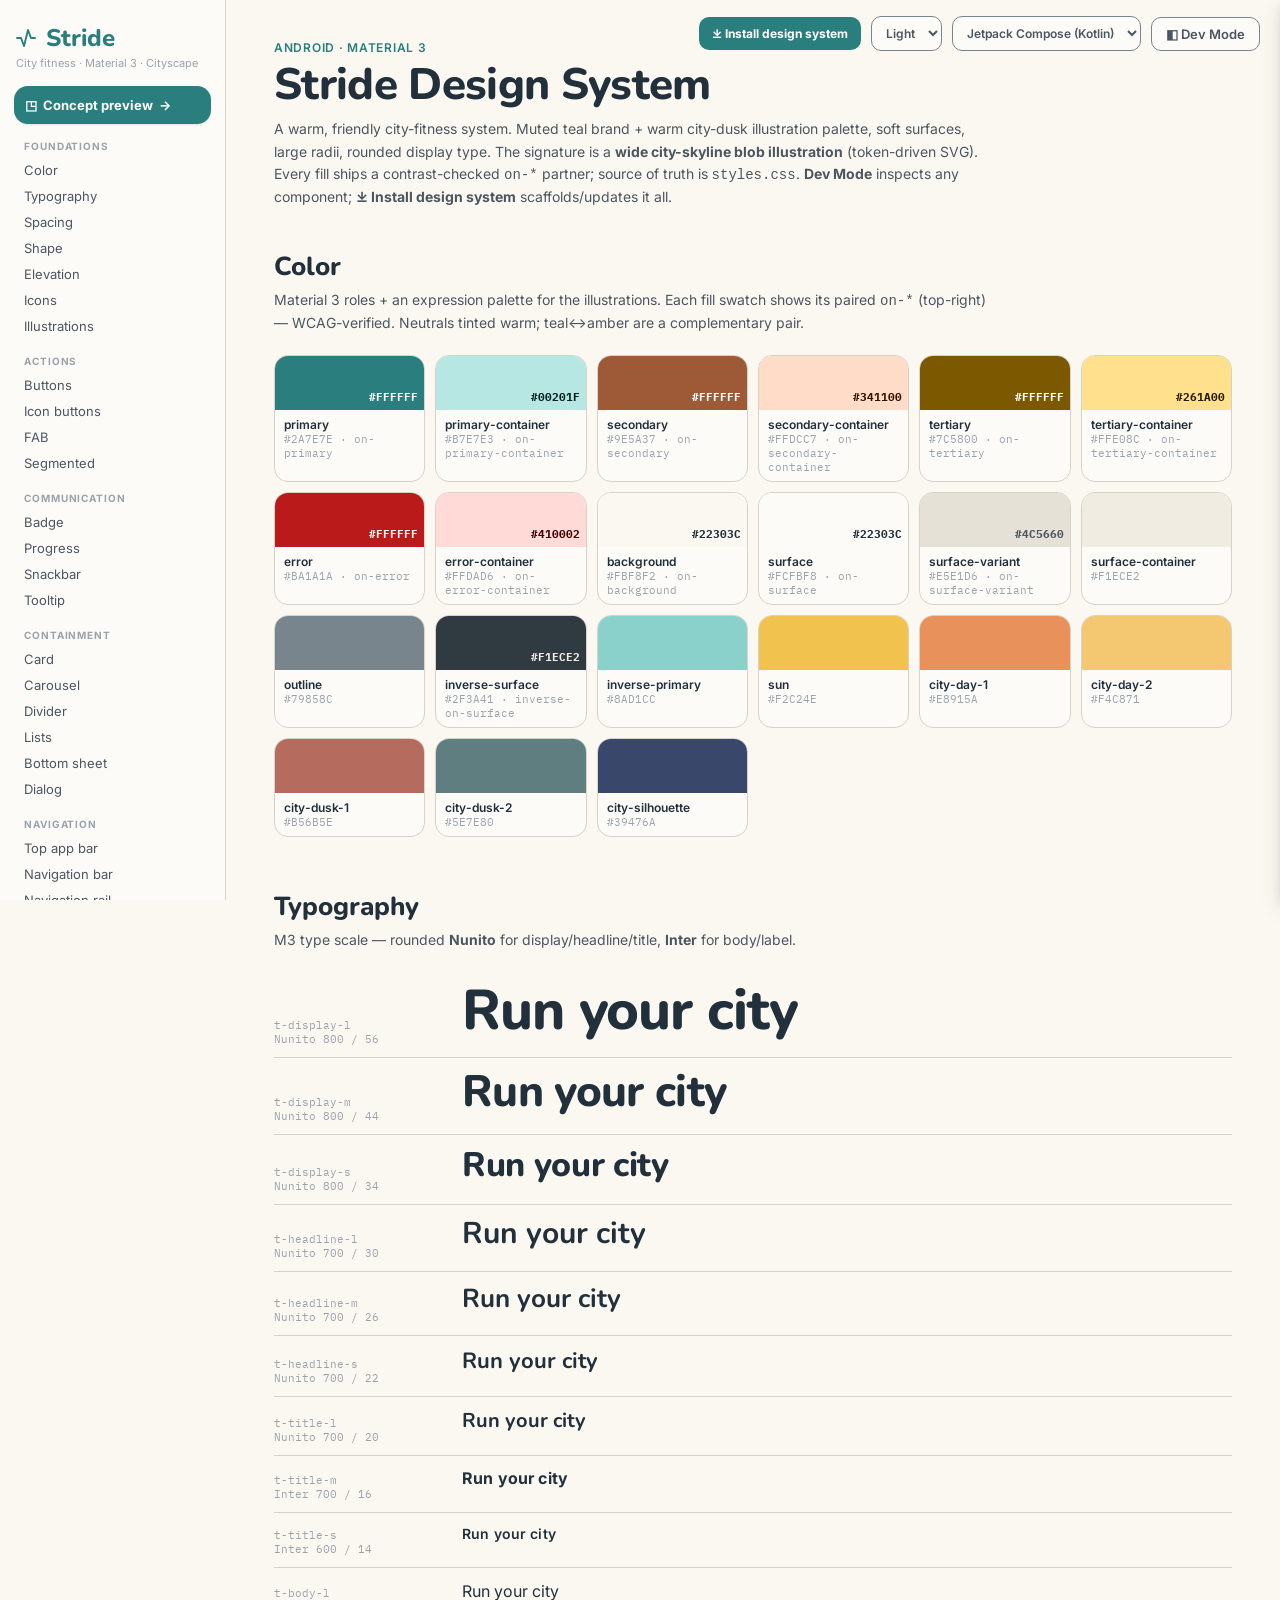
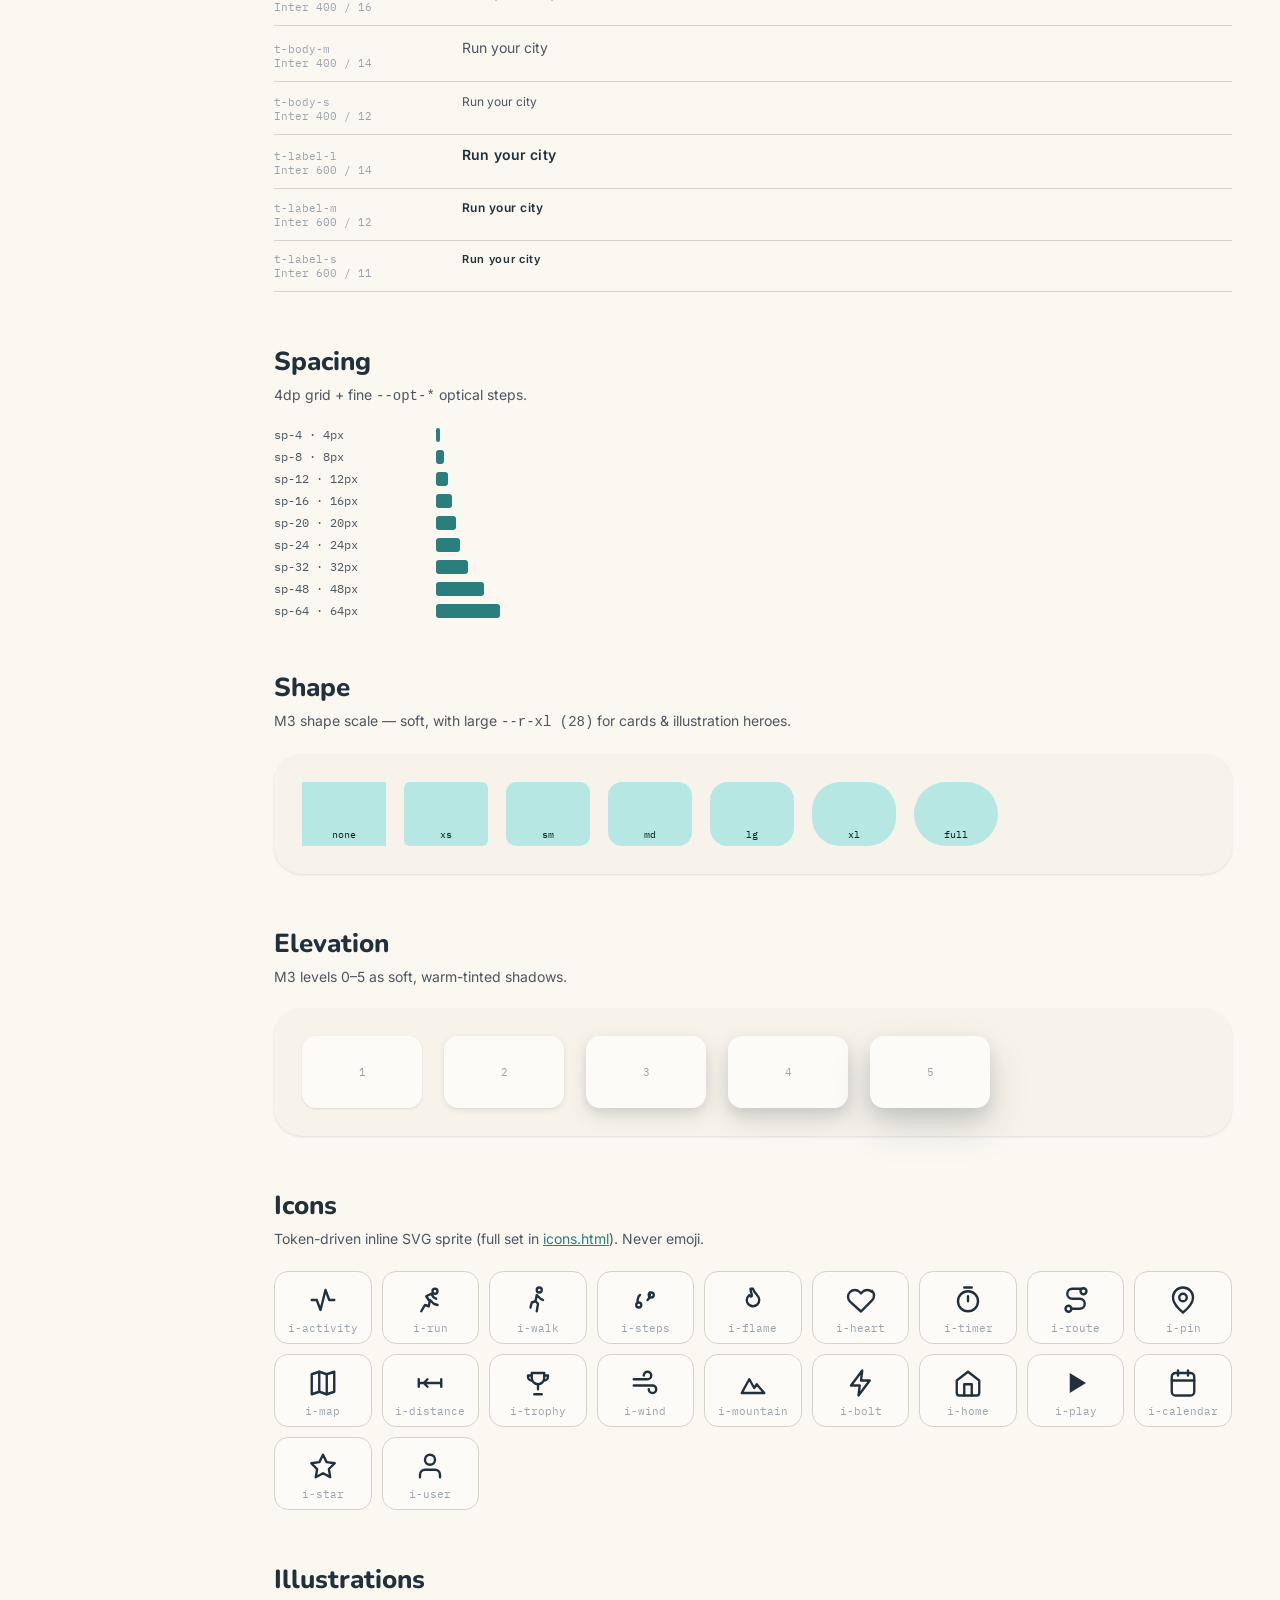
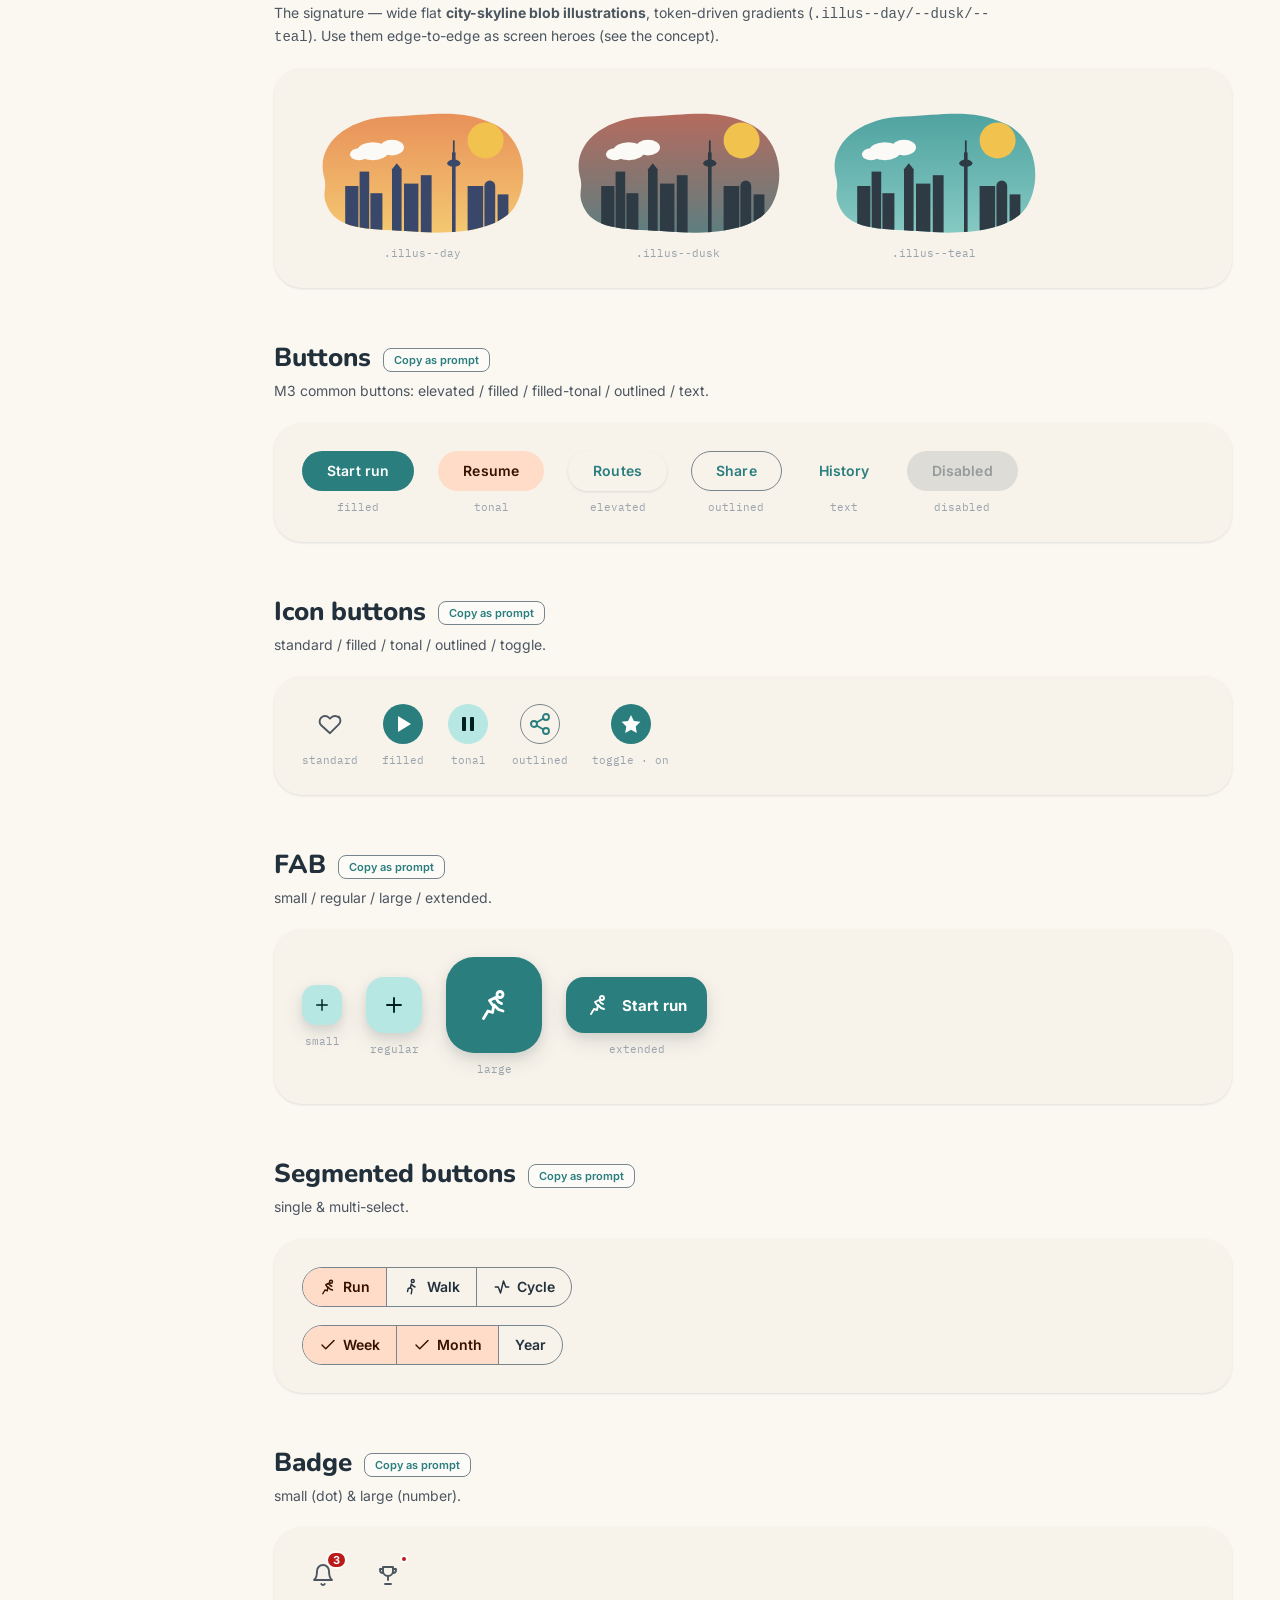
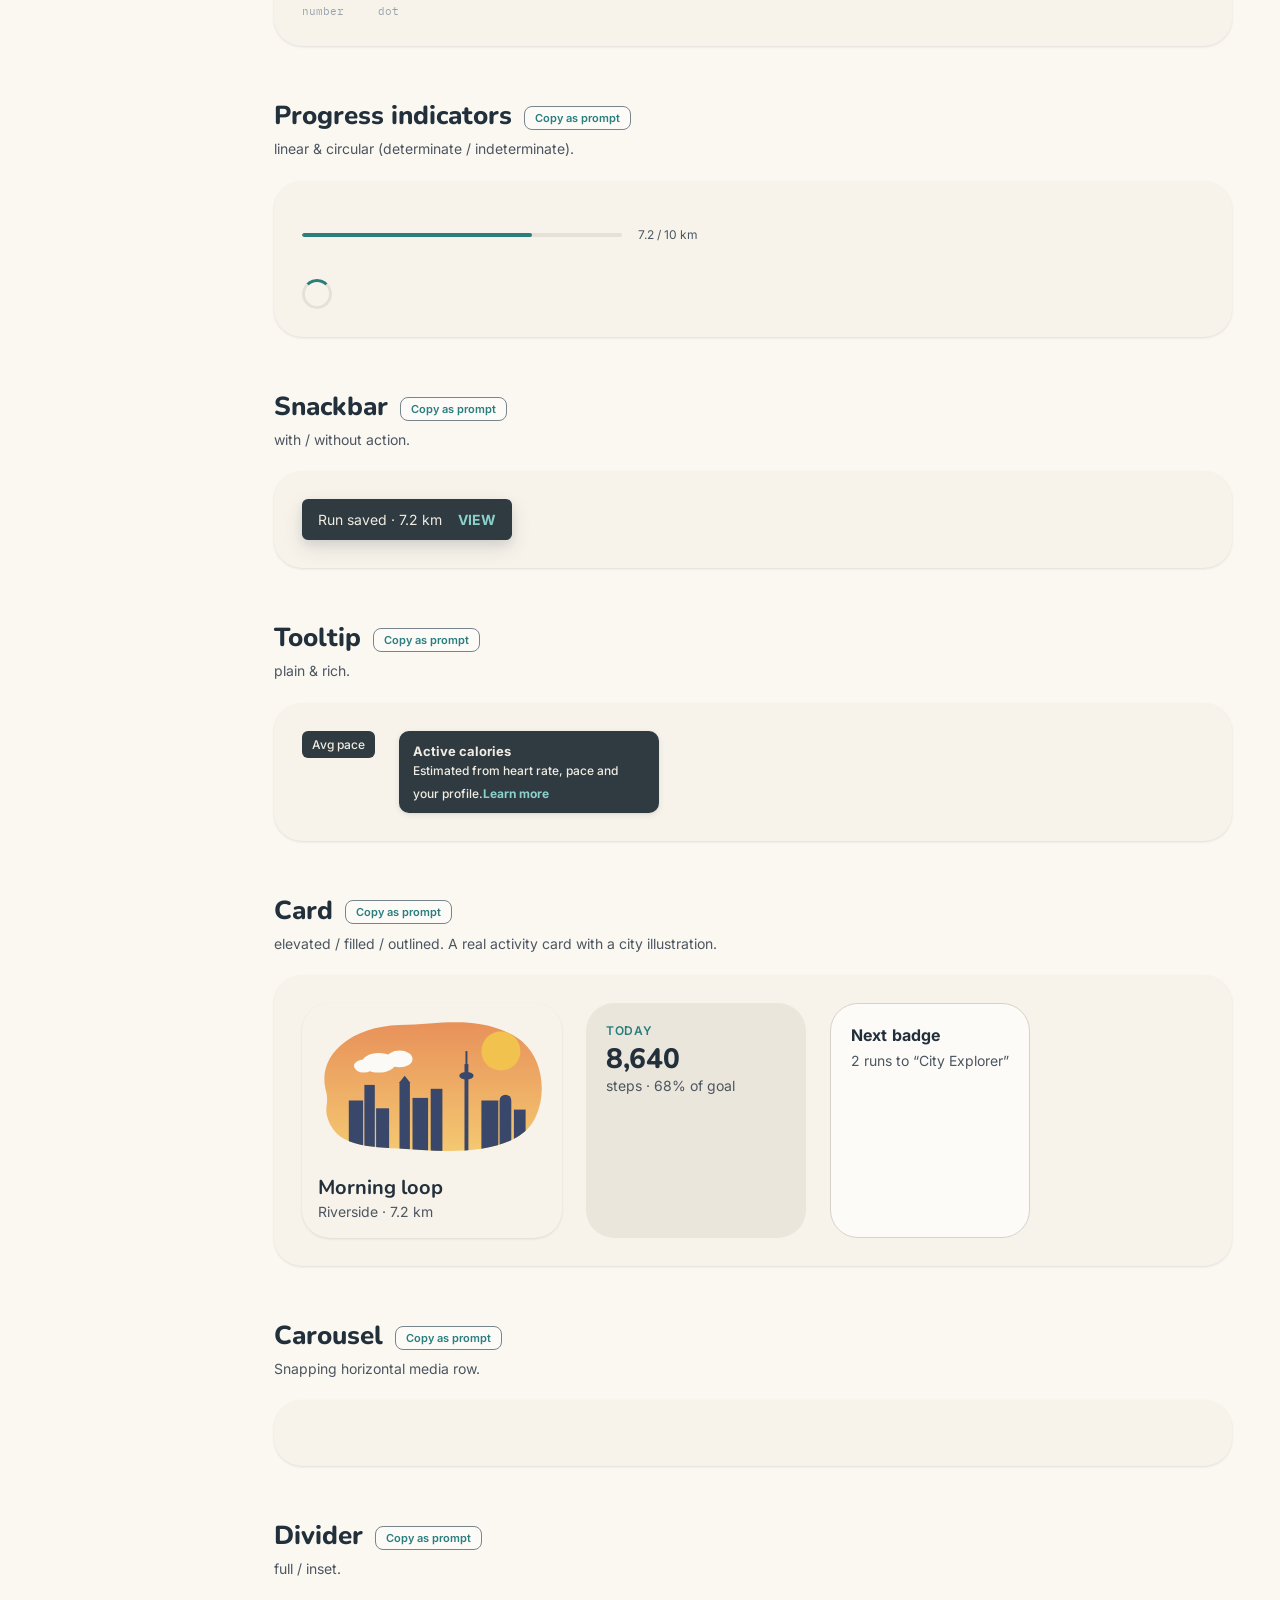
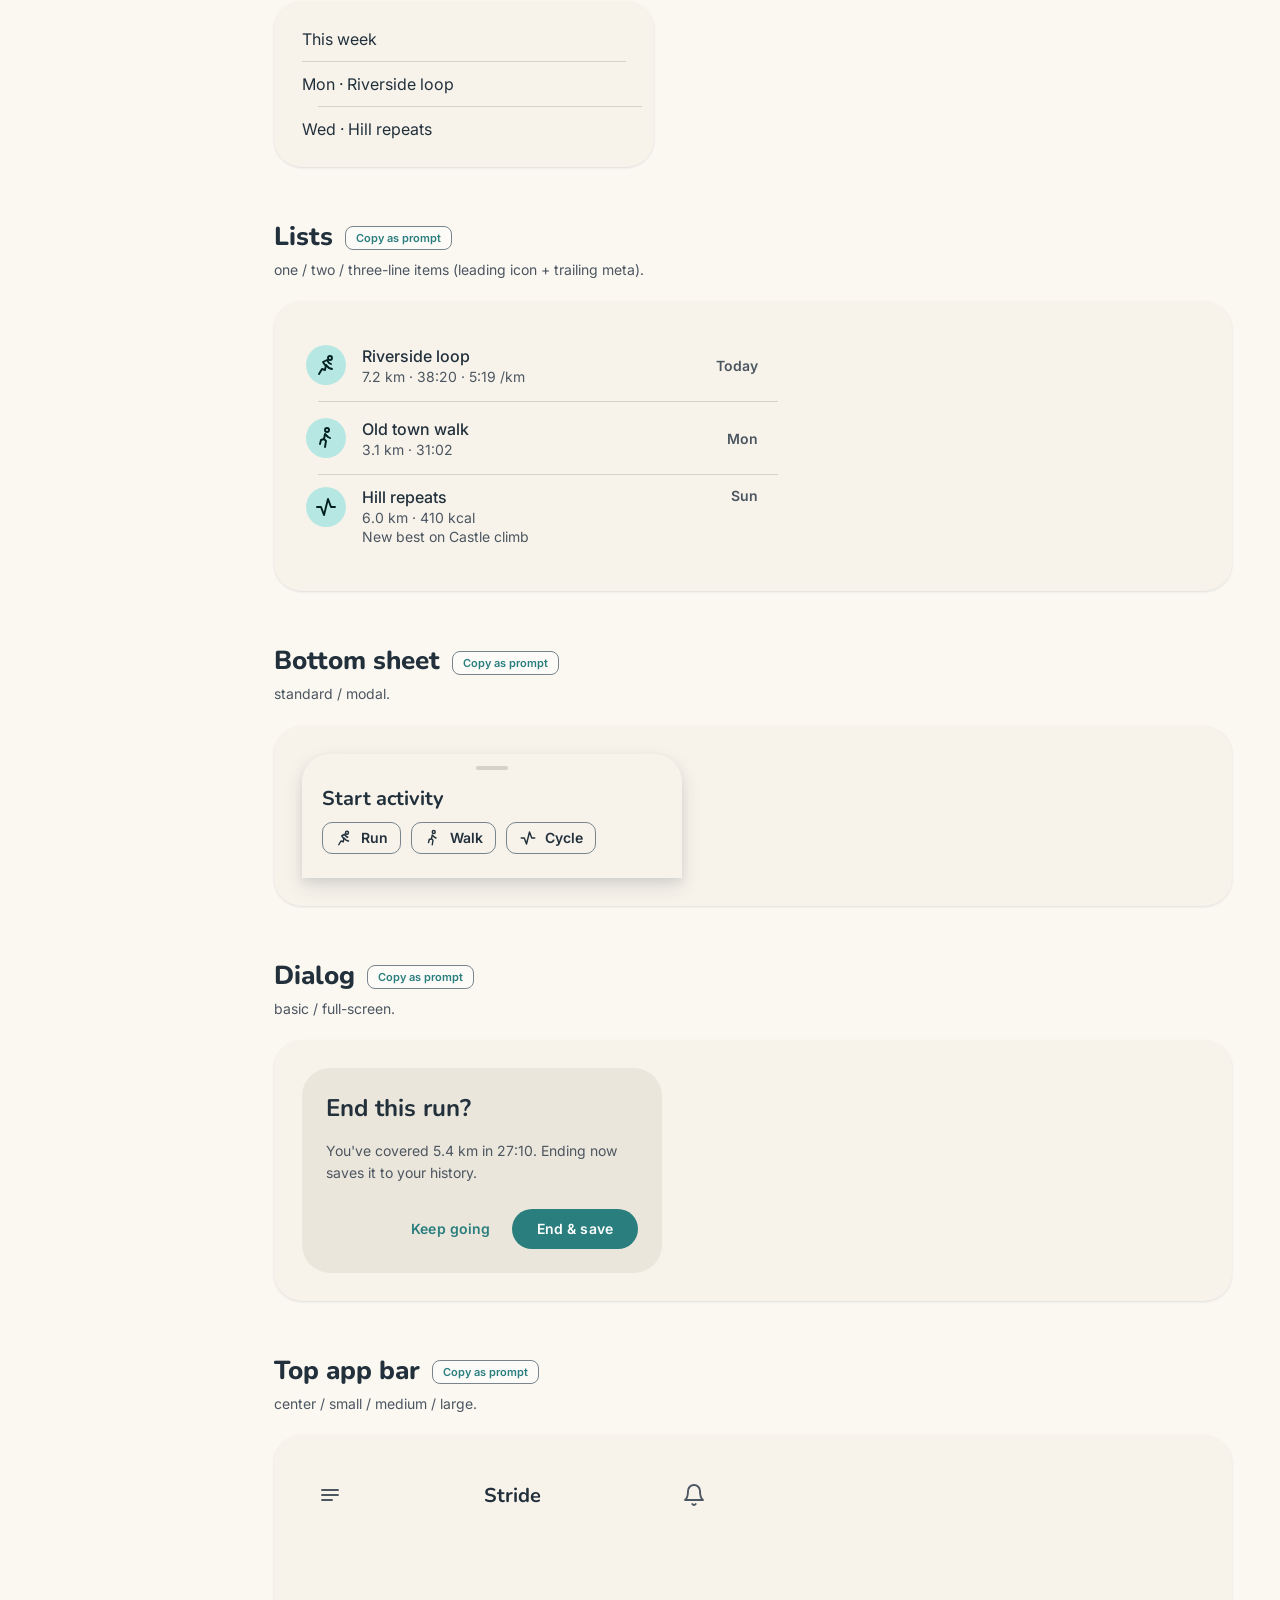
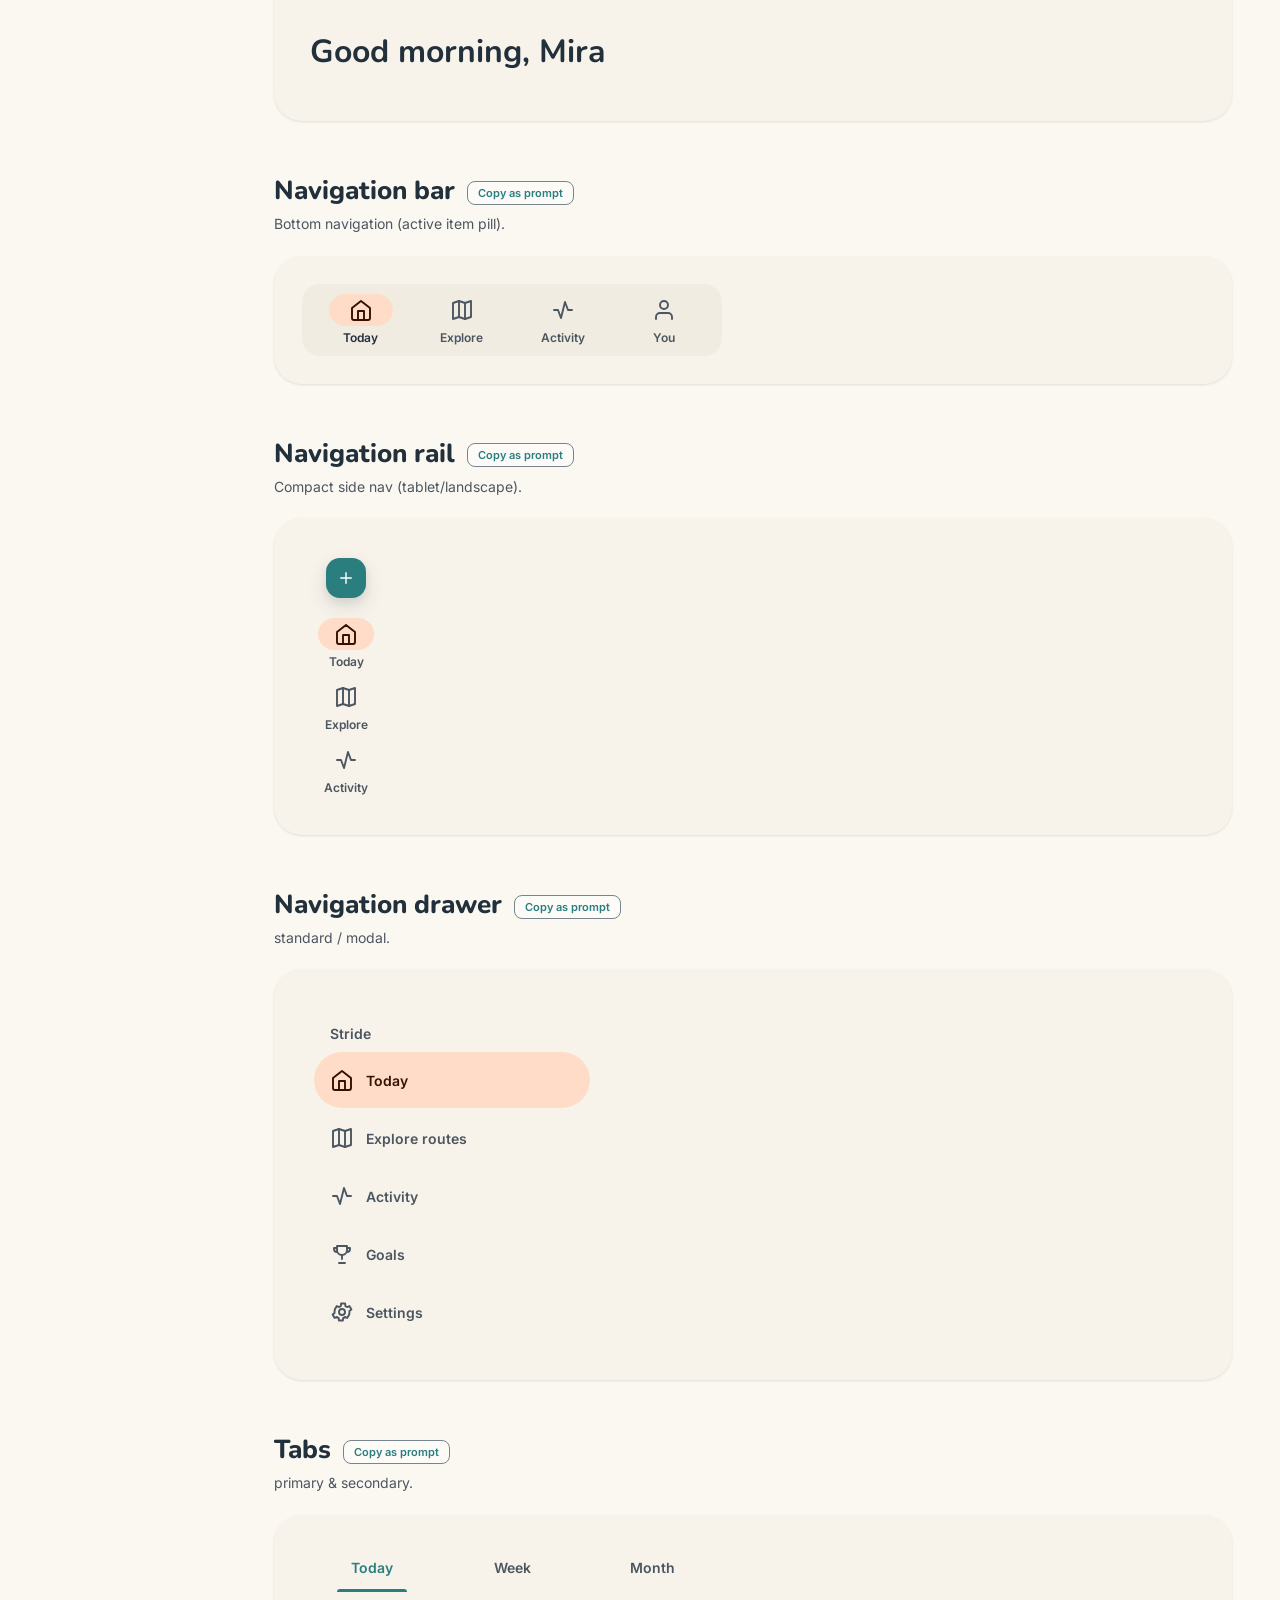
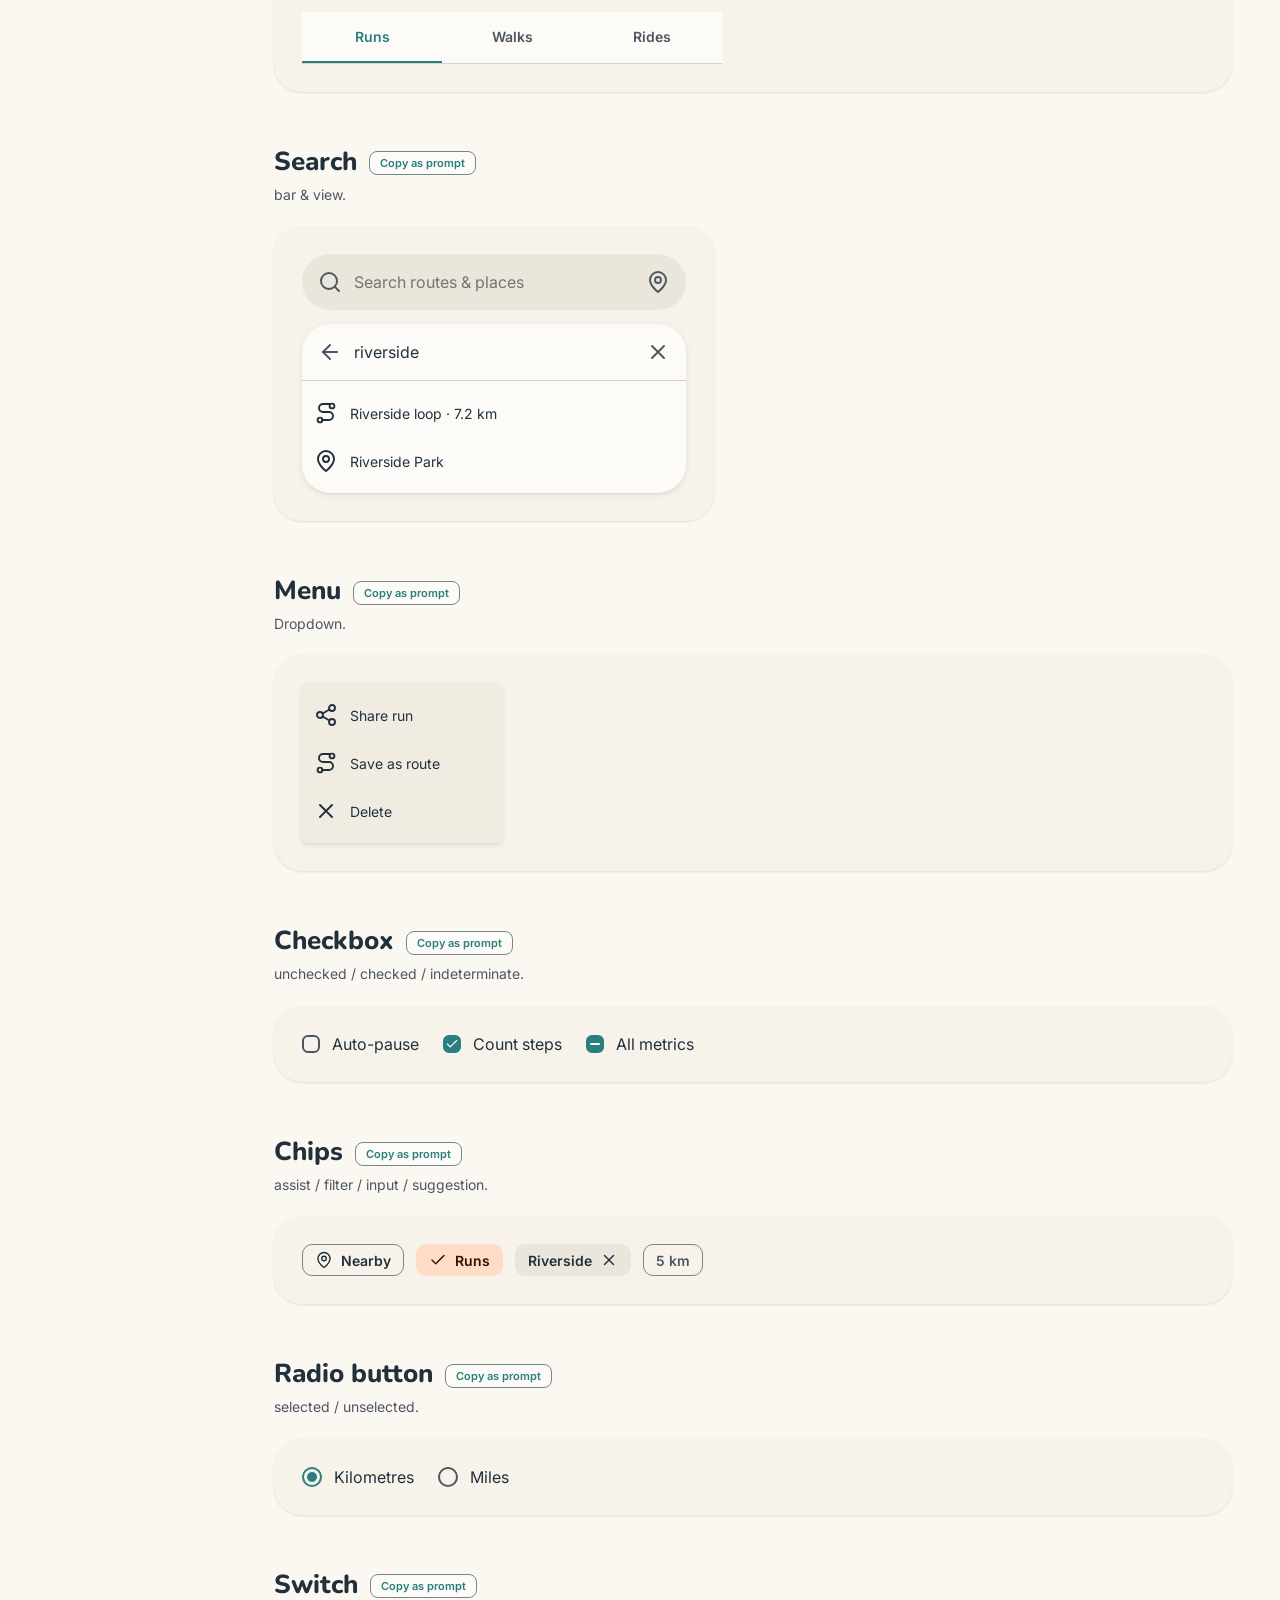
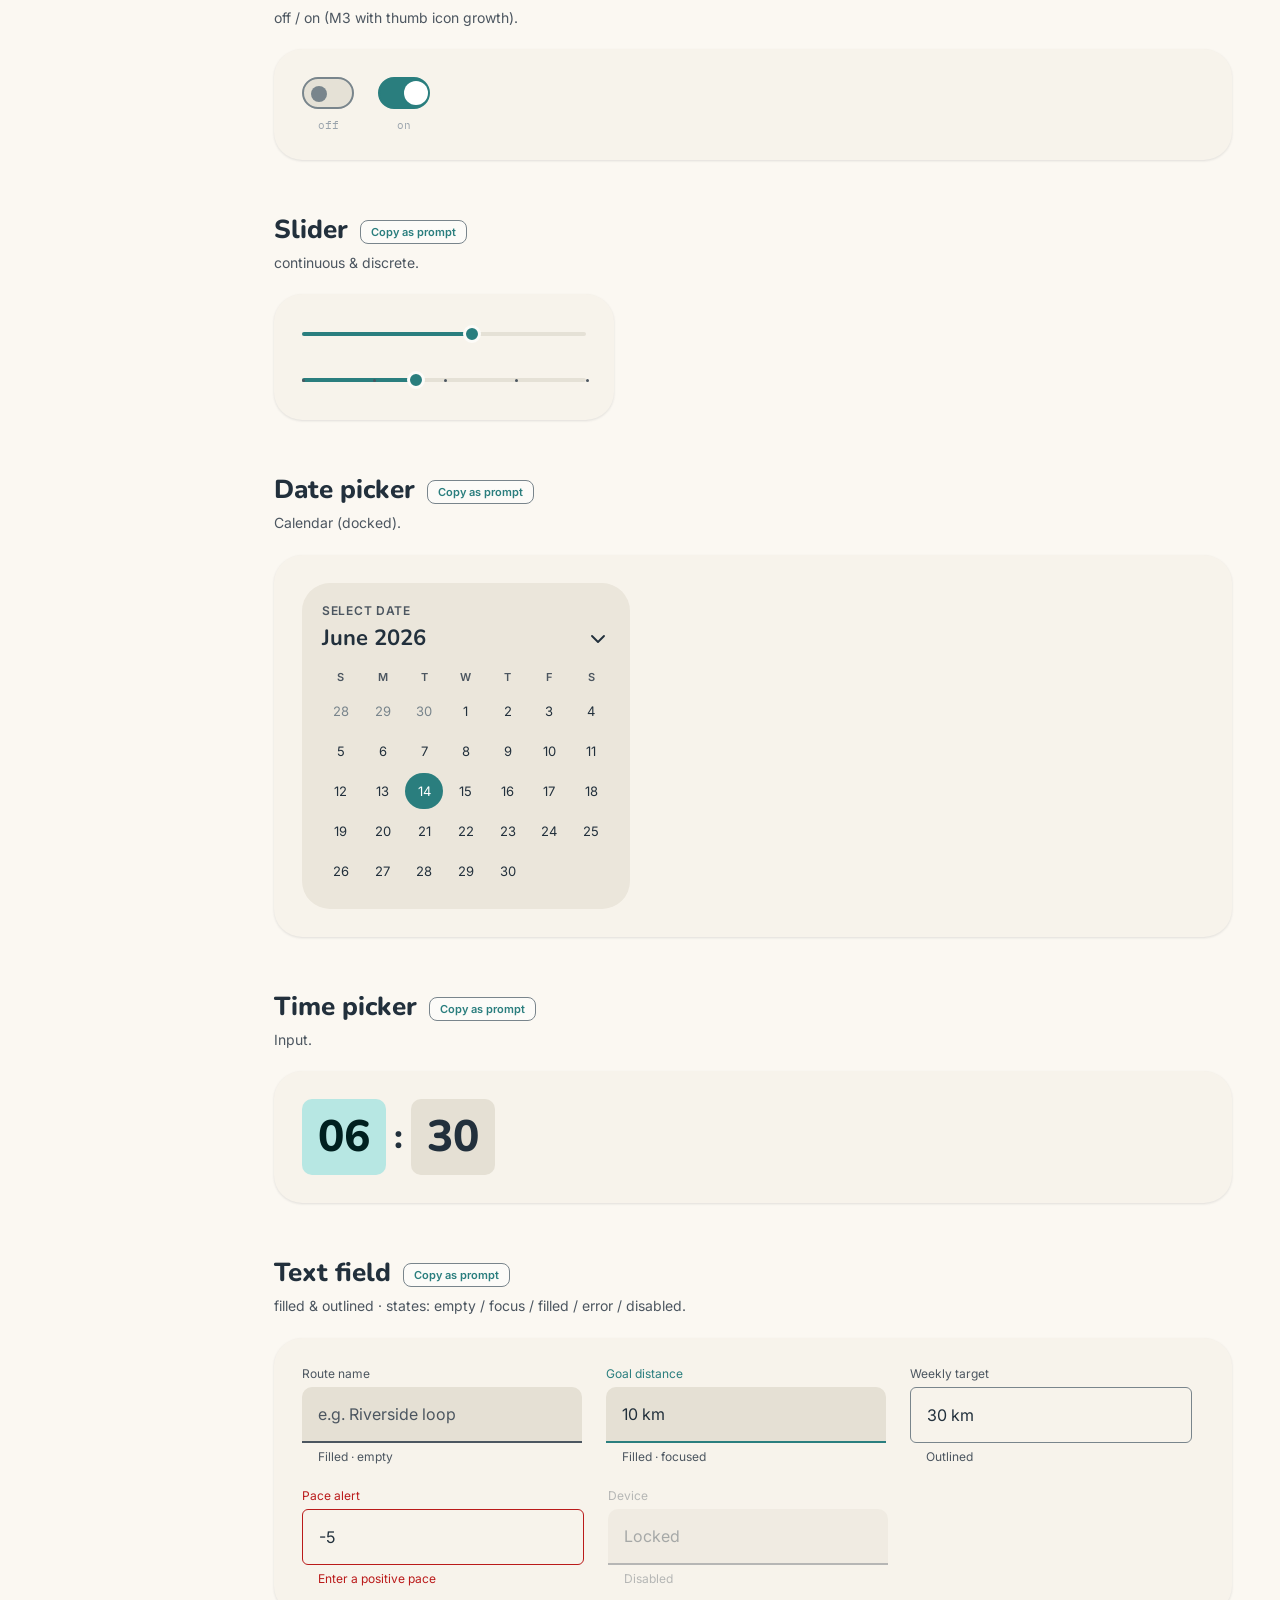
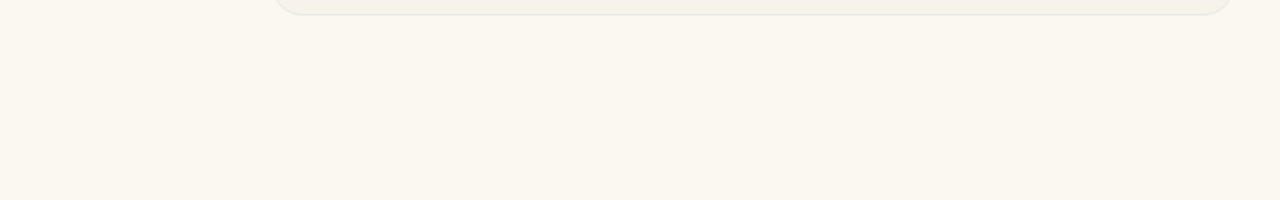
==== examples/01-stride-cityscape/design-system/index.html @ fa1cd0fe "Mobile Design System — a Claude Code skill for greenfield mobile design systems Turn a one-line brie" ====
<!doctype html>
<html lang="en">
<head>
<meta charset="utf-8">
<meta name="viewport" content="width=device-width, initial-scale=1">
<title>Stride · Design System</title>
<link href="https://fonts.googleapis.com/css2?family=Inter:wght@400;500;600;700&family=Nunito:wght@600;700;800&family=IBM+Plex+Mono:wght@500;600&display=swap" rel="stylesheet">
<link rel="stylesheet" href="styles.css">
<style>
body{font-family:var(--font-body);color:var(--on-surface);background:var(--background);display:flex}
nav.side{position:sticky;top:0;align-self:flex-start;height:100vh;width:226px;flex:0 0 226px;background:var(--surface);border-right:1px solid var(--outline-variant);padding:22px 14px;overflow:auto}
nav.side .brand{font:800 24px var(--font-brand);color:var(--primary);margin-bottom:2px;display:flex;align-items:center;gap:8px}
nav.side .tag{font:400 11px var(--font-body);color:var(--subtle);margin:0 0 16px 2px}
nav.side a{display:block;padding:5px 10px;border-radius:8px;font-size:13px;color:var(--on-surface-variant);text-decoration:none}
nav.side a:hover{background:var(--surface-container);color:var(--primary)}
nav.side a.concept-link{margin:0 0 8px;padding:11px;font-weight:700;color:var(--on-primary);background:var(--primary);border-radius:14px;box-shadow:var(--elev-1)}
nav.side .grp{font:700 10px var(--font-body);letter-spacing:.9px;text-transform:uppercase;color:var(--subtle);margin:16px 0 5px 10px}
main{flex:1;padding:40px 48px 140px;max-width:1080px}
section{margin-bottom:52px;scroll-margin-top:20px}
h2.sec{font:800 26px var(--font-brand);color:var(--on-surface);margin-bottom:5px}
.sec-desc{color:var(--on-surface-variant);font-size:14px;margin-bottom:20px;max-width:720px;line-height:1.6}
.stage{background:var(--surface-container-low);border-radius:var(--r-xl);padding:28px;display:flex;flex-wrap:wrap;gap:24px;align-items:center;box-shadow:var(--elev-1)}
.stage.col{flex-direction:column;align-items:stretch}
.cell{display:flex;flex-direction:column;align-items:center;gap:9px}
.spec{font:11px var(--font-mono);color:var(--subtle)}
.colors{display:grid;grid-template-columns:repeat(auto-fill,minmax(150px,1fr));gap:10px}
.sw{border-radius:var(--r-md);overflow:hidden;background:var(--surface);border:1px solid var(--outline-variant)}
.sw .c{height:54px;display:flex;align-items:flex-end;justify-content:flex-end;padding:6px}.sw .c .on{font:700 11px var(--font-mono)}
.sw .m{padding:7px 9px}.sw .n{font-size:12px;font-weight:600}.sw .v{font:11px var(--font-mono);color:var(--subtle)}
.typerow{display:flex;align-items:baseline;gap:18px;padding:11px 0;border-bottom:1px solid var(--outline-variant)}
.typerow .tk{width:170px;flex:0 0 170px;font:11px var(--font-mono);color:var(--subtle)}
.sprow{display:flex;align-items:center;gap:12px;margin-bottom:7px}.sprow .bar{background:var(--primary);height:14px;border-radius:3px}.sprow .lbl{width:150px;font:12px var(--font-mono);color:var(--on-surface-variant)}
.shaperow{display:flex;gap:18px;flex-wrap:wrap}.shapebox{width:84px;height:64px;background:var(--primary-container);display:flex;align-items:flex-end;justify-content:center;padding:5px;font:10px var(--font-mono);color:var(--on-primary-container)}
.elevrow{display:flex;gap:22px;flex-wrap:wrap}.elevbox{width:120px;height:72px;border-radius:var(--r-md);background:var(--surface);display:flex;align-items:center;justify-content:center;font:11px var(--font-mono);color:var(--subtle)}
.iconGrid{display:grid;grid-template-columns:repeat(auto-fill,minmax(94px,1fr));gap:10px}
.iconGrid .it{background:var(--surface);border-radius:var(--r-md);padding:13px 6px 8px;display:flex;flex-direction:column;align-items:center;gap:6px;color:var(--on-surface);border:1px solid var(--outline-variant)}
.iconGrid .it .nm{font:11px var(--font-mono);color:var(--subtle)}
.illusRow{display:flex;gap:16px;flex-wrap:wrap}.illusRow .ic{flex:0 0 240px}.illusRow .ic .nm{font:11px var(--font-mono);color:var(--subtle);text-align:center;margin-top:6px}

#topctl{position:fixed;top:16px;right:20px;z-index:50;display:flex;gap:10px;align-items:center}
#themeSel,#langSel{font:600 12px var(--font-body);border:1px solid var(--outline);border-radius:10px;padding:8px 10px;background:var(--surface);color:var(--on-surface-variant)}
.ds-btn{font:700 12px var(--font-body);background:var(--primary);border:none;color:var(--on-primary);border-radius:10px;padding:9px 13px;cursor:pointer}
#devToggle{font:600 13px var(--font-body);background:var(--surface);border:1px solid var(--outline);border-radius:10px;padding:8px 14px;cursor:pointer;color:var(--on-surface-variant)}
#devToggle.on{background:var(--primary);border-color:var(--primary);color:var(--on-primary)}
.sec-prompt{font:600 11px var(--font-body);border:1px solid var(--outline);background:var(--surface);color:var(--primary);border-radius:8px;padding:4px 10px;margin-left:12px;cursor:pointer;vertical-align:middle}
body.dev [data-insp]:hover{outline:2px dashed var(--secondary);outline-offset:3px;cursor:pointer}
.insp-sel{outline:2px solid var(--primary)!important;outline-offset:3px}
#inspector{position:fixed;top:0;right:0;width:344px;height:100vh;background:var(--surface-container-low);border-left:1px solid var(--outline-variant);box-shadow:var(--elev-3);transform:translateX(100%);transition:transform .28s var(--ease-standard);z-index:49;overflow:auto;padding:58px 20px 40px}
body.inspecting #inspector{transform:translateX(0)}body.inspecting main{margin-right:344px}
#inspector .iclose{position:absolute;top:16px;right:16px;border:none;background:none;font-size:18px;color:var(--on-surface-variant);cursor:pointer}
#inspector .nm{font:800 21px var(--font-brand);color:var(--on-surface)}#inspector .file{font:12px var(--font-mono);color:var(--subtle);margin-top:2px}
#inspector .desc{font-size:13px;color:var(--on-surface-variant);line-height:1.6;margin-top:10px}
#inspector h4{font:700 11px var(--font-body);letter-spacing:.6px;text-transform:uppercase;color:var(--subtle);margin:20px 0 8px}
.prop{padding:8px 0;border-bottom:1px solid var(--outline-variant)}.prop .pn{font:600 13px var(--font-mono)}.prop .pt{font:11px var(--font-mono);color:var(--secondary)}.prop .pdef{font:11px var(--font-mono);color:var(--subtle)}
.tok{display:flex;align-items:center;gap:10px;padding:7px 8px;border-radius:8px;cursor:pointer}.tok:hover{background:var(--surface-container)}
.tok .tsw{width:22px;height:22px;border-radius:6px;border:1px solid var(--outline-variant);flex:0 0 22px}.tok .tn{font:600 12px var(--font-mono)}.tok .tr{font-size:11px;color:var(--on-surface-variant)}.tok .tv{margin-left:auto;font:11px var(--font-mono);color:var(--subtle)}
.metric{display:flex;justify-content:space-between;font:12px var(--font-mono);padding:5px 0;border-bottom:1px dashed var(--outline-variant)}.metric .mk{color:var(--on-surface-variant)}
.copyprompt{width:100%;margin-top:16px;font:700 13px var(--font-body);background:var(--primary);color:var(--on-primary);border:none;border-radius:12px;padding:11px;cursor:pointer}
.copied{position:fixed;bottom:24px;left:50%;transform:translateX(-50%);background:var(--inverse-surface);color:var(--inverse-on-surface);font-size:12px;padding:8px 16px;border-radius:8px;opacity:0;transition:.2s;z-index:60;pointer-events:none}.copied.show{opacity:.96}
</style>
</head>
<body>

<!-- ICON SPRITE (copied from icons.html — self-contained under file://) -->
<svg width="0" height="0" style="position:absolute" aria-hidden="true">
  <symbol id="i-menu" viewBox="0 0 24 24"><path d="M4 7h16M4 12h16M4 17h10"/></symbol>
  <symbol id="i-search" viewBox="0 0 24 24"><circle cx="11" cy="11" r="8"/><path d="M21 21l-4.35-4.35"/></symbol>
  <symbol id="i-home" viewBox="0 0 24 24"><path d="M3 10l9-7 9 7v10a2 2 0 0 1-2 2H5a2 2 0 0 1-2-2z"/><path d="M9 22V13h6v9"/></symbol>
  <symbol id="i-back" viewBox="0 0 24 24"><path d="M19 12H5"/><path d="M12 19l-7-7 7-7"/></symbol>
  <symbol id="i-chevron-right" viewBox="0 0 24 24"><path d="M9 18l6-6-6-6"/></symbol>
  <symbol id="i-chevron-down" viewBox="0 0 24 24"><path d="M6 9l6 6 6-6"/></symbol>
  <symbol id="i-close" viewBox="0 0 24 24"><path d="M18 6L6 18M6 6l12 12"/></symbol>
  <symbol id="i-check" viewBox="0 0 24 24"><path d="M20 6L9 17l-5-5"/></symbol>
  <symbol id="i-plus" viewBox="0 0 24 24"><path d="M12 5v14M5 12h14"/></symbol>
  <symbol id="i-bell" viewBox="0 0 24 24"><path d="M18 8a6 6 0 0 0-12 0c0 7-3 9-3 9h18s-3-2-3-9"/><path d="M13.7 21a2 2 0 0 1-3.4 0"/></symbol>
  <symbol id="i-user" viewBox="0 0 24 24"><path d="M20 21v-2a4 4 0 0 0-4-4H8a4 4 0 0 0-4 4v2"/><circle cx="12" cy="7" r="4"/></symbol>
  <symbol id="i-settings" viewBox="0 0 24 24"><circle cx="12" cy="12" r="3"/><path d="M19.4 13a7.5 7.5 0 0 0 0-2l2-1.5-2-3.4-2.3 1a7.5 7.5 0 0 0-1.7-1l-.3-2.6h-4l-.3 2.6a7.5 7.5 0 0 0-1.7 1l-2.3-1-2 3.4L4.6 11a7.5 7.5 0 0 0 0 2l-2 1.5 2 3.4 2.3-1a7.5 7.5 0 0 0 1.7 1l.3 2.6h4l.3-2.6a7.5 7.5 0 0 0 1.7-1l2.3 1 2-3.4z"/></symbol>
  <symbol id="i-more-v" viewBox="0 0 24 24"><circle cx="12" cy="5" r="1.6" fill="currentColor" stroke="none"/><circle cx="12" cy="12" r="1.6" fill="currentColor" stroke="none"/><circle cx="12" cy="19" r="1.6" fill="currentColor" stroke="none"/></symbol>
  <symbol id="i-play" viewBox="0 0 24 24"><path d="M7 4l13 8-13 8z" fill="currentColor" stroke="none"/></symbol>
  <symbol id="i-pause" viewBox="0 0 24 24"><rect x="6" y="5" width="4" height="14" rx="1" fill="currentColor" stroke="none"/><rect x="14" y="5" width="4" height="14" rx="1" fill="currentColor" stroke="none"/></symbol>
  <symbol id="i-calendar" viewBox="0 0 24 24"><rect x="3" y="4" width="18" height="18" rx="3"/><path d="M16 2v4M8 2v4M3 10h18"/></symbol>
  <symbol id="i-star" viewBox="0 0 24 24"><path d="M12 3l2.9 5.9 6.5.9-4.7 4.6 1.1 6.5L12 17.8 6.2 21l1.1-6.5L2.6 9.8l6.5-.9z"/></symbol>
  <symbol id="i-share" viewBox="0 0 24 24"><circle cx="18" cy="5" r="3"/><circle cx="6" cy="12" r="3"/><circle cx="18" cy="19" r="3"/><path d="M8.6 13.5l6.8 4M15.4 6.5l-6.8 4"/></symbol>
  <symbol id="i-activity" viewBox="0 0 24 24"><path d="M3 12h4l3 8 4-16 3 8h4"/></symbol>
  <symbol id="i-run" viewBox="0 0 24 24"><circle cx="16" cy="5" r="2"/><path d="M5 21l3-5 3 1 1-5 3 3 3 1M11 12l-2-3 4-2 2 3 2 1"/></symbol>
  <symbol id="i-walk" viewBox="0 0 24 24"><circle cx="13" cy="4" r="2"/><path d="M11 21l1-6-2-2 1-5 3 3 2 1M10 13l-3 1-1 4"/></symbol>
  <symbol id="i-steps" viewBox="0 0 24 24"><path d="M7 18a2 2 0 1 0 0-4 2 2 0 0 0 0 4zM6 14c0-3 .5-5 2-6M17 10a2 2 0 1 0 0-4 2 2 0 0 0 0 4zM16 6c0 3-.5 5-2 6"/></symbol>
  <symbol id="i-flame" viewBox="0 0 24 24"><path d="M12 3c1 4 5 5 5 9a5 5 0 0 1-10 0c0-2 1-3 2-4 .5 1 1.5 1.5 2 1 .5-2-1-3-1-6z"/></symbol>
  <symbol id="i-heart" viewBox="0 0 24 24"><path d="M20.8 5.6a5.4 5.4 0 0 0-7.7 0L12 6.7l-1.1-1.1a5.4 5.4 0 1 0-7.7 7.7L12 21.2l8.8-8.9a5.4 5.4 0 0 0 0-7.7z"/></symbol>
  <symbol id="i-timer" viewBox="0 0 24 24"><circle cx="12" cy="13" r="8"/><path d="M12 13V9M9 2h6"/></symbol>
  <symbol id="i-route" viewBox="0 0 24 24"><circle cx="6" cy="19" r="2.4"/><circle cx="18" cy="5" r="2.4"/><path d="M8 19h7a4 4 0 0 0 0-8H9a4 4 0 0 1 0-8h7"/></symbol>
  <symbol id="i-pin" viewBox="0 0 24 24"><path d="M20 10c0 6-8 12-8 12s-8-6-8-12a8 8 0 0 1 16 0z"/><circle cx="12" cy="10" r="3"/></symbol>
  <symbol id="i-map" viewBox="0 0 24 24"><path d="M9 3 3 5v16l6-2 6 2 6-2V3l-6 2-6-2z"/><path d="M9 3v16M15 5v16"/></symbol>
  <symbol id="i-distance" viewBox="0 0 24 24"><path d="M3 12h18M3 9v6M21 9v6M7 12l3-3M7 12l3 3"/></symbol>
  <symbol id="i-trophy" viewBox="0 0 24 24"><path d="M7 4h10v4a5 5 0 0 1-10 0z"/><path d="M7 6H4v1a3 3 0 0 0 3 3M17 6h3v1a3 3 0 0 1-3 3M9 21h6M12 13v4"/></symbol>
  <symbol id="i-wind" viewBox="0 0 24 24"><path d="M3 9h11a3 3 0 1 0-3-3M3 14h15a3 3 0 1 1-3 3"/></symbol>
  <symbol id="i-mountain" viewBox="0 0 24 24"><path d="M3 20l6-11 4 7 2-3 6 7z"/></symbol>
  <symbol id="i-bolt" viewBox="0 0 24 24"><path d="M13 2L4 14h7l-1 8 9-12h-7z"/></symbol>
</svg>

<div id="topctl">
  <button class="ds-btn" onclick="copyFullSystem()" title="Copy a prompt to install or update the whole design system">⤓ Install design system</button>
  <select id="themeSel" title="Preview theme" onchange="document.documentElement.setAttribute('data-theme',this.value)"><option value="">Light</option><option value="dark">Dark</option></select>
  <select id="langSel" title="Copy-as-prompt target"></select>
  <button id="devToggle" onclick="toggleDev()">◧ Dev Mode</button>
</div>
<aside id="inspector"><button class="iclose" onclick="closeInspector()">✕</button><div id="inspectorBody"></div></aside>
<div class="copied" id="copied">Copied</div>

<nav class="side">
  <div class="brand"><svg class="ico" style="color:var(--primary)"><use href="#i-activity"/></svg>Stride</div>
  <div class="tag">City fitness · Material 3 · Cityscape</div>
  <a class="concept-link" href="concept.html">◳ &nbsp;Concept preview &nbsp;→</a>
  <div class="grp">Foundations</div>
  <a href="#colors">Color</a><a href="#type">Typography</a><a href="#spacing">Spacing</a><a href="#shape">Shape</a><a href="#elevation">Elevation</a><a href="#icons">Icons</a><a href="#illustrations">Illustrations</a>
  <div class="grp">Actions</div>
  <a href="#buttons">Buttons</a><a href="#iconbtn">Icon buttons</a><a href="#fab">FAB</a><a href="#segmented">Segmented</a>
  <div class="grp">Communication</div>
  <a href="#badge">Badge</a><a href="#progress">Progress</a><a href="#snackbar">Snackbar</a><a href="#tooltip">Tooltip</a>
  <div class="grp">Containment</div>
  <a href="#card">Card</a><a href="#carousel">Carousel</a><a href="#divider">Divider</a><a href="#list">Lists</a><a href="#sheet">Bottom sheet</a><a href="#dialog">Dialog</a>
  <div class="grp">Navigation</div>
  <a href="#appbar">Top app bar</a><a href="#navbar">Navigation bar</a><a href="#navrail">Navigation rail</a><a href="#drawer">Nav drawer</a><a href="#tabs">Tabs</a><a href="#search">Search</a><a href="#menu">Menu</a>
  <div class="grp">Selection</div>
  <a href="#checkbox">Checkbox</a><a href="#chips">Chips</a><a href="#radio">Radio</a><a href="#switch">Switch</a><a href="#slider">Slider</a><a href="#datepicker">Date picker</a><a href="#timepicker">Time picker</a>
  <div class="grp">Text inputs</div>
  <a href="#field">Text field</a>
</nav>

<main>
  <header style="margin-bottom:40px">
    <div class="t-label" style="color:var(--primary)">Android · Material 3</div>
    <div class="t-display" style="margin-top:6px">Stride Design System</div>
    <p class="sec-desc" style="margin-top:10px">A warm, friendly city-fitness system. Muted teal brand + warm city-dusk illustration palette, soft surfaces, large radii, rounded display type. The signature is a <b>wide city-skyline blob illustration</b> (token-driven SVG). Every fill ships a contrast-checked <code>on-*</code> partner; source of truth is <code>styles.css</code>. <b>Dev Mode</b> inspects any component; <b>⤓ Install design system</b> scaffolds/updates it all.</p>
  </header>

  <!-- ============ FOUNDATIONS ============ -->
  <section id="colors"><h2 class="sec">Color</h2><p class="sec-desc">Material 3 roles + an expression palette for the illustrations. Each fill swatch shows its paired <code>on-*</code> (top-right) — WCAG-verified. Neutrals tinted warm; teal↔amber are a complementary pair.</p><div class="colors" id="colorGrid"></div></section>

  <section id="type"><h2 class="sec">Typography</h2><p class="sec-desc">M3 type scale — rounded <b>Nunito</b> for display/headline/title, <b>Inter</b> for body/label.</p><div id="typeList"></div></section>

  <section id="spacing"><h2 class="sec">Spacing</h2><p class="sec-desc">4dp grid + fine <code>--opt-*</code> optical steps.</p><div id="spacingList"></div></section>

  <section id="shape"><h2 class="sec">Shape</h2><p class="sec-desc">M3 shape scale — soft, with large <code>--r-xl (28)</code> for cards &amp; illustration heroes.</p>
    <div class="stage"><div class="shaperow" id="shapeRow"></div></div></section>

  <section id="elevation"><h2 class="sec">Elevation</h2><p class="sec-desc">M3 levels 0–5 as soft, warm-tinted shadows.</p>
    <div class="stage"><div class="elevrow">
      <div class="elevbox" style="box-shadow:var(--elev-1)">1</div><div class="elevbox" style="box-shadow:var(--elev-2)">2</div><div class="elevbox" style="box-shadow:var(--elev-3)">3</div><div class="elevbox" style="box-shadow:var(--elev-4)">4</div><div class="elevbox" style="box-shadow:var(--elev-5)">5</div>
    </div></div></section>

  <section id="icons"><h2 class="sec">Icons</h2><p class="sec-desc">Token-driven inline SVG sprite (full set in <a class="link" style="color:var(--primary)" href="icons.html">icons.html</a>). Never emoji.</p><div class="iconGrid" id="iconGrid"></div></section>

  <section id="illustrations"><h2 class="sec">Illustrations</h2><p class="sec-desc">The signature — wide flat <b>city-skyline blob illustrations</b>, token-driven gradients (<code>.illus--day/--dusk/--teal</code>). Use them edge-to-edge as screen heroes (see the concept).</p>
    <div class="stage"><div class="illusRow" id="illusRow"></div></div></section>

  <!-- ============ ACTIONS ============ -->
  <section id="buttons"><h2 class="sec">Buttons</h2><p class="sec-desc">M3 common buttons: elevated / filled / filled-tonal / outlined / text.</p>
    <div class="stage">
      <div class="cell"><button class="btn btn-filled" data-insp="buttons">Start run</button><div class="spec">filled</div></div>
      <div class="cell"><button class="btn btn-tonal" data-insp="buttons">Resume</button><div class="spec">tonal</div></div>
      <div class="cell"><button class="btn btn-elevated" data-insp="buttons">Routes</button><div class="spec">elevated</div></div>
      <div class="cell"><button class="btn btn-outlined" data-insp="buttons">Share</button><div class="spec">outlined</div></div>
      <div class="cell"><button class="btn btn-text" data-insp="buttons">History</button><div class="spec">text</div></div>
      <div class="cell"><button class="btn btn-filled disabled" data-insp="buttons">Disabled</button><div class="spec">disabled</div></div>
    </div></section>

  <section id="iconbtn"><h2 class="sec">Icon buttons</h2><p class="sec-desc">standard / filled / tonal / outlined / toggle.</p>
    <div class="stage">
      <div class="cell"><button class="iconbtn" data-insp="iconbtn"><svg class="ico"><use href="#i-heart"/></svg></button><div class="spec">standard</div></div>
      <div class="cell"><button class="iconbtn filled" data-insp="iconbtn"><svg class="ico"><use href="#i-play"/></svg></button><div class="spec">filled</div></div>
      <div class="cell"><button class="iconbtn tonal" data-insp="iconbtn"><svg class="ico"><use href="#i-pause"/></svg></button><div class="spec">tonal</div></div>
      <div class="cell"><button class="iconbtn outlined" data-insp="iconbtn"><svg class="ico"><use href="#i-share"/></svg></button><div class="spec">outlined</div></div>
      <div class="cell"><button class="iconbtn sel" data-insp="iconbtn"><svg class="ico ico--filled"><use href="#i-star"/></svg></button><div class="spec">toggle · on</div></div>
    </div></section>

  <section id="fab"><h2 class="sec">FAB</h2><p class="sec-desc">small / regular / large / extended.</p>
    <div class="stage">
      <div class="cell"><button class="fab fab--sm" data-insp="fab"><svg class="ico ico--sm"><use href="#i-plus"/></svg></button><div class="spec">small</div></div>
      <div class="cell"><button class="fab" data-insp="fab"><svg class="ico"><use href="#i-plus"/></svg></button><div class="spec">regular</div></div>
      <div class="cell"><button class="fab fab--lg primary" data-insp="fab"><svg class="ico"><use href="#i-run"/></svg></button><div class="spec">large</div></div>
      <div class="cell"><button class="fab extended primary" data-insp="fab"><svg class="ico"><use href="#i-run"/></svg>Start run</button><div class="spec">extended</div></div>
    </div></section>

  <section id="segmented"><h2 class="sec">Segmented buttons</h2><p class="sec-desc">single &amp; multi-select.</p>
    <div class="stage col" style="gap:18px;align-items:flex-start">
      <div class="segmented" data-insp="segmented"><span class="seg sel"><svg class="ico"><use href="#i-run"/></svg>Run</span><span class="seg"><svg class="ico"><use href="#i-walk"/></svg>Walk</span><span class="seg"><svg class="ico"><use href="#i-activity"/></svg>Cycle</span></div>
      <div class="segmented"><span class="seg sel"><svg class="ico"><use href="#i-check"/></svg>Week</span><span class="seg sel"><svg class="ico"><use href="#i-check"/></svg>Month</span><span class="seg">Year</span></div>
    </div></section>

  <!-- ============ COMMUNICATION ============ -->
  <section id="badge"><h2 class="sec">Badge</h2><p class="sec-desc">small (dot) &amp; large (number).</p>
    <div class="stage">
      <div class="cell"><span class="badge-wrap" data-insp="badge"><button class="iconbtn"><svg class="ico"><use href="#i-bell"/></svg></button><span class="badge">3</span></span><div class="spec">number</div></div>
      <div class="cell"><span class="badge-wrap" data-insp="badge"><button class="iconbtn"><svg class="ico"><use href="#i-trophy"/></svg></button><span class="badge dot"></span></span><div class="spec">dot</div></div>
    </div></section>

  <section id="progress"><h2 class="sec">Progress indicators</h2><p class="sec-desc">linear &amp; circular (determinate / indeterminate).</p>
    <div class="stage col" style="gap:18px">
      <div class="row" style="gap:16px"><div class="progress" data-insp="progress" style="max-width:320px"><div class="bar" style="width:72%"></div></div><span class="t-body-s">7.2 / 10 km</span></div>
      <div class="spinner" data-insp="progress"></div>
    </div></section>

  <section id="snackbar"><h2 class="sec">Snackbar</h2><p class="sec-desc">with / without action.</p>
    <div class="stage"><div class="snackbar" data-insp="snackbar"><span>Run saved · 7.2 km</span><span class="sa">VIEW</span></div></div></section>

  <section id="tooltip"><h2 class="sec">Tooltip</h2><p class="sec-desc">plain &amp; rich.</p>
    <div class="stage" style="align-items:flex-start;gap:24px">
      <span class="tooltip" data-insp="tooltip">Avg pace</span>
      <div class="tooltip rich" data-insp="tooltip"><div class="rt">Active calories</div>Estimated from heart rate, pace and your profile.<span class="ra">Learn more</span></div>
    </div></section>

  <!-- ============ CONTAINMENT ============ -->
  <section id="card"><h2 class="sec">Card</h2><p class="sec-desc">elevated / filled / outlined. A real activity card with a city illustration.</p>
    <div class="stage" style="align-items:stretch">
      <div class="card card-elevated" data-insp="card" style="width:260px;padding:0;overflow:hidden"><div id="cardIllus"></div><div style="padding:16px"><div class="t-title-l">Morning loop</div><div class="t-body-m">Riverside · 7.2 km</div></div></div>
      <div class="card card-filled" data-insp="card" style="width:220px"><div class="t-label" style="color:var(--primary)">Today</div><div class="t-num" style="margin:6px 0 2px">8,640</div><div class="t-body-m">steps · 68% of goal</div></div>
      <div class="card card-outlined" data-insp="card" style="width:200px"><div class="t-title-m">Next badge</div><div class="t-body-m" style="margin-top:4px">2 runs to “City Explorer”</div></div>
    </div></section>

  <section id="carousel"><h2 class="sec">Carousel</h2><p class="sec-desc">Snapping horizontal media row.</p>
    <div class="stage col"><div class="carousel" data-insp="carousel" id="carousel"></div></div></section>

  <section id="divider"><h2 class="sec">Divider</h2><p class="sec-desc">full / inset.</p>
    <div class="stage col" style="gap:12px;max-width:380px"><div>This week</div><hr class="divider" data-insp="divider"><div>Mon · Riverside loop</div><hr class="divider inset"><div>Wed · Hill repeats</div></div></section>

  <section id="list"><h2 class="sec">Lists</h2><p class="sec-desc">one / two / three-line items (leading icon + trailing meta).</p>
    <div class="stage col"><div class="list" data-insp="list" style="max-width:460px">
      <div class="list-item two"><span class="iconbtn tonal"><svg class="ico"><use href="#i-run"/></svg></span><div class="grow"><div class="pri">Riverside loop</div><div class="sec">7.2 km · 38:20 · 5:19 /km</div></div><div class="meta">Today</div></div>
      <hr class="divider inset">
      <div class="list-item two"><span class="iconbtn tonal"><svg class="ico"><use href="#i-walk"/></svg></span><div class="grow"><div class="pri">Old town walk</div><div class="sec">3.1 km · 31:02</div></div><div class="meta">Mon</div></div>
      <hr class="divider inset">
      <div class="list-item three"><span class="iconbtn tonal"><svg class="ico"><use href="#i-activity"/></svg></span><div class="grow"><div class="pri">Hill repeats</div><div class="sec">6.0 km · 410 kcal</div><div class="sec">New best on Castle climb</div></div><div class="meta">Sun</div></div>
    </div></div></section>

  <section id="sheet"><h2 class="sec">Bottom sheet</h2><p class="sec-desc">standard / modal.</p>
    <div class="stage col"><div class="sheet" data-insp="sheet" style="max-width:380px"><div class="grab"></div><div class="t-title-l" style="margin-bottom:10px">Start activity</div><div class="row" style="gap:10px;flex-wrap:wrap"><span class="chip assist"><svg class="ico"><use href="#i-run"/></svg>Run</span><span class="chip assist"><svg class="ico"><use href="#i-walk"/></svg>Walk</span><span class="chip assist"><svg class="ico"><use href="#i-activity"/></svg>Cycle</span></div></div></div></section>

  <section id="dialog"><h2 class="sec">Dialog</h2><p class="sec-desc">basic / full-screen.</p>
    <div class="stage"><div class="dialog" data-insp="dialog"><div class="dt">End this run?</div><div class="db">You've covered 5.4 km in 27:10. Ending now saves it to your history.</div><div class="da"><button class="btn btn-text">Keep going</button><button class="btn btn-filled">End &amp; save</button></div></div></div></section>

  <!-- ============ NAVIGATION ============ -->
  <section id="appbar"><h2 class="sec">Top app bar</h2><p class="sec-desc">center / small / medium / large.</p>
    <div class="stage col" style="gap:14px">
      <div class="appbar center" data-insp="appbar" style="max-width:420px;border-radius:var(--r-lg);background:var(--surface-container-low)"><button class="iconbtn"><svg class="ico"><use href="#i-menu"/></svg></button><div class="ttl">Stride</div><button class="iconbtn"><svg class="ico"><use href="#i-bell"/></svg></button></div>
      <div class="appbar large" data-insp="appbar" style="max-width:420px;border-radius:var(--r-lg);background:var(--surface-container-low)"><div class="ttl">Good morning, Mira</div></div>
    </div></section>

  <section id="navbar"><h2 class="sec">Navigation bar</h2><p class="sec-desc">Bottom navigation (active item pill).</p>
    <div class="stage col"><div class="navbar" data-insp="navbar" style="max-width:420px;border-radius:var(--r-lg)">
      <div class="ni sel"><span class="pill"><svg class="ico"><use href="#i-home"/></svg></span>Today</div>
      <div class="ni"><span class="pill"><svg class="ico"><use href="#i-map"/></svg></span>Explore</div>
      <div class="ni"><span class="pill"><svg class="ico"><use href="#i-activity"/></svg></span>Activity</div>
      <div class="ni"><span class="pill"><svg class="ico"><use href="#i-user"/></svg></span>You</div>
    </div></div></section>

  <section id="navrail"><h2 class="sec">Navigation rail</h2><p class="sec-desc">Compact side nav (tablet/landscape).</p>
    <div class="stage"><div class="navrail" data-insp="navrail" style="border-radius:var(--r-lg);background:var(--surface-container-low)">
      <button class="fab fab--sm primary" style="margin-bottom:8px"><svg class="ico ico--sm"><use href="#i-plus"/></svg></button>
      <div class="ri sel"><span class="pill"><svg class="ico"><use href="#i-home"/></svg></span>Today</div>
      <div class="ri"><span class="pill"><svg class="ico"><use href="#i-map"/></svg></span>Explore</div>
      <div class="ri"><span class="pill"><svg class="ico"><use href="#i-activity"/></svg></span>Activity</div>
    </div></div></section>

  <section id="drawer"><h2 class="sec">Navigation drawer</h2><p class="sec-desc">standard / modal.</p>
    <div class="stage"><div class="drawer" data-insp="drawer">
      <div class="dh">Stride</div>
      <div class="di sel"><svg class="ico"><use href="#i-home"/></svg>Today</div>
      <div class="di"><svg class="ico"><use href="#i-map"/></svg>Explore routes</div>
      <div class="di"><svg class="ico"><use href="#i-activity"/></svg>Activity</div>
      <div class="di"><svg class="ico"><use href="#i-trophy"/></svg>Goals</div>
      <div class="di"><svg class="ico"><use href="#i-settings"/></svg>Settings</div>
    </div></div></section>

  <section id="tabs"><h2 class="sec">Tabs</h2><p class="sec-desc">primary &amp; secondary.</p>
    <div class="stage col" style="gap:18px">
      <div class="tabs primary" data-insp="tabs" style="max-width:420px;border-radius:var(--r-md);background:var(--surface-container-low)"><div class="tab sel">Today</div><div class="tab">Week</div><div class="tab">Month</div></div>
      <div class="tabs secondary" style="max-width:420px"><div class="tab sel">Runs</div><div class="tab">Walks</div><div class="tab">Rides</div></div>
    </div></section>

  <section id="search"><h2 class="sec">Search</h2><p class="sec-desc">bar &amp; view.</p>
    <div class="stage col" style="gap:14px;max-width:440px">
      <div class="searchbar" data-insp="search"><svg class="ico"><use href="#i-search"/></svg><input placeholder="Search routes &amp; places"><svg class="ico"><use href="#i-pin"/></svg></div>
      <div class="searchview"><div class="searchbar" style="background:transparent"><svg class="ico"><use href="#i-back"/></svg><input value="riverside"><svg class="ico"><use href="#i-close"/></svg></div><hr class="divider"><div class="menu" style="box-shadow:none;background:transparent"><div class="mi"><svg class="ico"><use href="#i-route"/></svg>Riverside loop · 7.2 km</div><div class="mi"><svg class="ico"><use href="#i-pin"/></svg>Riverside Park</div></div></div>
    </div></section>

  <section id="menu"><h2 class="sec">Menu</h2><p class="sec-desc">Dropdown.</p>
    <div class="stage"><div class="menu" data-insp="menu"><div class="mi"><svg class="ico"><use href="#i-share"/></svg>Share run</div><div class="mi"><svg class="ico"><use href="#i-route"/></svg>Save as route</div><div class="mi"><svg class="ico"><use href="#i-close"/></svg>Delete</div></div></div></section>

  <!-- ============ SELECTION ============ -->
  <section id="checkbox"><h2 class="sec">Checkbox</h2><p class="sec-desc">unchecked / checked / indeterminate.</p>
    <div class="stage">
      <label class="check" data-insp="checkbox"><span class="box"><svg class="ico ico--sm"><use href="#i-check"/></svg></span>Auto-pause</label>
      <label class="check checked" data-insp="checkbox"><span class="box"><svg class="ico ico--sm"><use href="#i-check"/></svg></span>Count steps</label>
      <label class="check indeterminate" data-insp="checkbox"><span class="box"></span>All metrics</label>
    </div></section>

  <section id="chips"><h2 class="sec">Chips</h2><p class="sec-desc">assist / filter / input / suggestion.</p>
    <div class="stage" style="gap:12px">
      <span class="chip assist" data-insp="chips"><svg class="ico"><use href="#i-pin"/></svg>Nearby</span>
      <span class="chip filter sel" data-insp="chips"><svg class="ico ico--sm"><use href="#i-check"/></svg>Runs</span>
      <span class="chip input" data-insp="chips">Riverside <svg class="ico ico--sm"><use href="#i-close"/></svg></span>
      <span class="chip suggestion" data-insp="chips">5 km</span>
    </div></section>

  <section id="radio"><h2 class="sec">Radio button</h2><p class="sec-desc">selected / unselected.</p>
    <div class="stage">
      <label class="radio sel" data-insp="radio"><span class="dot"></span>Kilometres</label>
      <label class="radio" data-insp="radio"><span class="dot"></span>Miles</label>
    </div></section>

  <section id="switch"><h2 class="sec">Switch</h2><p class="sec-desc">off / on (M3 with thumb icon growth).</p>
    <div class="stage">
      <div class="cell"><span class="switch" data-insp="switch"></span><div class="spec">off</div></div>
      <div class="cell"><span class="switch on" data-insp="switch"></span><div class="spec">on</div></div>
    </div></section>

  <section id="slider"><h2 class="sec">Slider</h2><p class="sec-desc">continuous &amp; discrete.</p>
    <div class="stage col" style="gap:22px;max-width:340px">
      <div class="slider" data-insp="slider"><div class="track"></div><div class="fill" style="width:60%"></div><div class="thumb" style="left:calc(60% - 9px)"></div></div>
      <div class="slider discrete"><div class="track"></div><div class="fill" style="width:40%"></div><span class="tick" style="left:0"></span><span class="tick" style="left:25%"></span><span class="tick" style="left:50%"></span><span class="tick" style="left:75%"></span><span class="tick" style="left:100%"></span><div class="thumb" style="left:calc(40% - 9px)"></div></div>
    </div></section>

  <section id="datepicker"><h2 class="sec">Date picker</h2><p class="sec-desc">Calendar (docked).</p>
    <div class="stage"><div class="picker" data-insp="datepicker"><div class="t-label" style="color:var(--on-surface-variant)">Select date</div><div class="row" style="justify-content:space-between;margin-top:6px"><div class="t-headline-s">June 2026</div><svg class="ico"><use href="#i-chevron-down"/></svg></div><div class="pcal" id="cal"></div></div></div></section>

  <section id="timepicker"><h2 class="sec">Time picker</h2><p class="sec-desc">Input.</p>
    <div class="stage"><div class="timepicker" data-insp="timepicker"><span class="seg2 sel">06</span><span class="t-display-s">:</span><span class="seg2">30</span></div></div></section>

  <!-- ============ TEXT INPUTS ============ -->
  <section id="field"><h2 class="sec">Text field</h2><p class="sec-desc">filled &amp; outlined · states: empty / focus / filled / error / disabled.</p>
    <div class="stage">
      <div class="field filled" data-insp="field"><span class="lab">Route name</span><div class="ctl"><input placeholder="e.g. Riverside loop"></div><span class="hint">Filled · empty</span></div>
      <div class="field filled focus" data-insp="field"><span class="lab">Goal distance</span><div class="ctl"><input value="10 km"></div><span class="hint">Filled · focused</span></div>
      <div class="field outlined" data-insp="field"><span class="lab">Weekly target</span><div class="ctl"><input value="30 km"></div><span class="hint">Outlined</span></div>
      <div class="field outlined error" data-insp="field"><span class="lab">Pace alert</span><div class="ctl"><input value="-5"></div><span class="hint">Enter a positive pace</span></div>
      <div class="field filled disabled" data-insp="field"><span class="lab">Device</span><div class="ctl"><input value="Locked" disabled></div><span class="hint">Disabled</span></div>
    </div></section>
</main>

<script>
/* ===== Foundations data (Stride / M3 tokens) ===== */
const COLORS=[
 ['primary','#2A7E7E','on-primary','#FFFFFF'],['primary-container','#B7E7E3','on-primary-container','#00201F'],
 ['secondary','#9E5A37','on-secondary','#FFFFFF'],['secondary-container','#FFDCC7','on-secondary-container','#341100'],
 ['tertiary','#7C5800','on-tertiary','#FFFFFF'],['tertiary-container','#FFE08C','on-tertiary-container','#261A00'],
 ['error','#BA1A1A','on-error','#FFFFFF'],['error-container','#FFDAD6','on-error-container','#410002'],
 ['background','#FBF8F2','on-background','#22303C'],['surface','#FCFBF8','on-surface','#22303C'],
 ['surface-variant','#E5E1D6','on-surface-variant','#4C5660'],['surface-container','#F1ECE2','',''],
 ['outline','#79858C','',''],['inverse-surface','#2F3A41','inverse-on-surface','#F1ECE2'],['inverse-primary','#8AD1CC','',''],
 ['sun','#F2C24E','',''],['city-day-1','#E8915A','',''],['city-day-2','#F4C871','',''],
 ['city-dusk-1','#B56B5E','',''],['city-dusk-2','#5E7E80','',''],['city-silhouette','#39476A','','']];
const TYPE=[['t-display-l','Nunito 800 / 56'],['t-display-m','Nunito 800 / 44'],['t-display-s','Nunito 800 / 34'],['t-headline-l','Nunito 700 / 30'],['t-headline-m','Nunito 700 / 26'],['t-headline-s','Nunito 700 / 22'],['t-title-l','Nunito 700 / 20'],['t-title-m','Inter 700 / 16'],['t-title-s','Inter 600 / 14'],['t-body-l','Inter 400 / 16'],['t-body-m','Inter 400 / 14'],['t-body-s','Inter 400 / 12'],['t-label-l','Inter 600 / 14'],['t-label-m','Inter 600 / 12'],['t-label-s','Inter 600 / 11']];
const SPACING=[['sp-4',4],['sp-8',8],['sp-12',12],['sp-16',16],['sp-20',20],['sp-24',24],['sp-32',32],['sp-48',48],['sp-64',64]];
const SHAPES=[['none',0],['xs',6],['sm',10],['md',14],['lg',18],['xl',28],['full',999]];
colorGrid.innerHTML=COLORS.map(([n,h,on,onh])=>`<div class="sw"><div class="c" style="background:${h}">${on?`<span class="on" style="color:${onh}">${onh}</span>`:''}</div><div class="m"><div class="n">${n}</div><div class="v">${h}${on?` · ${on}`:''}</div></div></div>`).join('');
typeList.innerHTML=TYPE.map(([n,m])=>`<div class="typerow"><div class="tk">${n}<br>${m}</div><div class="${n}">Run your city</div></div>`).join('');
spacingList.innerHTML=SPACING.map(([n,v])=>`<div class="sprow"><div class="lbl">${n} · ${v}px</div><div class="bar" style="width:${v}px"></div></div>`).join('');
shapeRow.innerHTML=SHAPES.map(([n,v])=>`<div class="shapebox" style="border-radius:${v}px">${n}</div>`).join('');
const ICONS=['activity','run','walk','steps','flame','heart','timer','route','pin','map','distance','trophy','wind','mountain','bolt','home','play','calendar','star','user'];
iconGrid.innerHTML=ICONS.map(n=>`<div class="it"><svg class="ico ico--lg"><use href="#i-${n}"/></svg><div class="nm">i-${n}</div></div>`).join('');
const cal=document.getElementById('cal');const days=['S','M','T','W','T','F','S'];let ch=days.map(d=>`<div class="h">${d}</div>`).join('');for(let i=0;i<3;i++)ch+=`<div class="d dim">${28+i}</div>`;for(let d=1;d<=30;d++)ch+=`<div class="d${d===14?' sel':''}">${d}</div>`;cal.innerHTML=ch;

/* City illustration helper (token-driven, unique ids) */
let _uid=0;
function cityScene(variant){const u=++_uid,g='cg'+u,c='cc'+u;
 const blob='M36 132C24 78 78 36 150 34C214 32 262 20 318 46C372 70 380 140 356 182C332 224 256 232 184 226C120 221 64 226 44 188C30 160 44 158 36 132Z';
 return `<svg class="illus illus--${variant}" viewBox="0 0 400 240" xmlns="http://www.w3.org/2000/svg" role="img" aria-label="City skyline"><defs><linearGradient id="${g}" x1="0" y1="0" x2="0" y2="1"><stop offset="0" stop-color="var(--illus-1)"/><stop offset="1" stop-color="var(--illus-2)"/></linearGradient><clipPath id="${c}"><path d="${blob}"/></clipPath></defs><path d="${blob}" fill="url(#${g})"/><g clip-path="url(#${c})"><circle cx="306" cy="74" r="30" fill="var(--sun)"/><g fill="var(--cloud)"><ellipse cx="118" cy="92" rx="26" ry="15"/><ellipse cx="150" cy="86" rx="20" ry="13"/><ellipse cx="95" cy="97" rx="15" ry="10"/></g><g fill="var(--illus-sil)"><rect x="72" y="150" width="22" height="80"/><rect x="96" y="126" width="16" height="104"/><rect x="114" y="162" width="20" height="68"/><path d="M150 122l8-10 8 10v108h-16z"/><rect x="170" y="146" width="24" height="84"/><rect x="198" y="132" width="18" height="98"/><rect x="250" y="94" width="6" height="136"/><ellipse cx="253" cy="112" rx="11" ry="6"/><rect x="251.5" y="74" width="3" height="22"/><rect x="276" y="150" width="26" height="80"/><path d="M304 150a9 9 0 0 1 18 0v80h-18z"/><rect x="326" y="164" width="18" height="66"/></g></g></svg>`;}
illusRow.innerHTML=[['day','day'],['dusk','dusk'],['teal','teal']].map(([v])=>`<div class="ic">${cityScene(v)}<div class="nm">.illus--${v}</div></div>`).join('');
document.getElementById('cardIllus').innerHTML=cityScene('day');

/* ===== SPECS ===== */
const SPECS={
 buttons:{name:'Buttons',file:'components/Button',desc:'M3 common buttons. variant: elevated/filled/filled-tonal/outlined/text; states: enabled/hover/focus/pressed/disabled.',props:[{n:'label',t:'string'},{n:'variant',t:'elevated|filled|tonal|outlined|text',def:'filled'},{n:'icon',t:'sprite?'},{n:'enabled',t:'bool',def:'true'}],tokens:[{r:'filled bg',n:'--primary',v:'#2A7E7E',c:'#2A7E7E'},{r:'filled label',n:'--on-primary',v:'#FFFFFF',c:'#FFFFFF'},{r:'tonal bg',n:'--secondary-container',v:'#FFDCC7',c:'#FFDCC7'},{r:'disabled',n:'on-surface@12/38%',v:'state layer'}],metrics:[['height','40 · lg 56'],['radius','--r-full'],['contrast','white on primary = 4.7:1']]},
 iconbtn:{name:'Icon button',file:'components/IconButton',desc:'standard/filled/tonal/outlined + toggle.',props:[{n:'icon',t:'sprite'},{n:'variant',t:'standard|filled|tonal|outlined',def:'standard'},{n:'selected',t:'bool',def:'false'}],tokens:[{r:'filled',n:'--primary',v:'#2A7E7E',c:'#2A7E7E'},{r:'tonal',n:'--primary-container',v:'#B7E7E3',c:'#B7E7E3'}],metrics:[['size','40'],['radius','--r-full']]},
 fab:{name:'FAB',file:'components/Fab',desc:'small / regular / large / extended.',props:[{n:'icon',t:'sprite'},{n:'label',t:'string?'},{n:'size',t:'small|regular|large',def:'regular'},{n:'color',t:'tonal|primary',def:'tonal'}],tokens:[{r:'container',n:'--primary-container',v:'#B7E7E3',c:'#B7E7E3'},{r:'primary',n:'--primary',v:'#2A7E7E',c:'#2A7E7E'},{r:'shadow',n:'--elev-3',v:'soft'}],metrics:[['size','40 / 56 / 96'],['radius','md / lg / xl']]},
 segmented:{name:'Segmented buttons',file:'components/SegmentedButton',desc:'single & multi-select, with leading check/icon.',props:[{n:'segments',t:'Seg[]'},{n:'multiple',t:'bool',def:'false'}],tokens:[{r:'selected',n:'--secondary-container',v:'#FFDCC7',c:'#FFDCC7'},{r:'outline',n:'--outline',v:'#79858C',c:'#79858C'}],metrics:[['height','40'],['radius','--r-full']]},
 badge:{name:'Badge',file:'components/Badge',desc:'small (dot) & large (number).',props:[{n:'count',t:'number?'},{n:'dot',t:'bool',def:'false'}],tokens:[{r:'bg',n:'--error',v:'#BA1A1A',c:'#BA1A1A'},{r:'fg',n:'--on-error',v:'#FFFFFF',c:'#FFFFFF'}],metrics:[['size','8 / 18']]},
 progress:{name:'Progress indicators',file:'components/Progress',desc:'linear & circular (determinate/indeterminate).',props:[{n:'variant',t:'linear|circular'},{n:'value',t:'number?'}],tokens:[{r:'indicator',n:'--primary',v:'#2A7E7E',c:'#2A7E7E'},{r:'track',n:'--surface-variant',v:'#E5E1D6',c:'#E5E1D6'}],metrics:[['linear h','4'],['circular','30']]},
 snackbar:{name:'Snackbar',file:'components/Snackbar',desc:'with/without action; inverse surface.',props:[{n:'message',t:'string'},{n:'action',t:'string?'}],tokens:[{r:'bg',n:'--inverse-surface',v:'#2F3A41',c:'#2F3A41'},{r:'action',n:'--inverse-primary',v:'#8AD1CC',c:'#8AD1CC'}],metrics:[['radius','--r-xs']]},
 tooltip:{name:'Tooltip',file:'components/Tooltip',desc:'plain & rich.',props:[{n:'text',t:'string'},{n:'rich',t:'bool',def:'false'},{n:'action',t:'string?'}],tokens:[{r:'bg',n:'--inverse-surface',v:'#2F3A41',c:'#2F3A41'},{r:'fg',n:'--inverse-on-surface',v:'#F1ECE2',c:'#F1ECE2'}],metrics:[['radius','xs / sm']]},
 card:{name:'Card',file:'components/Card',desc:'elevated / filled / outlined.',props:[{n:'variant',t:'elevated|filled|outlined',def:'elevated'},{n:'child',t:'node'}],tokens:[{r:'elevated',n:'--surface-container-low',v:'#F7F3EB',c:'#F7F3EB'},{r:'filled',n:'--surface-container-high',v:'#EBE6DB',c:'#EBE6DB'},{r:'outline',n:'--outline-variant',v:'#D6D2C7',c:'#D6D2C7'}],metrics:[['radius','--r-xl (28)'],['pad','20']]},
 carousel:{name:'Carousel',file:'components/Carousel',desc:'Snapping horizontal media row of items.',props:[{n:'items',t:'Item[]'}],tokens:[{r:'item radius',n:'--r-lg',v:'18'}],metrics:[['snap','x mandatory'],['gap','12']]},
 divider:{name:'Divider',file:'components/Divider',desc:'full / inset.',props:[{n:'inset',t:'bool',def:'false'}],tokens:[{r:'line',n:'--outline-variant',v:'#D6D2C7',c:'#D6D2C7'}],metrics:[['height','1'],['inset','16']]},
 list:{name:'Lists',file:'components/List',desc:'one/two/three-line items with leading + trailing.',props:[{n:'items',t:'ListItem[]'},{n:'lines',t:'1|2|3',def:'2'}],tokens:[{r:'headline',n:'--on-surface',v:'#22303C',c:'#22303C'},{r:'supporting',n:'--on-surface-variant',v:'#4C5660',c:'#4C5660'}],metrics:[['min','56 / 72 / 88']]},
 sheet:{name:'Bottom sheet',file:'components/BottomSheet',desc:'standard / modal; drag handle.',props:[{n:'modal',t:'bool',def:'false'}],tokens:[{r:'surface',n:'--surface-container-low',v:'#F7F3EB',c:'#F7F3EB'},{r:'handle',n:'--outline-variant',v:'#D6D2C7',c:'#D6D2C7'}],metrics:[['radius','top --r-xl']]},
 dialog:{name:'Dialog',file:'components/Dialog',desc:'basic / full-screen.',props:[{n:'title',t:'string'},{n:'body',t:'string'},{n:'actions',t:'Button[]'}],tokens:[{r:'surface',n:'--surface-container-high',v:'#EBE6DB',c:'#EBE6DB'}],metrics:[['radius','--r-xl'],['maxWidth','360']]},
 appbar:{name:'Top app bar',file:'components/TopAppBar',desc:'center / small / medium / large.',props:[{n:'title',t:'string'},{n:'size',t:'center|small|medium|large',def:'small'},{n:'actions',t:'IconButton[]'}],tokens:[{r:'surface',n:'--surface',v:'#FCFBF8',c:'#FCFBF8'},{r:'title',n:'--on-surface',v:'#22303C',c:'#22303C'}],metrics:[['height','64 / 112 / 152']]},
 navbar:{name:'Navigation bar',file:'components/NavigationBar',desc:'Bottom nav; active pill.',props:[{n:'items',t:'NavItem[]'},{n:'index',t:'number'}],tokens:[{r:'container',n:'--surface-container',v:'#F1ECE2',c:'#F1ECE2'},{r:'active pill',n:'--secondary-container',v:'#FFDCC7',c:'#FFDCC7'}],metrics:[['height','72']]},
 navrail:{name:'Navigation rail',file:'components/NavigationRail',desc:'Compact side nav with a leading FAB.',props:[{n:'items',t:'NavItem[]'},{n:'index',t:'number'}],tokens:[{r:'active pill',n:'--secondary-container',v:'#FFDCC7',c:'#FFDCC7'}],metrics:[['width','88']]},
 drawer:{name:'Navigation drawer',file:'components/NavigationDrawer',desc:'standard / modal.',props:[{n:'items',t:'NavItem[]'},{n:'selected',t:'string'}],tokens:[{r:'active',n:'--secondary-container',v:'#FFDCC7',c:'#FFDCC7'},{r:'surface',n:'--surface-container-low',v:'#F7F3EB',c:'#F7F3EB'}],metrics:[['width','300'],['item h','56']]},
 tabs:{name:'Tabs',file:'components/Tabs',desc:'primary (pill indicator) & secondary (underline).',props:[{n:'tabs',t:'string[]'},{n:'index',t:'number'},{n:'variant',t:'primary|secondary',def:'primary'}],tokens:[{r:'active',n:'--primary',v:'#2A7E7E',c:'#2A7E7E'},{r:'inactive',n:'--on-surface-variant',v:'#4C5660',c:'#4C5660'}],metrics:[['indicator','3']]},
 search:{name:'Search',file:'components/Search',desc:'bar & expanded view.',props:[{n:'value',t:'string'},{n:'suggestions',t:'Item[]'}],tokens:[{r:'bar',n:'--surface-container-high',v:'#EBE6DB',c:'#EBE6DB'}],metrics:[['height','56'],['radius','--r-full']]},
 menu:{name:'Menu',file:'components/Menu',desc:'Dropdown of actions.',props:[{n:'items',t:'MenuItem[]'}],tokens:[{r:'surface',n:'--surface-container',v:'#F1ECE2',c:'#F1ECE2'},{r:'shadow',n:'--elev-2',v:'soft'}],metrics:[['item h','48']]},
 checkbox:{name:'Checkbox',file:'components/Checkbox',desc:'unchecked/checked/indeterminate.',props:[{n:'checked',t:'bool'},{n:'indeterminate',t:'bool',def:'false'}],tokens:[{r:'selected',n:'--primary',v:'#2A7E7E',c:'#2A7E7E'},{r:'outline',n:'--on-surface-variant',v:'#4C5660',c:'#4C5660'}],metrics:[['box','18'],['radius','--r-xs']]},
 chips:{name:'Chips',file:'components/Chip',desc:'assist / filter / input / suggestion.',props:[{n:'label',t:'string'},{n:'type',t:'assist|filter|input|suggestion'},{n:'selected',t:'bool',def:'false'}],tokens:[{r:'selected (filter)',n:'--secondary-container',v:'#FFDCC7',c:'#FFDCC7'},{r:'outline',n:'--outline',v:'#79858C',c:'#79858C'}],metrics:[['height','32'],['radius','--r-sm']]},
 radio:{name:'Radio button',file:'components/Radio',desc:'selected / unselected.',props:[{n:'selected',t:'bool'},{n:'name',t:'string'}],tokens:[{r:'dot',n:'--primary',v:'#2A7E7E',c:'#2A7E7E'}],metrics:[['outer','20'],['inner','10']]},
 switch:{name:'Switch',file:'components/Switch',desc:'M3 switch; thumb grows when on.',props:[{n:'on',t:'bool'}],tokens:[{r:'on track',n:'--primary',v:'#2A7E7E',c:'#2A7E7E'},{r:'off track',n:'--surface-variant',v:'#E5E1D6',c:'#E5E1D6'}],metrics:[['track','52×32'],['thumb','16→24']]},
 slider:{name:'Slider',file:'components/Slider',desc:'continuous & discrete (with ticks).',props:[{n:'value',t:'number'},{n:'discrete',t:'bool',def:'false'}],tokens:[{r:'active',n:'--primary',v:'#2A7E7E',c:'#2A7E7E'},{r:'inactive',n:'--surface-variant',v:'#E5E1D6',c:'#E5E1D6'}],metrics:[['thumb','18'],['track','4']]},
 datepicker:{name:'Date picker',file:'components/DatePicker',desc:'Docked calendar.',props:[{n:'value',t:'Date'},{n:'onSelect',t:'callback'}],tokens:[{r:'selected day',n:'--primary',v:'#2A7E7E',c:'#2A7E7E'},{r:'surface',n:'--surface-container-high',v:'#EBE6DB',c:'#EBE6DB'}],metrics:[['width','328'],['day','36']]},
 timepicker:{name:'Time picker',file:'components/TimePicker',desc:'Input/selector for HH:MM.',props:[{n:'hour',t:'number'},{n:'minute',t:'number'}],tokens:[{r:'selected field',n:'--primary-container',v:'#B7E7E3',c:'#B7E7E3'}],metrics:[['radius','--r-sm']]},
 field:{name:'Text field',file:'components/TextField',desc:'filled & outlined; states empty/focus/filled/error/disabled.',props:[{n:'label',t:'string'},{n:'value',t:'string'},{n:'variant',t:'filled|outlined',def:'filled'},{n:'error',t:'string?'},{n:'disabled',t:'bool',def:'false'}],tokens:[{r:'filled bg',n:'--surface-container-highest',v:'#E5E0D4',c:'#E5E0D4'},{r:'active indicator',n:'--primary',v:'#2A7E7E',c:'#2A7E7E'},{r:'error',n:'--error',v:'#BA1A1A',c:'#BA1A1A'}],metrics:[['height','56'],['radius','filled top / outlined --r-xs']]},
};

/* ===== Copy-as-prompt (per component add-or-update + one Install prompt) ===== */
const LANGS=['Jetpack Compose (Kotlin)','Flutter (Dart)','React Native','SwiftUI','React (TypeScript + CSS)','HTML + CSS'];
let promptLang=LANGS[0];
langSel.innerHTML=LANGS.map(l=>`<option${l===promptLang?' selected':''}>${l}</option>`).join('');
langSel.onchange=()=>promptLang=langSel.value;
const DS_NAME='the "Stride" city-fitness design system (Material 3; warm teal + city-illustration "Cityscape" theme)';
const TOKEN_GROUPS={
 'M3 color roles (keep every fill paired with its on-*)':['--primary','--on-primary','--primary-container','--on-primary-container','--secondary','--on-secondary','--secondary-container','--on-secondary-container','--tertiary','--on-tertiary','--tertiary-container','--on-tertiary-container','--error','--on-error','--error-container','--on-error-container','--background','--on-background','--surface','--on-surface','--surface-variant','--on-surface-variant','--surface-container-lowest','--surface-container-low','--surface-container','--surface-container-high','--surface-container-highest','--outline','--outline-variant','--inverse-surface','--inverse-on-surface','--inverse-primary'],
 'Expression / illustration':['--sun','--city-day-1','--city-day-2','--city-dusk-1','--city-dusk-2','--city-silhouette','--city-silhouette-cool','--cloud'],
 'Spacing':['--sp-2','--sp-4','--sp-8','--sp-12','--sp-16','--sp-20','--sp-24','--sp-32','--sp-48','--sp-64','--opt-1','--opt-3'],
 'Shape':['--r-none','--r-xs','--r-sm','--r-md','--r-lg','--r-xl','--r-full'],
 'Elevation':['--elev-0','--elev-1','--elev-2','--elev-3','--elev-4','--elev-5'],
 'Type families':['--font-brand','--font-body','--font-mono'],
 'Motion':['--dur-short','--dur-medium','--dur-long','--ease-standard','--ease-emphasized','--ease-spring']};
function tokenLines(){const cs=getComputedStyle(document.documentElement);const out=[];
 for(const[grp,names]of Object.entries(TOKEN_GROUPS)){const rows=names.map(n=>{const v=cs.getPropertyValue(n).trim();return v?`- ${n} = ${v}`:null;}).filter(Boolean);if(rows.length)out.push(`### ${grp}`,...rows,'');}
 return out;}
function foundationsBody(){const L=[`## Foundations — design tokens (single source of truth)`,`Define every token below as a named constant in ONE theme file, idiomatic to ${promptLang} (e.g. a Compose MaterialTheme / ColorScheme). Components reference tokens by name — never inline raw values.`,'',...tokenLines(),`### M3 type scale (text styles)`];
 TYPE.forEach(([n,m])=>L.push(`- ${n}: ${m}`));
 L.push('',`### Signature illustration`,`Wide flat city-skyline blob (inline SVG): an organic blob with a vertical gradient (--illus-1→--illus-2), a sun (--sun), soft clouds (--cloud), and a skyline silhouette (--illus-sil). Themed per instance via .illus--day/--dusk/--teal. Re-implement as a reusable, token-driven vector.`,'',`### Rules`,`- Every fill stays paired with its on-* foreground; pairs are WCAG-checked (body ≥ 4.5:1).`,`- Neutrals tinted warm; teal↔amber complementary, kept muted. Large radii, soft tinted shadows.`);
 return L.join('\n');}
function buildPrompt(key){const s=SPECS[key];const L=[`# Add or update the \`${s.name}\` component — ${promptLang}`,'',`A component from ${DS_NAME}, following Material 3. If a component with this role ALREADY EXISTS, modify it IN PLACE to match the spec below (this spec is the source of truth) — don't duplicate, note breaking changes. Otherwise create it, reusing existing tokens/atoms and the project's conventions.`,'',`## What it is`,s.desc,'',`## Props`];
 s.props.forEach(p=>L.push(`- \`${p.n}\`: ${p.t}${p.def?` (default ${p.def})`:''}`));
 L.push('',`## Design tokens (define/extend in the theme layer; never inline)`);s.tokens.forEach(t=>L.push(`- ${t.n} = ${t.v}   // ${t.r}`));
 L.push('',`## Metrics`);s.metrics.forEach(([k,v])=>L.push(`- ${k}: ${v}`));
 L.push('',`## Requirements`,`- Implement every variant/state listed; follow Material 3 behaviour & state layers.`,`- Reference tokens by name; keep each fill paired with its on-* foreground (WCAG ≥ 4.5:1).`,`- Match the warm, friendly, soft feel: large radii, soft tinted shadows, rounded display type.`,`- Output complete, compilable ${promptLang} code + a short usage example.`);
 return L.join('\n');}
function copyPrompt(key){copyText(buildPrompt(key));toast(`Copied: ${SPECS[key].name} → ${promptLang}`);}
function fullSystemPrompt(){const keys=Object.keys(SPECS);const L=[`# Install or update the ENTIRE design system — ${promptLang}`,'',`Set up ${DS_NAME} in ${promptLang}, following Material 3. If it doesn't exist, scaffold from scratch; if parts exist, update them IN PLACE to match this spec — modify, don't duplicate; collect breaking changes.`,'',`## Build order`,`1. Implement the **foundation token layer** below (M3 ColorScheme + type + shape + elevation + the illustration tokens) as the single source of truth.`,`2. Then build the components against that **shared** layer — you may split across parallel workers, but never redefine colors/sizes locally. Keep M3 naming & states consistent.`,`3. Reconcile: a components index + a pass that every component references only named tokens.`,'','---','',foundationsBody(),'','---','',`## Components (${keys.length})`];
 keys.forEach(k=>{const s=SPECS[k];L.push('',`### ${s.name} — \`${s.file}\``,s.desc,`- props: ${s.props.map(p=>p.n+':'+p.t).join(', ')}`,`- tokens: ${s.tokens.map(t=>t.n).join(', ')}`,`- metrics: ${s.metrics.map(m=>m[0]+' '+m[1]).join(', ')}`);});
 L.push('','## Rules',`- One source of truth for tokens; components reference them by name, never inline.`,`- Keep every fill/on-* pair (WCAG ≥ 4.5:1); preserve warm neutrals, large radii, soft tinted shadows, and the city-illustration signature.`,`- Output: the theme file, then each component + the illustration, each with a short usage example.`);
 return L.join('\n');}
function copyFullSystem(){copyText(fullSystemPrompt());toast(`Copied: Install design system (${Object.keys(SPECS).length} components) → ${promptLang}`);}
function copyText(t){navigator.clipboard&&navigator.clipboard.writeText(t);}

/* every SPECS-backed section auto-gets a Copy-as-prompt button */
document.querySelectorAll('main section[id]').forEach(sec=>{const key=sec.id;if(!SPECS[key])return;const h=sec.querySelector('h2.sec');if(!h||h.querySelector('.sec-prompt'))return;const b=document.createElement('button');b.className='sec-prompt';b.type='button';b.textContent='Copy as prompt';b.addEventListener('click',()=>copyPrompt(key));h.appendChild(b);});

/* ===== Dev Mode + Inspector ===== */
function toggleDev(){const on=document.body.classList.toggle('dev');devToggle.classList.toggle('on',on);devToggle.textContent=on?'◧ Dev Mode · ON':'◧ Dev Mode';if(!on)closeInspector();}
function closeInspector(){document.body.classList.remove('inspecting');document.querySelectorAll('.insp-sel').forEach(e=>e.classList.remove('insp-sel'));}
document.addEventListener('click',e=>{if(e.target.closest('#inspector')||e.target.closest('#topctl'))return;if(!document.body.classList.contains('dev'))return;const el=e.target.closest('[data-insp]');if(el&&SPECS[el.dataset.insp])selectComp(el,el.dataset.insp);});
function selectComp(el,key){document.querySelectorAll('.insp-sel').forEach(x=>x.classList.remove('insp-sel'));el.classList.add('insp-sel');document.body.classList.add('inspecting');const s=SPECS[key];
 const props=s.props.map(p=>`<div class="prop"><span class="pn">${p.n}</span> <span class="pt">${p.t}</span>${p.def?` <span class="pdef">= ${p.def}</span>`:''}</div>`).join('');
 const toks=s.tokens.map(t=>`<div class="tok" onclick="copyVal('${t.v}')"><div class="tsw" style="background:${t.c||'var(--surface-variant)'}"></div><div><div class="tn">${t.n}</div><div class="tr">${t.r}</div></div><div class="tv">${t.v}</div></div>`).join('');
 const mets=s.metrics.map(([k,v])=>`<div class="metric"><span class="mk">${k}</span><span>${v}</span></div>`).join('');
 inspectorBody.innerHTML=`<div class="nm">${s.name}</div><div class="file">${s.file}</div><div class="desc">${s.desc}</div><h4>Properties</h4>${props}<h4>Design tokens · click to copy</h4>${toks}<h4>Metrics</h4>${mets}<button class="copyprompt" onclick="copyPrompt('${key}')">⧉ Copy as prompt</button>`;}
function copyVal(v){navigator.clipboard&&navigator.clipboard.writeText(v);toast('Copied '+v);}
function toast(msg){const c=document.getElementById('copied');c.textContent=msg;c.classList.add('show');setTimeout(()=>c.classList.remove('show'),1300);}
</script>
</body>
</html>
---- examples/01-stride-cityscape/design-system/styles.css ----
/* =========================================================================
   Stride · City Fitness — Design System (tokens + component classes)
   Reference guideline: ANDROID → Material Design 3 (token roles, type scale,
   shape scale, elevation, state layers).
   Theme: "Cityscape" — derived from a soft flat-illustration reference: muted
   TEAL brand + warm city-dusk palette (amber sun, terracotta), soft warm
   off-white surfaces, large radii, rounded display type. Signature: wide flat
   city-skyline blob illustrations (inline SVG, token-driven gradients).

   HARMONY BY CONSTRUCTION: every fill ships a paired on-* foreground, each pair
   WCAG-checked by math (body ≥4.5:1). Neutrals tinted warm. Teal↔amber are a
   complementary pair (Itten) kept in one muted band. Tokens everywhere.
   ========================================================================= */
:root{
  /* ---- M3 Color roles (light) — teal primary, warm secondary/tertiary ---- */
  --primary:#2A7E7E;              --on-primary:#FFFFFF;          /* white = 4.71:1 */
  --primary-container:#B7E7E3;    --on-primary-container:#00201F;
  --primary-strong:#205F5F;                                      /* pressed/hover */
  --secondary:#9E5A37;            --on-secondary:#FFFFFF;        /* terracotta 5.3:1 */
  --secondary-container:#FFDCC7;  --on-secondary-container:#341100;
  --tertiary:#7C5800;             --on-tertiary:#FFFFFF;          /* deep amber/gold */
  --tertiary-container:#FFE08C;   --on-tertiary-container:#261A00;
  --error:#BA1A1A;                --on-error:#FFFFFF;
  --error-container:#FFDAD6;      --on-error-container:#410002;

  --background:#FBF8F2;           --on-background:#22303C;
  --surface:#FCFBF8;             --on-surface:#22303C;          /* slate ink ≈ 13:1 */
  --surface-variant:#E5E1D6;     --on-surface-variant:#4C5660;  /* muted slate */
  --surface-container-lowest:#FFFFFF;
  --surface-container-low:#F7F3EB;
  --surface-container:#F1ECE2;
  --surface-container-high:#EBE6DB;
  --surface-container-highest:#E5E0D4;
  --outline:#79858C; --outline-variant:#D6D2C7;
  --inverse-surface:#2F3A41; --inverse-on-surface:#F1ECE2; --inverse-primary:#8AD1CC;
  --scrim:#000000; --shadow:#0E1A14;

  /* convenience aliases (semantic) used by some classes */
  --muted:var(--on-surface-variant); --subtle:#9AA3AC;
  --border:var(--outline-variant); --border-faint:#EDE8DD;
  --success:#3C7D5A; --on-success:#FFFFFF;
  --warning:#9A6A12; --on-warning:#FFFFFF;
  --info:var(--primary); --on-info:var(--on-primary);
  --link:var(--primary); --hairline:rgb(34 48 60 / .08);

  /* ---- Expression layer — illustration palette (the signature) ---- */
  --sun:#F2C24E;
  --city-day-1:#E8915A; --city-day-2:#F4C871;        /* Lisbon sunset gradient */
  --city-dusk-1:#B56B5E; --city-dusk-2:#5E7E80;       /* Toronto dusk gradient */
  --city-silhouette:#39476A;                          /* warm navy skyline */
  --city-silhouette-cool:#2E3A44;
  --cloud:#FBFAF6;
  --wash:linear-gradient(180deg, color-mix(in srgb, var(--primary) 7%, var(--surface)), var(--surface));

  /* ---- Spacing (4dp grid) + optical ---- */
  --sp-2:2px; --sp-4:4px; --sp-8:8px; --sp-12:12px; --sp-16:16px;
  --sp-20:20px; --sp-24:24px; --sp-32:32px; --sp-48:48px; --sp-64:64px;
  --opt-1:1px; --opt-3:3px;

  /* ---- M3 Shape scale (soft, large) ---- */
  --r-none:0; --r-xs:6px; --r-sm:10px; --r-md:14px; --r-lg:18px; --r-xl:28px; --r-full:999px;

  /* ---- M3 Elevation 0–5 (soft, warm-tinted shadows) ---- */
  --shadow-ink:34 48 60;
  --elev-0:none;
  --elev-1:0 1px 2px rgb(var(--shadow-ink)/.05), 0 1px 3px rgb(var(--shadow-ink)/.07);
  --elev-2:0 1px 2px rgb(var(--shadow-ink)/.06), 0 2px 6px rgb(var(--shadow-ink)/.09);
  --elev-3:0 4px 8px rgb(var(--shadow-ink)/.08), 0 8px 20px rgb(var(--shadow-ink)/.12);
  --elev-4:0 6px 12px rgb(var(--shadow-ink)/.10), 0 12px 28px rgb(var(--shadow-ink)/.14);
  --elev-5:0 8px 16px rgb(var(--shadow-ink)/.12), 0 18px 40px rgb(var(--shadow-ink)/.16);

  /* ---- M3 State-layer opacities ---- */
  --state-hover:.08; --state-focus:.12; --state-press:.12; --state-drag:.16;
  --state-disabled-content:.38; --state-disabled-container:.12;

  /* ---- Craft ---- */
  --ring:rgb(42 126 126 / .40);
  --focus-ring:0 0 0 2px var(--surface), 0 0 0 4px var(--ring);

  /* ---- Type: rounded brand (Nunito) + plain (Inter) ---- */
  --font-brand:'Nunito','Inter',-apple-system,'PingFang SC',sans-serif;
  --font-body:'Inter',-apple-system,'Segoe UI',Roboto,'PingFang SC',sans-serif;
  --font-mono:'IBM Plex Mono',ui-monospace,'SF Mono',monospace;

  /* ---- Motion (M3 emphasized/standard) ---- */
  --dur-short:120ms; --dur-medium:280ms; --dur-long:450ms;
  --ease-standard:cubic-bezier(.2,0,0,1); --ease-emphasized:cubic-bezier(.2,0,0,1);
  --ease-spring:cubic-bezier(.34,1.4,.5,1);

  /* ---- Icons ---- */
  --icon-size:24px; --icon-stroke:1.9;
}

/* ---- Dark theme override (only tokens change) ---- */
:root[data-theme="dark"]{
  --primary:#7FD3CD; --on-primary:#003735; --primary-container:#155350; --on-primary-container:#9FF0EA; --primary-strong:#9FE3DD;
  --secondary:#FFB68A; --on-secondary:#552100; --secondary-container:#7A3E1E; --on-secondary-container:#FFDCC7;
  --tertiary:#EAC34D; --on-tertiary:#3D2E00; --tertiary-container:#594400; --on-tertiary-container:#FFE08C;
  --error:#FFB4AB; --on-error:#690005; --error-container:#93000A; --on-error-container:#FFDAD6;
  --background:#101714; --on-background:#E2E4DF;
  --surface:#151C19; --on-surface:#E2E4DF;
  --surface-variant:#3D4843; --on-surface-variant:#BEC9C2;
  --surface-container-lowest:#0B100E; --surface-container-low:#151C19; --surface-container:#1A211E; --surface-container-high:#242B28; --surface-container-highest:#2F3633;
  --outline:#88938C; --outline-variant:#3D4843; --border-faint:#222926;
  --inverse-surface:#E2E4DF; --inverse-on-surface:#2E3531; --inverse-primary:#2A7E7E;
  --subtle:#7E8A86;
  --success:#83CFA4; --on-success:#06351E; --warning:#E6BB6A; --on-warning:#3A2A00;
  --city-silhouette:#1C2436; --shadow-ink:0 0 0; --ring:rgb(127 211 205 / .45);
}

*{box-sizing:border-box;margin:0;padding:0}

/* =========================================================================
   M3 TYPE SCALE (display/headline/title/body/label × L/M/S = 15)
   Brand rounded for display/headline/title; plain for body/label.
   ========================================================================= */
.t-display-l{font:800 56px/1.04 var(--font-brand);letter-spacing:-.02em;color:var(--on-surface)}
.t-display-m{font:800 44px/1.08 var(--font-brand);letter-spacing:-.015em;color:var(--on-surface)}
.t-display-s{font:800 34px/1.12 var(--font-brand);letter-spacing:-.01em;color:var(--on-surface)}
.t-headline-l{font:700 30px/1.2 var(--font-brand);color:var(--on-surface)}
.t-headline-m{font:700 26px/1.25 var(--font-brand);color:var(--on-surface)}
.t-headline-s{font:700 22px/1.3 var(--font-brand);color:var(--on-surface)}
.t-title-l{font:700 20px/1.3 var(--font-brand);color:var(--on-surface)}
.t-title-m{font:700 16px/1.4 var(--font-body);letter-spacing:.01em;color:var(--on-surface)}
.t-title-s{font:600 14px/1.4 var(--font-body);letter-spacing:.01em;color:var(--on-surface)}
.t-body-l{font:400 16px/1.55 var(--font-body);color:var(--on-surface)}
.t-body-m{font:400 14px/1.5 var(--font-body);color:var(--on-surface-variant)}
.t-body-s{font:400 12px/1.45 var(--font-body);color:var(--on-surface-variant)}
.t-label-l{font:600 14px/1.3 var(--font-body);letter-spacing:.01em}
.t-label-m{font:600 12px/1.3 var(--font-body);letter-spacing:.04em}
.t-label-s{font:600 11px/1.3 var(--font-body);letter-spacing:.06em}
.t-num{font:800 28px/1 var(--font-brand);letter-spacing:-.01em;color:var(--on-surface)}
/* legacy aliases for the style-guide chrome */
.t-display{font:800 44px/1.06 var(--font-brand);letter-spacing:-.015em;color:var(--on-surface)}
.t-title{font:700 20px/1.3 var(--font-brand);color:var(--on-surface)}
.t-body{font:400 16px/1.55 var(--font-body);color:var(--on-surface)}
.t-label{font:600 12px/1.3 var(--font-body);letter-spacing:.06em;text-transform:uppercase;color:var(--on-surface-variant)}

/* =========================================================================
   ACTIONS — Common buttons (elevated/filled/filled-tonal/outlined/text)
   ========================================================================= */
.btn{display:inline-flex;align-items:center;justify-content:center;gap:var(--sp-8);
  height:40px;padding:0 var(--sp-24);border-radius:var(--r-full);border:1px solid transparent;cursor:pointer;
  font:600 14px var(--font-body);letter-spacing:.01em;transition:background var(--dur-short) var(--ease-standard),box-shadow var(--dur-short) var(--ease-standard)}
.btn .ico{--icon-size:18px;margin-left:-4px}
.btn-filled{background:var(--primary);color:var(--on-primary)}
.btn-filled:hover{box-shadow:var(--elev-1);background:color-mix(in srgb,var(--on-primary) 8%,var(--primary))}
.btn-tonal{background:var(--secondary-container);color:var(--on-secondary-container)}
.btn-tonal.teal{background:var(--primary-container);color:var(--on-primary-container)}
.btn-elevated{background:var(--surface-container-low);color:var(--primary);box-shadow:var(--elev-1)}
.btn-outlined{background:transparent;color:var(--primary);border-color:var(--outline)}
.btn-outlined:hover{background:color-mix(in srgb,var(--primary) 8%,transparent)}
.btn-text{background:transparent;color:var(--primary);padding:0 var(--sp-12)}
.btn-text:hover{background:color-mix(in srgb,var(--primary) 8%,transparent)}
.btn:focus-visible{outline:none;box-shadow:var(--focus-ring)}
.btn.disabled,.btn:disabled{opacity:1;background:color-mix(in srgb,var(--on-surface) 12%,transparent);color:color-mix(in srgb,var(--on-surface) 38%,transparent);box-shadow:none;cursor:not-allowed;border-color:transparent}
.btn--lg{height:56px;padding:0 var(--sp-32);font-size:16px}

/* Icon buttons — standard/filled/tonal/outlined (+ toggle) */
.iconbtn{width:40px;height:40px;display:inline-flex;align-items:center;justify-content:center;border-radius:var(--r-full);border:1px solid transparent;background:transparent;color:var(--on-surface-variant);cursor:pointer;transition:background var(--dur-short) var(--ease-standard)}
.iconbtn:hover{background:color-mix(in srgb,var(--on-surface) 8%,transparent)}
.iconbtn.filled{background:var(--primary);color:var(--on-primary)}
.iconbtn.tonal{background:var(--primary-container);color:var(--on-primary-container)}
.iconbtn.outlined{border-color:var(--outline);color:var(--primary)}
.iconbtn.sel{background:var(--primary);color:var(--on-primary)}
.iconbtn:focus-visible{outline:none;box-shadow:var(--focus-ring)}

/* FAB — small/regular/large/extended */
.fab{display:inline-flex;align-items:center;gap:var(--sp-12);height:56px;min-width:56px;justify-content:center;padding:0;
  border:none;border-radius:var(--r-lg);background:var(--primary-container);color:var(--on-primary-container);box-shadow:var(--elev-3);cursor:pointer;transition:transform var(--dur-short) var(--ease-spring),box-shadow var(--dur-short) var(--ease-standard)}
.fab:hover{box-shadow:var(--elev-4);transform:translateY(-1px)}
.fab.primary{background:var(--primary);color:var(--on-primary)}
.fab--sm{height:40px;min-width:40px;border-radius:var(--r-md)}
.fab--lg{height:96px;min-width:96px;border-radius:var(--r-xl)}
.fab--lg .ico{--icon-size:36px}
.fab.extended{padding:0 var(--sp-20);font:700 15px var(--font-body)}

/* Segmented buttons — single & multi-select */
.segmented{display:inline-flex;border:1px solid var(--outline);border-radius:var(--r-full);overflow:hidden;height:40px}
.segmented .seg{display:inline-flex;align-items:center;gap:6px;padding:0 var(--sp-16);font:600 14px var(--font-body);color:var(--on-surface);background:transparent;cursor:pointer;border:none}
.segmented .seg+.seg{border-left:1px solid var(--outline)}
.segmented .seg.sel{background:var(--secondary-container);color:var(--on-secondary-container)}
.segmented .seg .ico{--icon-size:18px}

/* =========================================================================
   COMMUNICATION — badge, progress, snackbar, tooltip
   ========================================================================= */
.badge-wrap{position:relative;display:inline-flex}
.badge{position:absolute;top:-4px;right:-4px;min-width:18px;height:18px;padding:0 5px;border-radius:var(--r-full);background:var(--error);color:var(--on-error);font:700 11px var(--font-body);display:inline-flex;align-items:center;justify-content:center;border:2px solid var(--surface)}
.badge.dot{min-width:8px;height:8px;padding:0;top:0;right:0}

.progress{height:4px;width:100%;border-radius:var(--r-full);background:var(--surface-variant);overflow:hidden}
.progress .bar{height:100%;border-radius:var(--r-full);background:var(--primary)}
.spinner{width:30px;height:30px;border-radius:var(--r-full);border:3px solid var(--surface-variant);border-top-color:var(--primary);animation:spin .9s linear infinite}
@keyframes spin{to{transform:rotate(360deg)}}

.snackbar{display:inline-flex;align-items:center;gap:var(--sp-16);background:var(--inverse-surface);color:var(--inverse-on-surface);padding:var(--sp-12) var(--sp-16);border-radius:var(--r-xs);box-shadow:var(--elev-3);font:400 14px var(--font-body)}
.snackbar .sa{color:var(--inverse-primary);font-weight:700;cursor:pointer}

.tooltip{display:inline-block;background:var(--inverse-surface);color:var(--inverse-on-surface);font:500 12px var(--font-body);padding:6px 10px;border-radius:var(--r-xs)}
.tooltip.rich{padding:12px 14px;border-radius:var(--r-sm);max-width:260px;box-shadow:var(--elev-2);text-align:left}
.tooltip.rich .rt{font:700 13px var(--font-body);margin-bottom:4px}
.tooltip.rich .ra{color:var(--inverse-primary);font-weight:700;margin-top:8px;display:inline-block;cursor:pointer}

/* =========================================================================
   CONTAINMENT — card, carousel, divider, list, bottom sheet, dialog
   ========================================================================= */
.card{border-radius:var(--r-xl);padding:var(--sp-20);background:var(--surface-container-low)}
.card-elevated{background:var(--surface-container-low);box-shadow:var(--elev-1)}
.card-filled{background:var(--surface-container-high)}
.card-outlined{background:var(--surface);border:1px solid var(--outline-variant)}

.carousel{display:flex;gap:var(--sp-12);overflow-x:auto;overflow-y:hidden;padding-bottom:10px;scroll-snap-type:x mandatory}
.carousel::-webkit-scrollbar{height:0}
.carousel .citem{flex:0 0 auto;scroll-snap-align:start;border-radius:var(--r-lg);overflow:hidden}

.divider{height:1px;background:var(--outline-variant);border:0;width:100%}
.divider.inset{margin-left:var(--sp-16)}

.list{display:flex;flex-direction:column}
.list-item{display:flex;align-items:center;gap:var(--sp-16);padding:var(--sp-8) var(--sp-4);min-height:56px}
.list-item.two{min-height:72px}.list-item.three{min-height:88px;align-items:flex-start;padding-top:var(--sp-12)}
.list-item .grow{flex:1;min-width:0}
.list-item .pri{font:500 16px var(--font-body);color:var(--on-surface);white-space:nowrap;overflow:hidden;text-overflow:ellipsis}
.list-item .sec{font:400 14px var(--font-body);color:var(--on-surface-variant);margin-top:2px}
.list-item .meta{font:600 14px var(--font-body);color:var(--on-surface-variant)}

.sheet{background:var(--surface-container-low);border-radius:var(--r-xl) var(--r-xl) 0 0;padding:var(--sp-12) var(--sp-20) var(--sp-24);box-shadow:var(--elev-3)}
.sheet .grab{width:32px;height:4px;border-radius:var(--r-full);background:var(--outline-variant);margin:0 auto var(--sp-16)}

.dialog{background:var(--surface-container-high);border-radius:var(--r-xl);padding:var(--sp-24);max-width:360px}
.dialog .dt{font:700 24px var(--font-brand);color:var(--on-surface)}
.dialog .db{font:400 14px/1.6 var(--font-body);color:var(--on-surface-variant);margin:var(--sp-16) 0 var(--sp-24)}
.dialog .da{display:flex;justify-content:flex-end;gap:var(--sp-8)}
.dialog.fullscreen{max-width:none;border-radius:0;min-height:240px;display:flex;flex-direction:column}

/* =========================================================================
   NAVIGATION — top app bar, nav bar, nav rail, drawer, tabs, search, menu
   ========================================================================= */
.appbar{height:64px;display:flex;align-items:center;gap:var(--sp-4);padding:0 var(--sp-8);background:var(--surface);color:var(--on-surface)}
.appbar .ttl{flex:1;font:700 22px var(--font-brand)}
.appbar.center .ttl{text-align:center;font-size:20px}
.appbar.medium{height:112px;align-items:flex-end;padding-bottom:var(--sp-16)}
.appbar.medium .ttl{font-size:26px;text-align:left}
.appbar.large{height:152px;align-items:flex-end;padding-bottom:var(--sp-20)}
.appbar.large .ttl{font-size:32px;text-align:left}

.navbar{display:flex;align-items:center;height:72px;background:var(--surface-container);padding:0 var(--sp-8)}
.navbar .ni{flex:1;display:flex;flex-direction:column;align-items:center;gap:4px;cursor:pointer;color:var(--on-surface-variant);font:600 12px var(--font-body)}
.navbar .ni .pill{padding:4px var(--sp-20);border-radius:var(--r-full);transition:background var(--dur-medium) var(--ease-standard)}
.navbar .ni.sel{color:var(--on-surface)}
.navbar .ni.sel .pill{background:var(--secondary-container);color:var(--on-secondary-container)}

.navrail{width:88px;background:var(--surface);display:flex;flex-direction:column;align-items:center;gap:var(--sp-12);padding:var(--sp-12) 0}
.navrail .ri{display:flex;flex-direction:column;align-items:center;gap:4px;color:var(--on-surface-variant);font:600 12px var(--font-body);cursor:pointer}
.navrail .ri .pill{padding:4px var(--sp-16);border-radius:var(--r-full)}
.navrail .ri.sel .pill{background:var(--secondary-container);color:var(--on-secondary-container)}

.drawer{width:300px;background:var(--surface-container-low);border-radius:0 var(--r-xl) var(--r-xl) 0;padding:var(--sp-12);display:flex;flex-direction:column;gap:2px}
.drawer .dh{font:600 14px var(--font-body);color:var(--on-surface-variant);padding:var(--sp-16) var(--sp-16) var(--sp-8)}
.drawer .di{display:flex;align-items:center;gap:var(--sp-12);height:56px;padding:0 var(--sp-16);border-radius:var(--r-full);color:var(--on-surface-variant);font:600 14px var(--font-body);cursor:pointer}
.drawer .di.sel{background:var(--secondary-container);color:var(--on-secondary-container)}
.drawer .di:hover:not(.sel){background:color-mix(in srgb,var(--on-surface) 6%,transparent)}

.tabs{display:flex;background:var(--surface)}
.tabs .tab{flex:1;text-align:center;padding:var(--sp-16) var(--sp-12);font:600 14px var(--font-body);color:var(--on-surface-variant);cursor:pointer;border-bottom:2px solid transparent;position:relative}
.tabs .tab.sel{color:var(--primary)}
.tabs.primary .tab.sel::after{content:"";position:absolute;left:25%;right:25%;bottom:0;height:3px;border-radius:3px 3px 0 0;background:var(--primary)}
.tabs.secondary{border-bottom:1px solid var(--outline-variant)}
.tabs.secondary .tab.sel{border-bottom-color:var(--primary)}

.searchbar{display:flex;align-items:center;gap:var(--sp-12);height:56px;padding:0 var(--sp-16);border-radius:var(--r-full);background:var(--surface-container-high);color:var(--on-surface-variant)}
.searchbar input{border:none;outline:none;background:none;flex:1;font:400 16px var(--font-body);color:var(--on-surface)}
.searchview{background:var(--surface);border-radius:var(--r-xl);box-shadow:var(--elev-2);overflow:hidden}

.menu{background:var(--surface-container);border-radius:var(--r-xs);box-shadow:var(--elev-2);padding:var(--sp-8) 0;min-width:200px}
.menu .mi{display:flex;align-items:center;gap:var(--sp-12);height:48px;padding:0 var(--sp-12);font:400 14px var(--font-body);color:var(--on-surface);cursor:pointer}
.menu .mi:hover{background:color-mix(in srgb,var(--on-surface) 8%,transparent)}

/* =========================================================================
   SELECTION — checkbox, chips, radio, switch, slider, date/time pickers
   ========================================================================= */
.check{display:inline-flex;align-items:center;gap:var(--sp-12);cursor:pointer;font:400 16px var(--font-body);color:var(--on-surface)}
.check .box{width:18px;height:18px;border-radius:var(--r-xs);border:2px solid var(--on-surface-variant);display:inline-flex;align-items:center;justify-content:center;color:transparent;transition:var(--dur-short)}
.check.checked .box,.check.indeterminate .box{background:var(--primary);border-color:var(--primary);color:var(--on-primary)}
.check.indeterminate .box::after{content:"";width:10px;height:2px;background:var(--on-primary);border-radius:2px}

.chip{display:inline-flex;align-items:center;gap:var(--sp-8);height:32px;padding:0 var(--sp-12);border-radius:var(--r-sm);border:1px solid var(--outline);background:transparent;color:var(--on-surface-variant);font:600 14px var(--font-body);cursor:pointer}
.chip .ico{--icon-size:18px}
.chip.assist{color:var(--on-surface)}
.chip.suggestion{color:var(--on-surface-variant)}
.chip.filter.sel{background:var(--secondary-container);color:var(--on-secondary-container);border-color:transparent}
.chip.input{background:var(--surface-container-high);border-color:transparent;color:var(--on-surface)}
.chip.elevated{border-color:transparent;background:var(--surface-container-low);box-shadow:var(--elev-1)}

.radio{display:inline-flex;align-items:center;gap:var(--sp-12);cursor:pointer;font:400 16px var(--font-body);color:var(--on-surface)}
.radio .dot{width:20px;height:20px;border-radius:var(--r-full);border:2px solid var(--on-surface-variant);display:inline-flex;align-items:center;justify-content:center}
.radio.sel .dot{border-color:var(--primary)}
.radio.sel .dot::after{content:"";width:10px;height:10px;border-radius:var(--r-full);background:var(--primary)}

.switch{width:52px;height:32px;border-radius:var(--r-full);background:var(--surface-variant);border:2px solid var(--outline);position:relative;cursor:pointer;transition:background var(--dur-medium) var(--ease-standard)}
.switch::after{content:"";position:absolute;top:7px;left:7px;width:16px;height:16px;border-radius:var(--r-full);background:var(--outline);transition:var(--dur-medium) var(--ease-spring)}
.switch.on{background:var(--primary);border-color:var(--primary)}
.switch.on::after{transform:translateX(20px);width:24px;height:24px;top:2px;left:4px;background:var(--on-primary)}

.slider{position:relative;height:24px;display:flex;align-items:center;min-width:220px}
.slider .track{height:4px;width:100%;border-radius:var(--r-full);background:var(--surface-variant)}
.slider .fill{position:absolute;height:4px;border-radius:var(--r-full);background:var(--primary)}
.slider .thumb{position:absolute;width:18px;height:18px;border-radius:var(--r-full);background:var(--primary);border:3px solid var(--surface)}
.slider.discrete .tick{position:absolute;width:3px;height:3px;border-radius:var(--r-full);background:var(--on-surface-variant);top:11px}

.picker{background:var(--surface-container-high);border-radius:var(--r-xl);padding:var(--sp-20);width:328px}
.picker .pcal{display:grid;grid-template-columns:repeat(7,1fr);gap:4px;margin-top:var(--sp-12)}
.picker .pcal .d{height:36px;display:flex;align-items:center;justify-content:center;border-radius:var(--r-full);font:400 13px var(--font-body);color:var(--on-surface)}
.picker .pcal .d.dim{color:var(--outline)}
.picker .pcal .d.sel{background:var(--primary);color:var(--on-primary)}
.picker .pcal .h{font:600 11px var(--font-body);color:var(--on-surface-variant);height:24px;display:flex;align-items:center;justify-content:center}
.timepicker{display:flex;align-items:center;gap:var(--sp-8);justify-content:center}
.timepicker .seg2{font:800 44px var(--font-brand);background:var(--surface-container-highest);border-radius:var(--r-sm);padding:8px 16px;color:var(--on-surface)}
.timepicker .seg2.sel{background:var(--primary-container);color:var(--on-primary-container)}

/* =========================================================================
   TEXT INPUTS — filled & outlined text field
   ========================================================================= */
.field{display:flex;flex-direction:column;gap:6px;min-width:240px}
.field .lab{font:400 12px var(--font-body);color:var(--on-surface-variant)}
.field .ctl{display:flex;align-items:center;gap:var(--sp-8);height:56px;padding:0 var(--sp-16);color:var(--on-surface)}
.field .ctl input{border:none;outline:none;background:none;flex:1;font:400 16px var(--font-body);color:var(--on-surface)}
.field .ctl input::placeholder{color:var(--on-surface-variant)}
.field.filled .ctl{background:var(--surface-container-highest);border-radius:var(--r-sm) var(--r-sm) 0 0;border-bottom:2px solid var(--on-surface-variant)}
.field.outlined .ctl{background:transparent;border:1px solid var(--outline);border-radius:var(--r-xs)}
.field.focus.filled .ctl{border-bottom-color:var(--primary)}
.field.focus.outlined .ctl{border-color:var(--primary);box-shadow:0 0 0 1px var(--primary)}
.field.focus .lab{color:var(--primary)}
.field.error .ctl{border-color:var(--error);border-bottom-color:var(--error)}
.field.error .lab,.field.error .hint{color:var(--error)}
.field .hint{font:400 12px var(--font-body);color:var(--on-surface-variant);padding:0 var(--sp-16)}
.field.disabled{opacity:var(--state-disabled-content)}

/* =========================================================================
   ICON + ILLUSTRATION + utilities
   ========================================================================= */
.ico{width:var(--icon-size);height:var(--icon-size);display:inline-block;vertical-align:middle;
  fill:none;stroke:currentColor;stroke-width:var(--icon-stroke);stroke-linecap:round;stroke-linejoin:round}
.ico--sm{--icon-size:18px}.ico--lg{--icon-size:30px}.ico--filled{fill:currentColor;stroke:none}

/* City illustration — themed via per-instance vars (the signature) */
.illus{display:block;width:100%;height:auto}
.illus--day{--illus-1:var(--city-day-1);--illus-2:var(--city-day-2);--illus-sil:var(--city-silhouette)}
.illus--dusk{--illus-1:var(--city-dusk-1);--illus-2:var(--city-dusk-2);--illus-sil:var(--city-silhouette-cool)}
.illus--teal{--illus-1:#4FA3A0;--illus-2:#86C9C3;--illus-sil:var(--city-silhouette-cool)}

.scrollrow{display:flex;gap:var(--sp-12);overflow-x:auto;overflow-y:hidden;padding-bottom:10px}
.scrollrow::-webkit-scrollbar{height:0}
.row{display:flex;align-items:center}.stack{display:flex;flex-direction:column}
.ring{--p:70;width:120px;height:120px;border-radius:var(--r-full);display:grid;place-items:center;
  background:conic-gradient(var(--primary) calc(var(--p)*1%), var(--surface-variant) 0)}
.ring .hole{width:96px;height:96px;border-radius:var(--r-full);background:var(--surface-container-low);display:grid;place-items:center;text-align:center}
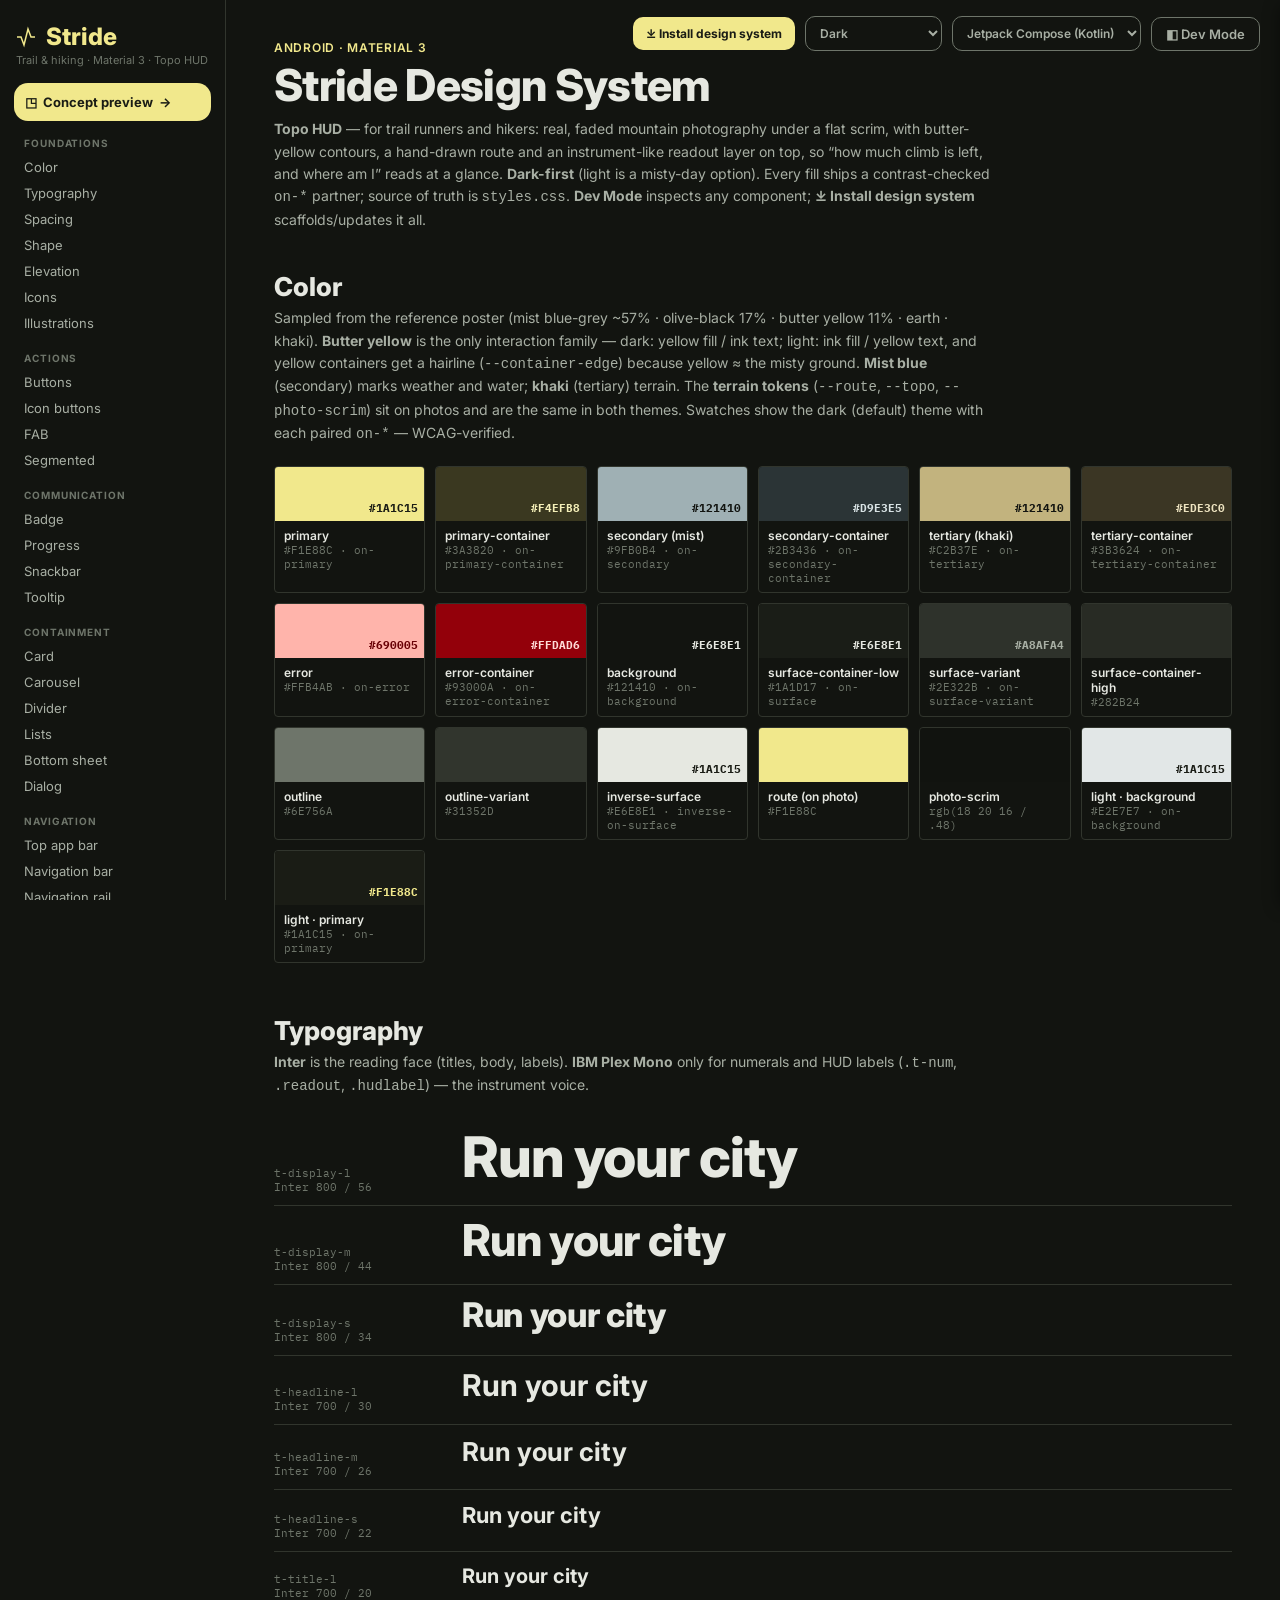
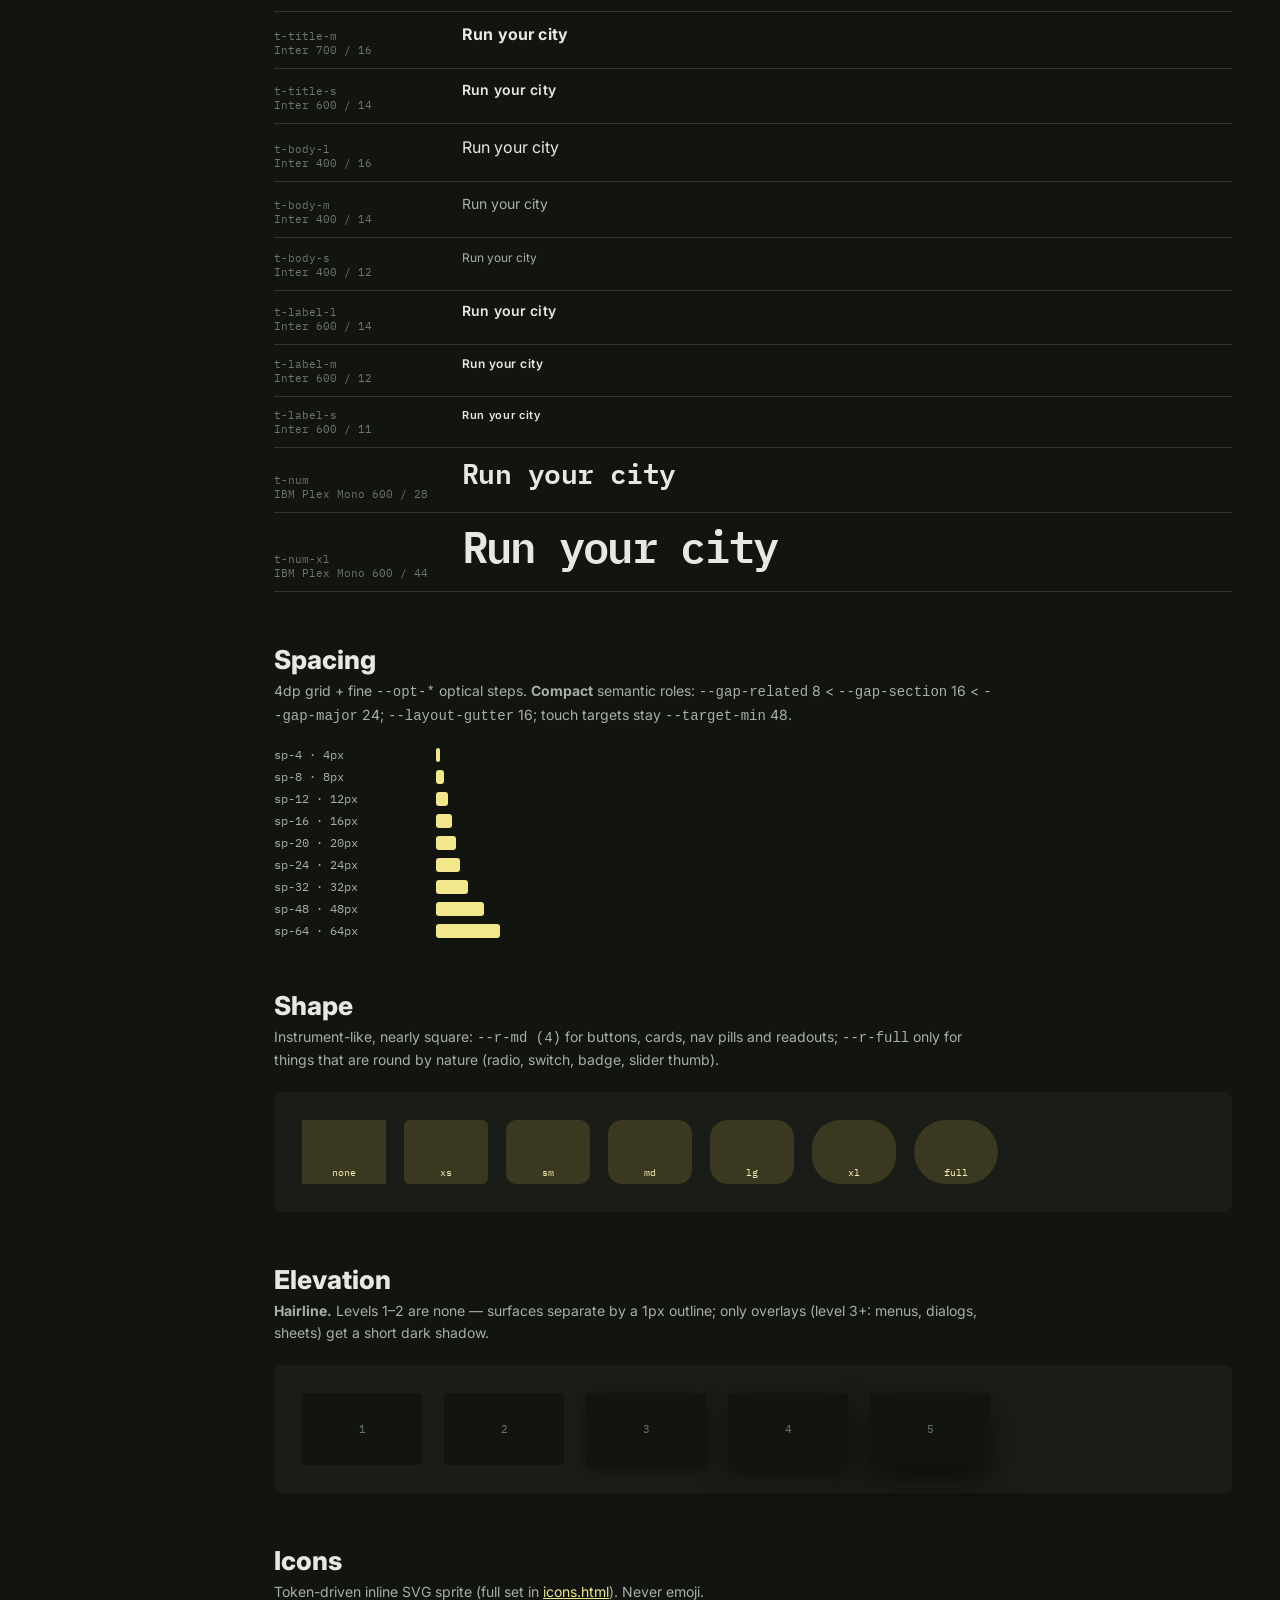
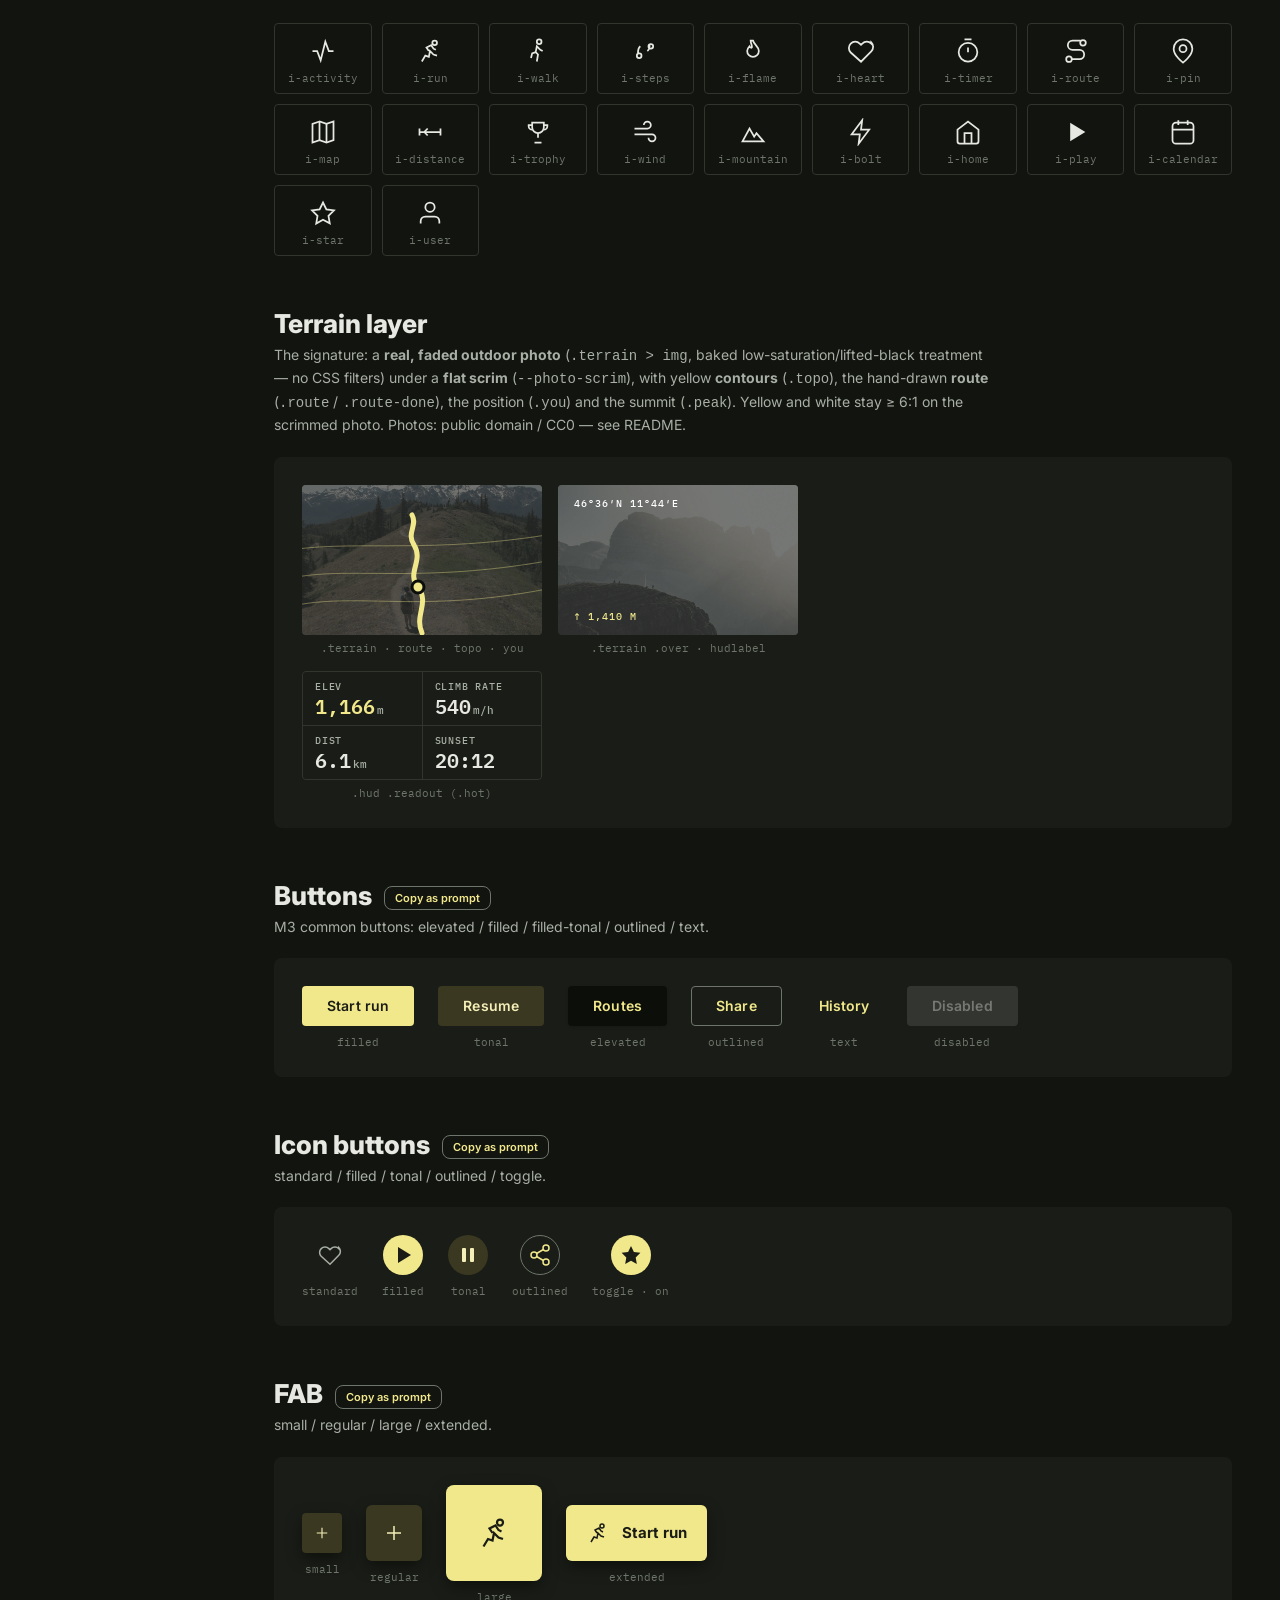
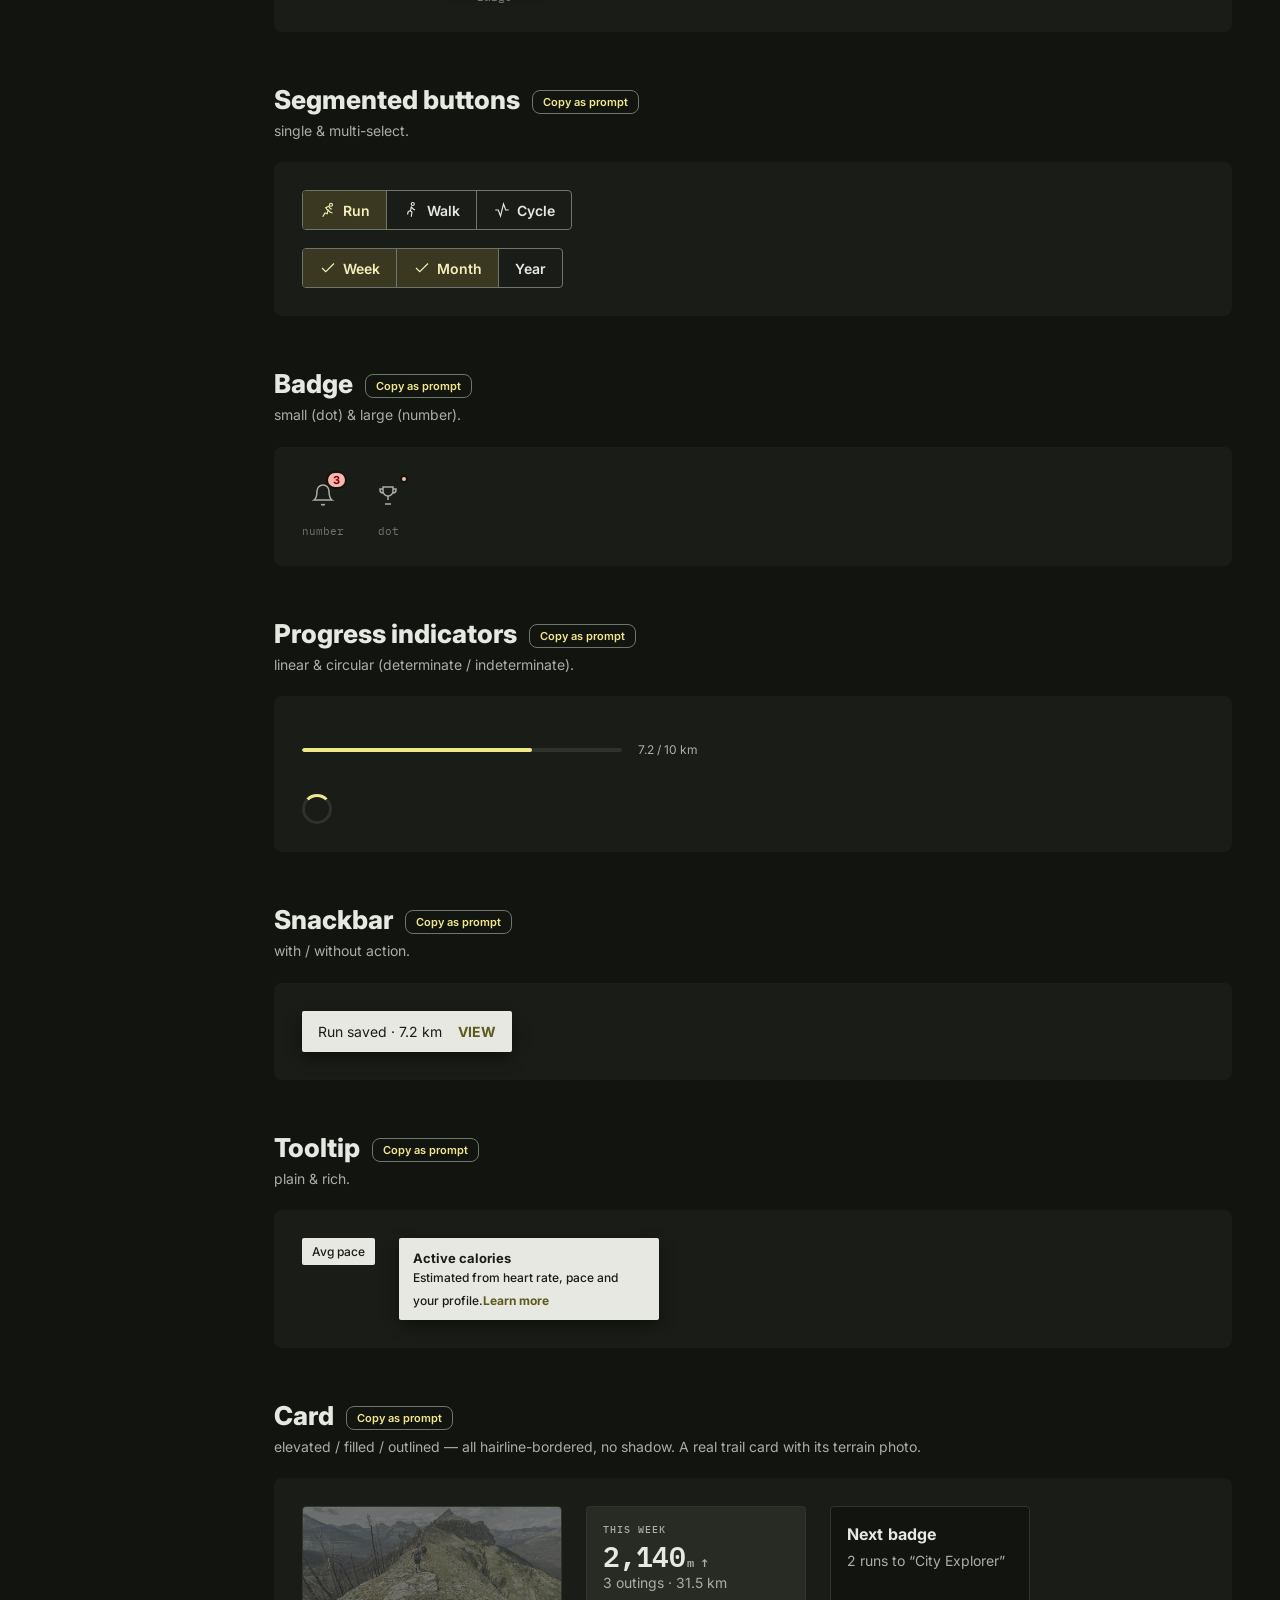
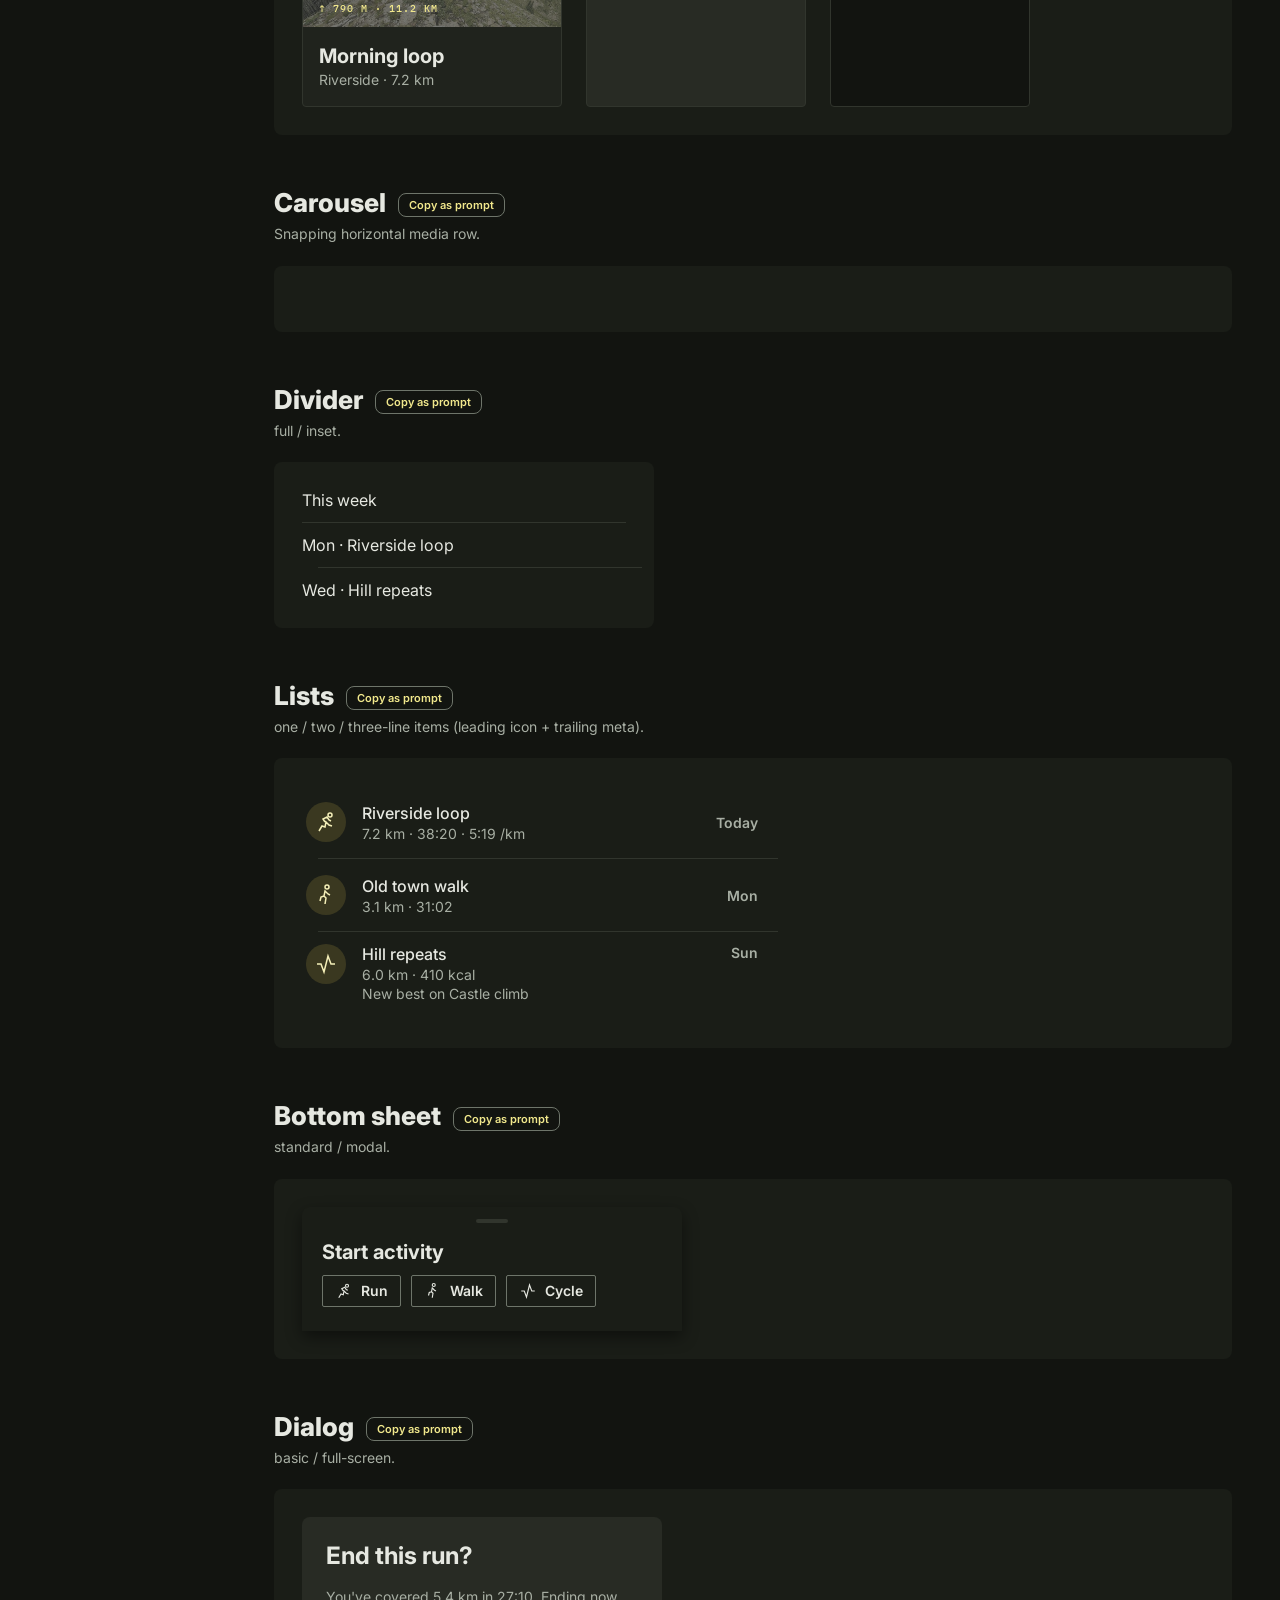
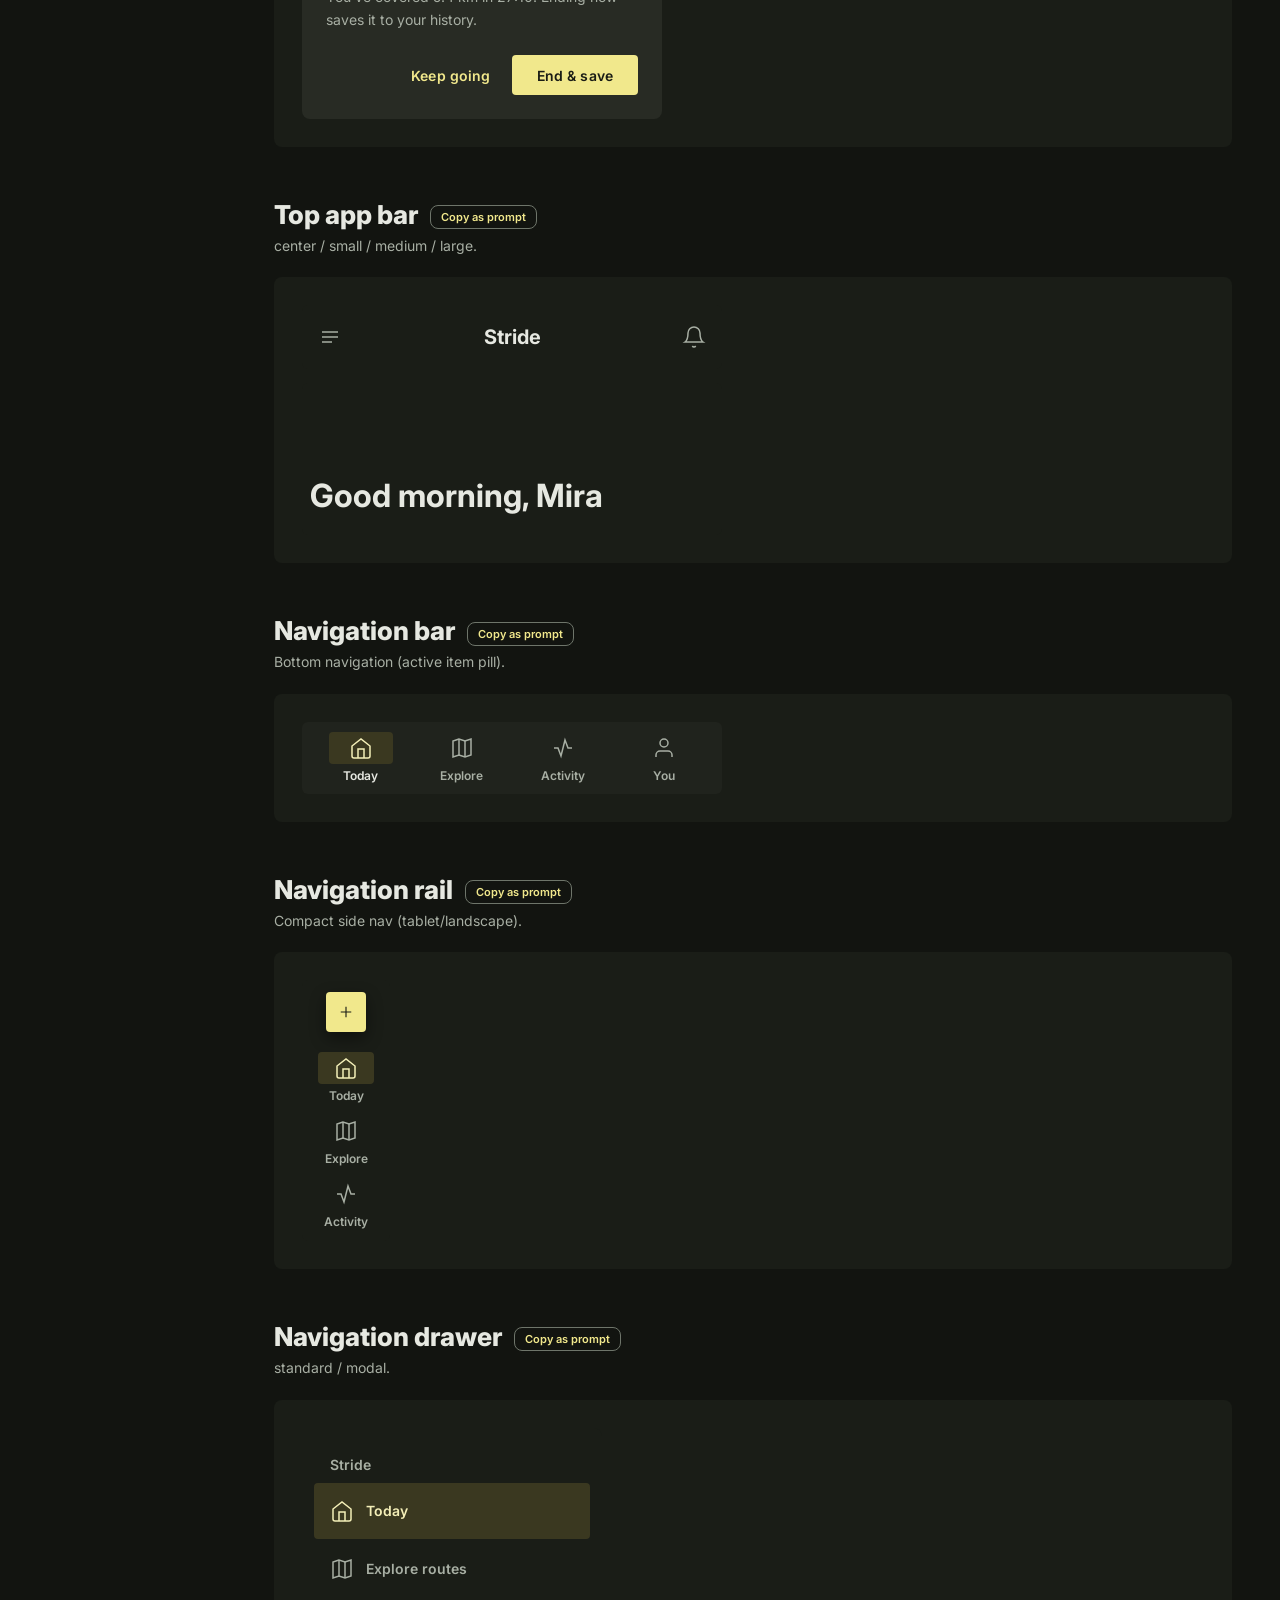
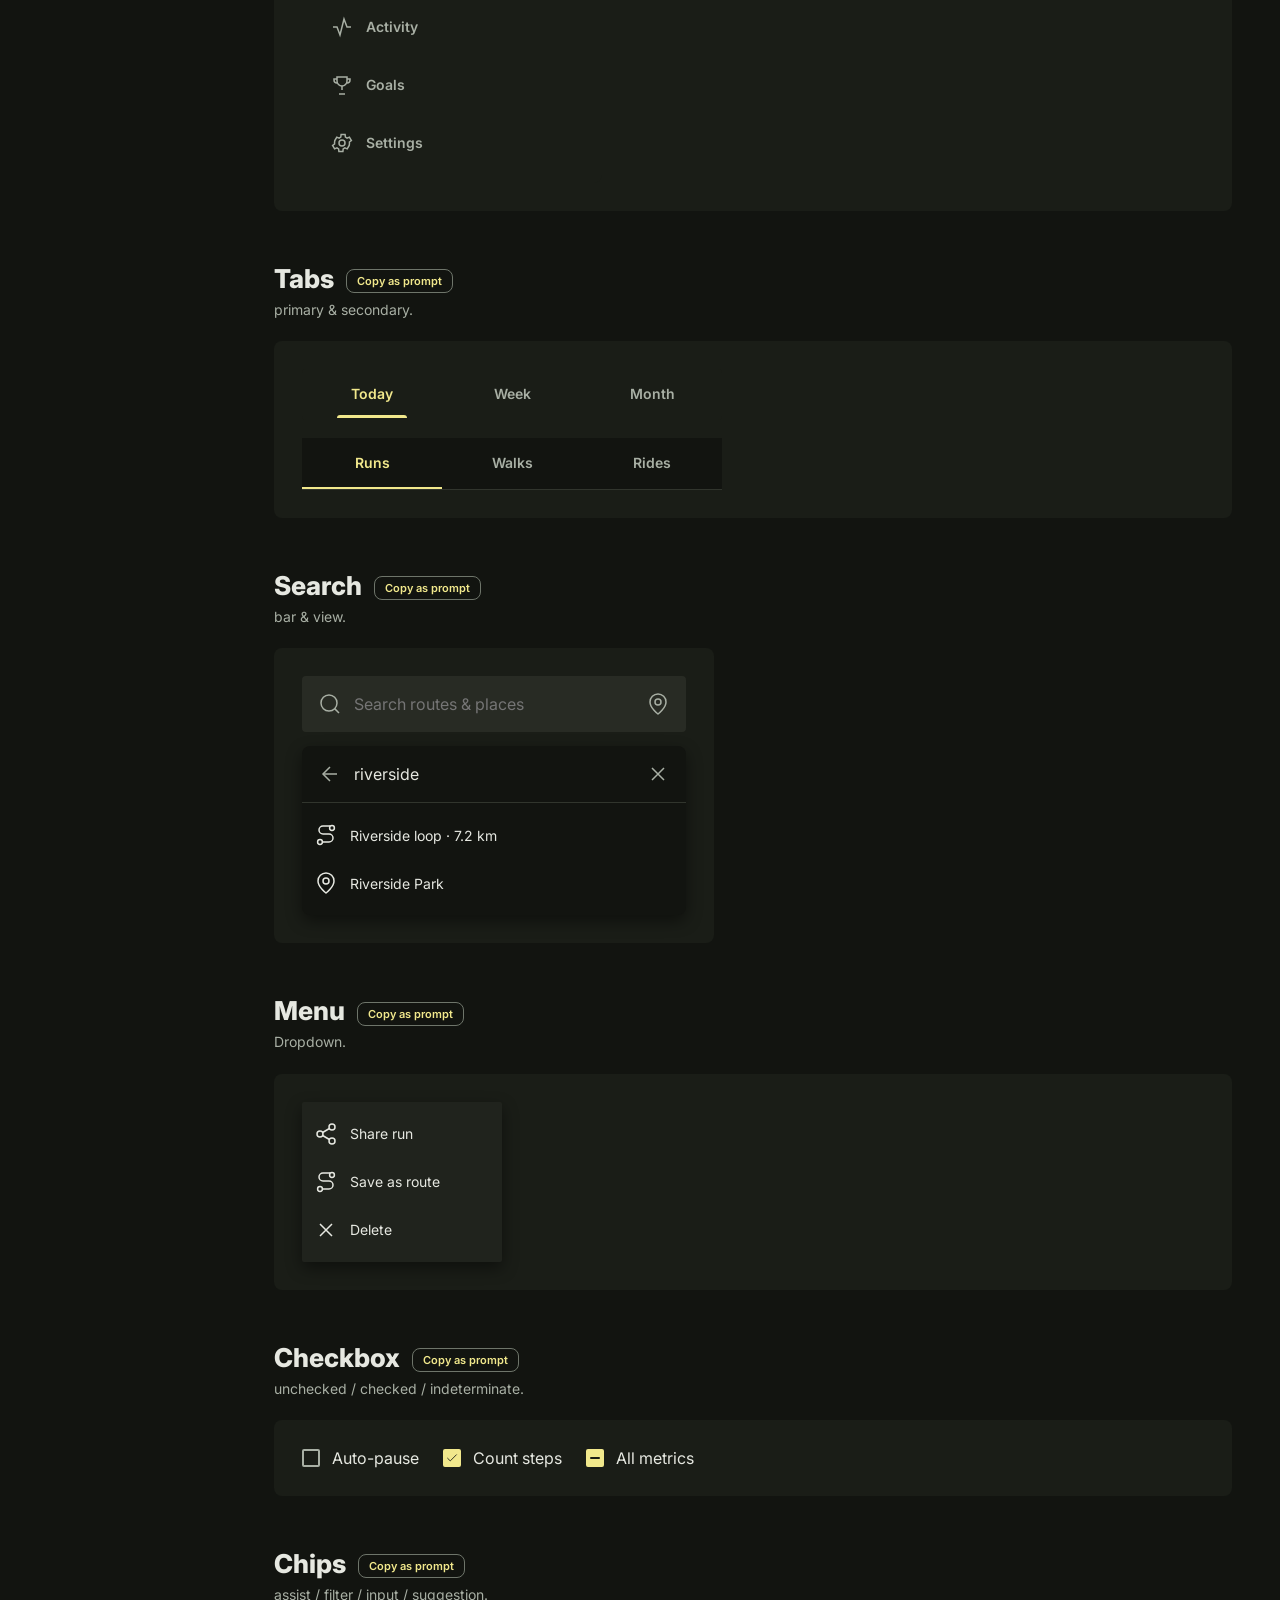
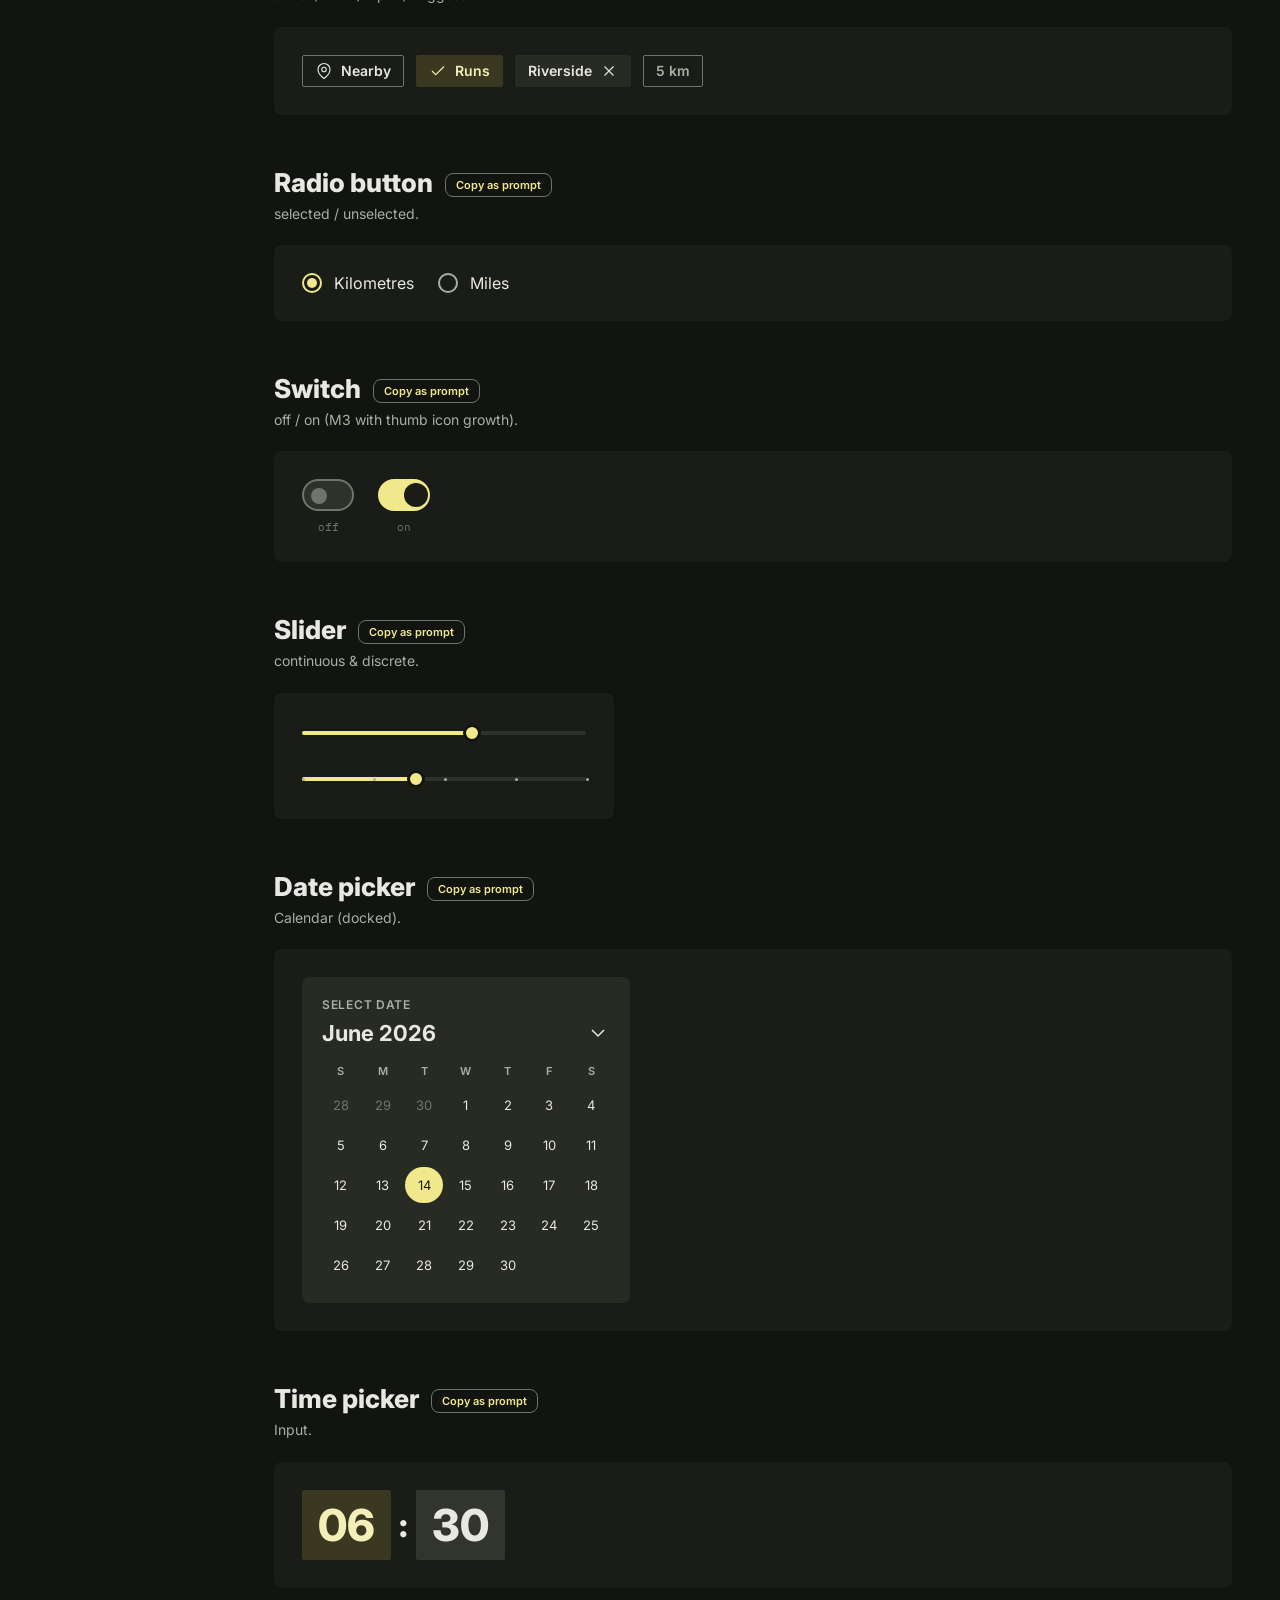
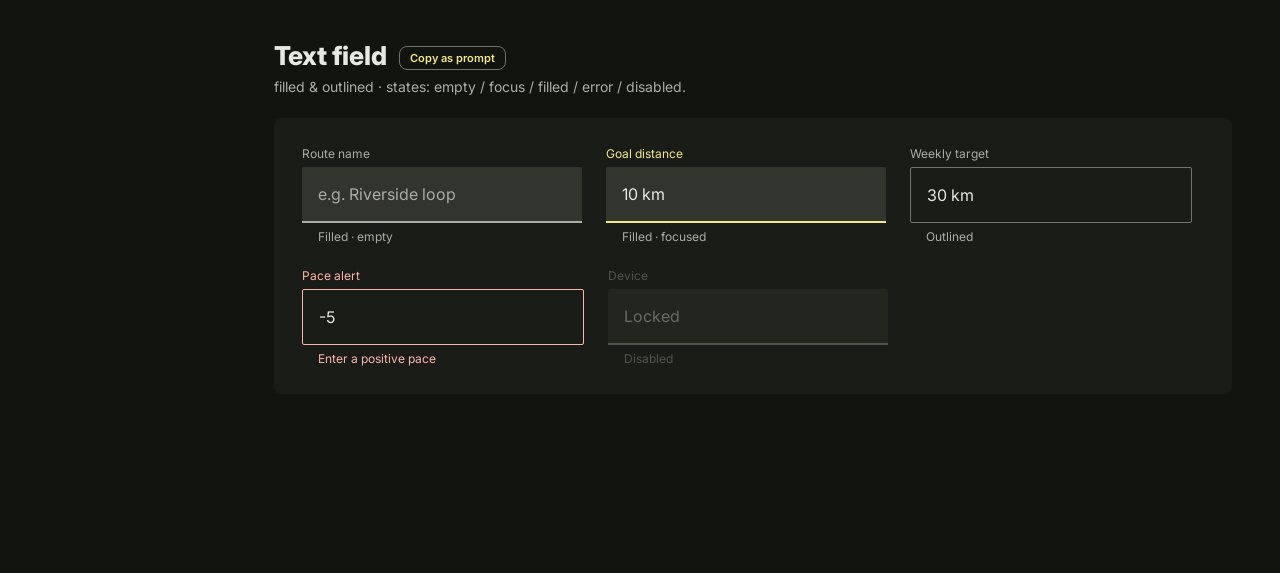
==== commit 8b794846: "Release 0.3.0: art-direction rules, regenerated examples, plugin icon Co-Authored-By: Claude Opus 5." ====
--- a/examples/01-stride-cityscape/design-system/index.html
+++ b/examples/01-stride-cityscape/design-system/index.html
@@ -4,8 +4,9 @@
 <meta charset="utf-8">
 <meta name="viewport" content="width=device-width, initial-scale=1">
 <title>Stride · Design System</title>
-<link href="https://fonts.googleapis.com/css2?family=Inter:wght@400;500;600;700&family=Nunito:wght@600;700;800&family=IBM+Plex+Mono:wght@500;600&display=swap" rel="stylesheet">
+<link href="https://fonts.googleapis.com/css2?family=Inter:wght@400;500;600;700;800&family=IBM+Plex+Mono:wght@500;600&display=swap" rel="stylesheet">
 <link rel="stylesheet" href="styles.css">
+<script src="theme.js"></script>
 <style>
 body{font-family:var(--font-body);color:var(--on-surface);background:var(--background);display:flex}
 nav.side{position:sticky;top:0;align-self:flex-start;height:100vh;width:226px;flex:0 0 226px;background:var(--surface);border-right:1px solid var(--outline-variant);padding:22px 14px;overflow:auto}
@@ -100,7 +101,7 @@
 
 <div id="topctl">
   <button class="ds-btn" onclick="copyFullSystem()" title="Copy a prompt to install or update the whole design system">⤓ Install design system</button>
-  <select id="themeSel" title="Preview theme" onchange="document.documentElement.setAttribute('data-theme',this.value)"><option value="">Light</option><option value="dark">Dark</option></select>
+  <select id="themeSel" title="Preview theme" aria-label="Theme"><option value="">Dark</option><option value="light">Light · misty day</option></select>
   <select id="langSel" title="Copy-as-prompt target"></select>
   <button id="devToggle" onclick="toggleDev()">◧ Dev Mode</button>
 </div>
@@ -109,7 +110,7 @@
 
 <nav class="side">
   <div class="brand"><svg class="ico" style="color:var(--primary)"><use href="#i-activity"/></svg>Stride</div>
-  <div class="tag">City fitness · Material 3 · Cityscape</div>
+  <div class="tag">Trail &amp; hiking · Material 3 · Topo HUD</div>
   <a class="concept-link" href="concept.html">◳ &nbsp;Concept preview &nbsp;→</a>
   <div class="grp">Foundations</div>
   <a href="#colors">Color</a><a href="#type">Typography</a><a href="#spacing">Spacing</a><a href="#shape">Shape</a><a href="#elevation">Elevation</a><a href="#icons">Icons</a><a href="#illustrations">Illustrations</a>
@@ -131,28 +132,32 @@
   <header style="margin-bottom:40px">
     <div class="t-label" style="color:var(--primary)">Android · Material 3</div>
     <div class="t-display" style="margin-top:6px">Stride Design System</div>
-    <p class="sec-desc" style="margin-top:10px">A warm, friendly city-fitness system. Muted teal brand + warm city-dusk illustration palette, soft surfaces, large radii, rounded display type. The signature is a <b>wide city-skyline blob illustration</b> (token-driven SVG). Every fill ships a contrast-checked <code>on-*</code> partner; source of truth is <code>styles.css</code>. <b>Dev Mode</b> inspects any component; <b>⤓ Install design system</b> scaffolds/updates it all.</p>
+    <p class="sec-desc" style="margin-top:10px"><b>Topo HUD</b> — for trail runners and hikers: real, faded mountain photography under a flat scrim, with butter-yellow contours, a hand-drawn route and an instrument-like readout layer on top, so “how much climb is left, and where am I” reads at a glance. <b>Dark-first</b> (light is a misty-day option). Every fill ships a contrast-checked <code>on-*</code> partner; source of truth is <code>styles.css</code>. <b>Dev Mode</b> inspects any component; <b>⤓ Install design system</b> scaffolds/updates it all.</p>
   </header>
 
   <!-- ============ FOUNDATIONS ============ -->
-  <section id="colors"><h2 class="sec">Color</h2><p class="sec-desc">Material 3 roles + an expression palette for the illustrations. Each fill swatch shows its paired <code>on-*</code> (top-right) — WCAG-verified. Neutrals tinted warm; teal↔amber are a complementary pair.</p><div class="colors" id="colorGrid"></div></section>
-
-  <section id="type"><h2 class="sec">Typography</h2><p class="sec-desc">M3 type scale — rounded <b>Nunito</b> for display/headline/title, <b>Inter</b> for body/label.</p><div id="typeList"></div></section>
-
-  <section id="spacing"><h2 class="sec">Spacing</h2><p class="sec-desc">4dp grid + fine <code>--opt-*</code> optical steps.</p><div id="spacingList"></div></section>
-
-  <section id="shape"><h2 class="sec">Shape</h2><p class="sec-desc">M3 shape scale — soft, with large <code>--r-xl (28)</code> for cards &amp; illustration heroes.</p>
+  <section id="colors"><h2 class="sec">Color</h2><p class="sec-desc">Sampled from the reference poster (mist blue-grey ~57% · olive-black 17% · butter yellow 11% · earth · khaki). <b>Butter yellow</b> is the only interaction family — dark: yellow fill / ink text; light: ink fill / yellow text, and yellow containers get a hairline (<code>--container-edge</code>) because yellow ≈ the misty ground. <b>Mist blue</b> (secondary) marks weather and water; <b>khaki</b> (tertiary) terrain. The <b>terrain tokens</b> (<code>--route</code>, <code>--topo</code>, <code>--photo-scrim</code>) sit on photos and are the same in both themes. Swatches show the dark (default) theme with each paired <code>on-*</code> — WCAG-verified.</p><div class="colors" id="colorGrid"></div></section>
+
+  <section id="type"><h2 class="sec">Typography</h2><p class="sec-desc"><b>Inter</b> is the reading face (titles, body, labels). <b>IBM Plex Mono</b> only for numerals and HUD labels (<code>.t-num</code>, <code>.readout</code>, <code>.hudlabel</code>) — the instrument voice.</p><div id="typeList"></div></section>
+
+  <section id="spacing"><h2 class="sec">Spacing</h2><p class="sec-desc">4dp grid + fine <code>--opt-*</code> optical steps. <b>Compact</b> semantic roles: <code>--gap-related</code> 8 &lt; <code>--gap-section</code> 16 &lt; <code>--gap-major</code> 24; <code>--layout-gutter</code> 16; touch targets stay <code>--target-min</code> 48.</p><div id="spacingList"></div></section>
+
+  <section id="shape"><h2 class="sec">Shape</h2><p class="sec-desc">Instrument-like, nearly square: <code>--r-md (4)</code> for buttons, cards, nav pills and readouts; <code>--r-full</code> only for things that are round by nature (radio, switch, badge, slider thumb).</p>
     <div class="stage"><div class="shaperow" id="shapeRow"></div></div></section>
 
-  <section id="elevation"><h2 class="sec">Elevation</h2><p class="sec-desc">M3 levels 0–5 as soft, warm-tinted shadows.</p>
+  <section id="elevation"><h2 class="sec">Elevation</h2><p class="sec-desc"><b>Hairline.</b> Levels 1–2 are none — surfaces separate by a 1px outline; only overlays (level 3+: menus, dialogs, sheets) get a short dark shadow.</p>
     <div class="stage"><div class="elevrow">
       <div class="elevbox" style="box-shadow:var(--elev-1)">1</div><div class="elevbox" style="box-shadow:var(--elev-2)">2</div><div class="elevbox" style="box-shadow:var(--elev-3)">3</div><div class="elevbox" style="box-shadow:var(--elev-4)">4</div><div class="elevbox" style="box-shadow:var(--elev-5)">5</div>
     </div></div></section>
 
   <section id="icons"><h2 class="sec">Icons</h2><p class="sec-desc">Token-driven inline SVG sprite (full set in <a class="link" style="color:var(--primary)" href="icons.html">icons.html</a>). Never emoji.</p><div class="iconGrid" id="iconGrid"></div></section>
 
-  <section id="illustrations"><h2 class="sec">Illustrations</h2><p class="sec-desc">The signature — wide flat <b>city-skyline blob illustrations</b>, token-driven gradients (<code>.illus--day/--dusk/--teal</code>). Use them edge-to-edge as screen heroes (see the concept).</p>
-    <div class="stage"><div class="illusRow" id="illusRow"></div></div></section>
+  <section id="illustrations"><h2 class="sec">Terrain layer</h2><p class="sec-desc">The signature: a <b>real, faded outdoor photo</b> (<code>.terrain &gt; img</code>, baked low-saturation/lifted-black treatment — no CSS filters) under a <b>flat scrim</b> (<code>--photo-scrim</code>), with yellow <b>contours</b> (<code>.topo</code>), the hand-drawn <b>route</b> (<code>.route</code> / <code>.route-done</code>), the position (<code>.you</code>) and the summit (<code>.peak</code>). Yellow and white stay ≥ 6:1 on the scrimmed photo. Photos: public domain / CC0 — see README.</p>
+    <div class="stage"><div class="illusRow">
+      <div class="ic"><div class="terrain" style="height:150px;border-radius:var(--r-md)"><img src="photos/ridge-trail-nps.jpg" alt=""><svg viewBox="0 0 240 150" preserveAspectRatio="none"><g class="topo"><path d="M-5 120 C60 108 120 128 245 104"/><path d="M-5 92 C50 82 120 98 245 76"/><path d="M-5 64 C60 56 130 68 245 50"/></g><path class="route" d="M120 148 C112 130 128 118 116 102 C104 88 122 76 112 60 C104 48 116 40 110 30"/><circle class="you" cx="116" cy="102" r="6"/></svg></div><div class="nm">.terrain · route · topo · you</div></div>
+      <div class="ic"><div class="terrain" style="height:150px;border-radius:var(--r-md)"><img src="photos/dolomites-ridge.jpg" alt=""><div class="over"><span class="hudlabel">46°36′N 11°44′E</span><span class="hudlabel" style="color:var(--route)">↑ 1,410 m</span></div></div><div class="nm">.terrain .over · hudlabel</div></div>
+      <div class="ic"><div class="hud c2"><div class="readout hot"><span class="k">Elev</span><span class="v">1,166<span class="u">m</span></span></div><div class="readout"><span class="k">Climb rate</span><span class="v">540<span class="u">m/h</span></span></div><div class="readout"><span class="k">Dist</span><span class="v">6.1<span class="u">km</span></span></div><div class="readout"><span class="k">Sunset</span><span class="v">20:12</span></div></div><div class="nm">.hud .readout (.hot)</div></div>
+    </div></div></section>
 
   <!-- ============ ACTIONS ============ -->
   <section id="buttons"><h2 class="sec">Buttons</h2><p class="sec-desc">M3 common buttons: elevated / filled / filled-tonal / outlined / text.</p>
@@ -211,10 +216,10 @@
     </div></section>
 
   <!-- ============ CONTAINMENT ============ -->
-  <section id="card"><h2 class="sec">Card</h2><p class="sec-desc">elevated / filled / outlined. A real activity card with a city illustration.</p>
+  <section id="card"><h2 class="sec">Card</h2><p class="sec-desc">elevated / filled / outlined — all hairline-bordered, no shadow. A real trail card with its terrain photo.</p>
     <div class="stage" style="align-items:stretch">
-      <div class="card card-elevated" data-insp="card" style="width:260px;padding:0;overflow:hidden"><div id="cardIllus"></div><div style="padding:16px"><div class="t-title-l">Morning loop</div><div class="t-body-m">Riverside · 7.2 km</div></div></div>
-      <div class="card card-filled" data-insp="card" style="width:220px"><div class="t-label" style="color:var(--primary)">Today</div><div class="t-num" style="margin:6px 0 2px">8,640</div><div class="t-body-m">steps · 68% of goal</div></div>
+      <div class="card card-elevated" data-insp="card" style="width:260px;padding:0;overflow:hidden"><div class="terrain" style="height:120px"><img src="photos/tinkham-ridge.jpg" alt=""><div class="over"><span></span><span class="hudlabel" style="color:var(--route)">↑ 790 m · 11.2 km</span></div></div><div style="padding:16px"><div class="t-title-l">Morning loop</div><div class="t-body-m">Riverside · 7.2 km</div></div></div>
+      <div class="card card-filled" data-insp="card" style="width:220px"><div class="hudlabel" style="color:var(--on-surface-variant)">This week</div><div class="t-num" style="margin:6px 0 2px">2,140<span class="u">m ↑</span></div><div class="t-body-m">3 outings · 31.5 km</div></div>
       <div class="card card-outlined" data-insp="card" style="width:200px"><div class="t-title-m">Next badge</div><div class="t-body-m" style="margin-top:4px">2 runs to “City Explorer”</div></div>
     </div></section>
 
@@ -341,16 +346,16 @@
 <script>
 /* ===== Foundations data (Stride / M3 tokens) ===== */
 const COLORS=[
- ['primary','#2A7E7E','on-primary','#FFFFFF'],['primary-container','#B7E7E3','on-primary-container','#00201F'],
- ['secondary','#9E5A37','on-secondary','#FFFFFF'],['secondary-container','#FFDCC7','on-secondary-container','#341100'],
- ['tertiary','#7C5800','on-tertiary','#FFFFFF'],['tertiary-container','#FFE08C','on-tertiary-container','#261A00'],
- ['error','#BA1A1A','on-error','#FFFFFF'],['error-container','#FFDAD6','on-error-container','#410002'],
- ['background','#FBF8F2','on-background','#22303C'],['surface','#FCFBF8','on-surface','#22303C'],
- ['surface-variant','#E5E1D6','on-surface-variant','#4C5660'],['surface-container','#F1ECE2','',''],
- ['outline','#79858C','',''],['inverse-surface','#2F3A41','inverse-on-surface','#F1ECE2'],['inverse-primary','#8AD1CC','',''],
- ['sun','#F2C24E','',''],['city-day-1','#E8915A','',''],['city-day-2','#F4C871','',''],
- ['city-dusk-1','#B56B5E','',''],['city-dusk-2','#5E7E80','',''],['city-silhouette','#39476A','','']];
-const TYPE=[['t-display-l','Nunito 800 / 56'],['t-display-m','Nunito 800 / 44'],['t-display-s','Nunito 800 / 34'],['t-headline-l','Nunito 700 / 30'],['t-headline-m','Nunito 700 / 26'],['t-headline-s','Nunito 700 / 22'],['t-title-l','Nunito 700 / 20'],['t-title-m','Inter 700 / 16'],['t-title-s','Inter 600 / 14'],['t-body-l','Inter 400 / 16'],['t-body-m','Inter 400 / 14'],['t-body-s','Inter 400 / 12'],['t-label-l','Inter 600 / 14'],['t-label-m','Inter 600 / 12'],['t-label-s','Inter 600 / 11']];
+ ['primary','#F1E88C','on-primary','#1A1C15'],['primary-container','#3A3820','on-primary-container','#F4EFB8'],
+ ['secondary (mist)','#9FB0B4','on-secondary','#121410'],['secondary-container','#2B3436','on-secondary-container','#D9E3E5'],
+ ['tertiary (khaki)','#C2B37E','on-tertiary','#121410'],['tertiary-container','#3B3624','on-tertiary-container','#EDE3C0'],
+ ['error','#FFB4AB','on-error','#690005'],['error-container','#93000A','on-error-container','#FFDAD6'],
+ ['background','#121410','on-background','#E6E8E1'],['surface-container-low','#1A1D17','on-surface','#E6E8E1'],
+ ['surface-variant','#2E322B','on-surface-variant','#A8AFA4'],['surface-container-high','#282B24','',''],
+ ['outline','#6E756A','',''],['outline-variant','#31352D','',''],['inverse-surface','#E6E8E1','inverse-on-surface','#1A1C15'],
+ ['route (on photo)','#F1E88C','',''],['photo-scrim','rgb(18 20 16 / .48)','',''],
+ ['light · background','#E2E7E7','on-background','#1A1C15'],['light · primary','#1A1C15','on-primary','#F1E88C']];
+const TYPE=[['t-display-l','Inter 800 / 56'],['t-display-m','Inter 800 / 44'],['t-display-s','Inter 800 / 34'],['t-headline-l','Inter 700 / 30'],['t-headline-m','Inter 700 / 26'],['t-headline-s','Inter 700 / 22'],['t-title-l','Inter 700 / 20'],['t-title-m','Inter 700 / 16'],['t-title-s','Inter 600 / 14'],['t-body-l','Inter 400 / 16'],['t-body-m','Inter 400 / 14'],['t-body-s','Inter 400 / 12'],['t-label-l','Inter 600 / 14'],['t-label-m','Inter 600 / 12'],['t-label-s','Inter 600 / 11'],['t-num','IBM Plex Mono 600 / 28'],['t-num-xl','IBM Plex Mono 600 / 44']];
 const SPACING=[['sp-4',4],['sp-8',8],['sp-12',12],['sp-16',16],['sp-20',20],['sp-24',24],['sp-32',32],['sp-48',48],['sp-64',64]];
 const SHAPES=[['none',0],['xs',6],['sm',10],['md',14],['lg',18],['xl',28],['full',999]];
 colorGrid.innerHTML=COLORS.map(([n,h,on,onh])=>`<div class="sw"><div class="c" style="background:${h}">${on?`<span class="on" style="color:${onh}">${onh}</span>`:''}</div><div class="m"><div class="n">${n}</div><div class="v">${h}${on?` · ${on}`:''}</div></div></div>`).join('');
@@ -361,45 +366,39 @@
 iconGrid.innerHTML=ICONS.map(n=>`<div class="it"><svg class="ico ico--lg"><use href="#i-${n}"/></svg><div class="nm">i-${n}</div></div>`).join('');
 const cal=document.getElementById('cal');const days=['S','M','T','W','T','F','S'];let ch=days.map(d=>`<div class="h">${d}</div>`).join('');for(let i=0;i<3;i++)ch+=`<div class="d dim">${28+i}</div>`;for(let d=1;d<=30;d++)ch+=`<div class="d${d===14?' sel':''}">${d}</div>`;cal.innerHTML=ch;
 
-/* City illustration helper (token-driven, unique ids) */
-let _uid=0;
-function cityScene(variant){const u=++_uid,g='cg'+u,c='cc'+u;
- const blob='M36 132C24 78 78 36 150 34C214 32 262 20 318 46C372 70 380 140 356 182C332 224 256 232 184 226C120 221 64 226 44 188C30 160 44 158 36 132Z';
- return `<svg class="illus illus--${variant}" viewBox="0 0 400 240" xmlns="http://www.w3.org/2000/svg" role="img" aria-label="City skyline"><defs><linearGradient id="${g}" x1="0" y1="0" x2="0" y2="1"><stop offset="0" stop-color="var(--illus-1)"/><stop offset="1" stop-color="var(--illus-2)"/></linearGradient><clipPath id="${c}"><path d="${blob}"/></clipPath></defs><path d="${blob}" fill="url(#${g})"/><g clip-path="url(#${c})"><circle cx="306" cy="74" r="30" fill="var(--sun)"/><g fill="var(--cloud)"><ellipse cx="118" cy="92" rx="26" ry="15"/><ellipse cx="150" cy="86" rx="20" ry="13"/><ellipse cx="95" cy="97" rx="15" ry="10"/></g><g fill="var(--illus-sil)"><rect x="72" y="150" width="22" height="80"/><rect x="96" y="126" width="16" height="104"/><rect x="114" y="162" width="20" height="68"/><path d="M150 122l8-10 8 10v108h-16z"/><rect x="170" y="146" width="24" height="84"/><rect x="198" y="132" width="18" height="98"/><rect x="250" y="94" width="6" height="136"/><ellipse cx="253" cy="112" rx="11" ry="6"/><rect x="251.5" y="74" width="3" height="22"/><rect x="276" y="150" width="26" height="80"/><path d="M304 150a9 9 0 0 1 18 0v80h-18z"/><rect x="326" y="164" width="18" height="66"/></g></g></svg>`;}
-illusRow.innerHTML=[['day','day'],['dusk','dusk'],['teal','teal']].map(([v])=>`<div class="ic">${cityScene(v)}<div class="nm">.illus--${v}</div></div>`).join('');
-document.getElementById('cardIllus').innerHTML=cityScene('day');
+/* Terrain layers are static markup: photo + scrim + inline SVG (see styles.css TERRAIN LAYER) */
 
 /* ===== SPECS ===== */
 const SPECS={
- buttons:{name:'Buttons',file:'components/Button',desc:'M3 common buttons. variant: elevated/filled/filled-tonal/outlined/text; states: enabled/hover/focus/pressed/disabled.',props:[{n:'label',t:'string'},{n:'variant',t:'elevated|filled|tonal|outlined|text',def:'filled'},{n:'icon',t:'sprite?'},{n:'enabled',t:'bool',def:'true'}],tokens:[{r:'filled bg',n:'--primary',v:'#2A7E7E',c:'#2A7E7E'},{r:'filled label',n:'--on-primary',v:'#FFFFFF',c:'#FFFFFF'},{r:'tonal bg',n:'--secondary-container',v:'#FFDCC7',c:'#FFDCC7'},{r:'disabled',n:'on-surface@12/38%',v:'state layer'}],metrics:[['height','40 · lg 56'],['radius','--r-full'],['contrast','white on primary = 4.7:1']]},
- iconbtn:{name:'Icon button',file:'components/IconButton',desc:'standard/filled/tonal/outlined + toggle.',props:[{n:'icon',t:'sprite'},{n:'variant',t:'standard|filled|tonal|outlined',def:'standard'},{n:'selected',t:'bool',def:'false'}],tokens:[{r:'filled',n:'--primary',v:'#2A7E7E',c:'#2A7E7E'},{r:'tonal',n:'--primary-container',v:'#B7E7E3',c:'#B7E7E3'}],metrics:[['size','40'],['radius','--r-full']]},
- fab:{name:'FAB',file:'components/Fab',desc:'small / regular / large / extended.',props:[{n:'icon',t:'sprite'},{n:'label',t:'string?'},{n:'size',t:'small|regular|large',def:'regular'},{n:'color',t:'tonal|primary',def:'tonal'}],tokens:[{r:'container',n:'--primary-container',v:'#B7E7E3',c:'#B7E7E3'},{r:'primary',n:'--primary',v:'#2A7E7E',c:'#2A7E7E'},{r:'shadow',n:'--elev-3',v:'soft'}],metrics:[['size','40 / 56 / 96'],['radius','md / lg / xl']]},
- segmented:{name:'Segmented buttons',file:'components/SegmentedButton',desc:'single & multi-select, with leading check/icon.',props:[{n:'segments',t:'Seg[]'},{n:'multiple',t:'bool',def:'false'}],tokens:[{r:'selected',n:'--secondary-container',v:'#FFDCC7',c:'#FFDCC7'},{r:'outline',n:'--outline',v:'#79858C',c:'#79858C'}],metrics:[['height','40'],['radius','--r-full']]},
- badge:{name:'Badge',file:'components/Badge',desc:'small (dot) & large (number).',props:[{n:'count',t:'number?'},{n:'dot',t:'bool',def:'false'}],tokens:[{r:'bg',n:'--error',v:'#BA1A1A',c:'#BA1A1A'},{r:'fg',n:'--on-error',v:'#FFFFFF',c:'#FFFFFF'}],metrics:[['size','8 / 18']]},
- progress:{name:'Progress indicators',file:'components/Progress',desc:'linear & circular (determinate/indeterminate).',props:[{n:'variant',t:'linear|circular'},{n:'value',t:'number?'}],tokens:[{r:'indicator',n:'--primary',v:'#2A7E7E',c:'#2A7E7E'},{r:'track',n:'--surface-variant',v:'#E5E1D6',c:'#E5E1D6'}],metrics:[['linear h','4'],['circular','30']]},
- snackbar:{name:'Snackbar',file:'components/Snackbar',desc:'with/without action; inverse surface.',props:[{n:'message',t:'string'},{n:'action',t:'string?'}],tokens:[{r:'bg',n:'--inverse-surface',v:'#2F3A41',c:'#2F3A41'},{r:'action',n:'--inverse-primary',v:'#8AD1CC',c:'#8AD1CC'}],metrics:[['radius','--r-xs']]},
- tooltip:{name:'Tooltip',file:'components/Tooltip',desc:'plain & rich.',props:[{n:'text',t:'string'},{n:'rich',t:'bool',def:'false'},{n:'action',t:'string?'}],tokens:[{r:'bg',n:'--inverse-surface',v:'#2F3A41',c:'#2F3A41'},{r:'fg',n:'--inverse-on-surface',v:'#F1ECE2',c:'#F1ECE2'}],metrics:[['radius','xs / sm']]},
- card:{name:'Card',file:'components/Card',desc:'elevated / filled / outlined.',props:[{n:'variant',t:'elevated|filled|outlined',def:'elevated'},{n:'child',t:'node'}],tokens:[{r:'elevated',n:'--surface-container-low',v:'#F7F3EB',c:'#F7F3EB'},{r:'filled',n:'--surface-container-high',v:'#EBE6DB',c:'#EBE6DB'},{r:'outline',n:'--outline-variant',v:'#D6D2C7',c:'#D6D2C7'}],metrics:[['radius','--r-xl (28)'],['pad','20']]},
+ buttons:{name:'Buttons',file:'components/Button',desc:'M3 common buttons. variant: elevated/filled/filled-tonal/outlined/text; states: enabled/hover/focus/pressed/disabled.',props:[{n:'label',t:'string'},{n:'variant',t:'elevated|filled|tonal|outlined|text',def:'filled'},{n:'icon',t:'sprite?'},{n:'enabled',t:'bool',def:'true'}],tokens:[{r:'filled bg',n:'--primary',v:'#F1E88C',c:'#F1E88C'},{r:'filled label',n:'--on-primary',v:'#1A1C15',c:'#1A1C15'},{r:'tonal bg',n:'--primary-container',v:'#3A3820',c:'#3A3820'},{r:'disabled',n:'on-surface@12/38%',v:'state layer'}],metrics:[['height','40 · lg 56'],['radius','--r-full'],['contrast','white on primary = 4.7:1']]},
+ iconbtn:{name:'Icon button',file:'components/IconButton',desc:'standard/filled/tonal/outlined + toggle.',props:[{n:'icon',t:'sprite'},{n:'variant',t:'standard|filled|tonal|outlined',def:'standard'},{n:'selected',t:'bool',def:'false'}],tokens:[{r:'filled',n:'--primary',v:'#F1E88C',c:'#F1E88C'},{r:'tonal',n:'--primary-container',v:'#3A3820',c:'#3A3820'}],metrics:[['size','40'],['radius','--r-full']]},
+ fab:{name:'FAB',file:'components/Fab',desc:'small / regular / large / extended.',props:[{n:'icon',t:'sprite'},{n:'label',t:'string?'},{n:'size',t:'small|regular|large',def:'regular'},{n:'color',t:'tonal|primary',def:'tonal'}],tokens:[{r:'container',n:'--primary-container',v:'#3A3820',c:'#3A3820'},{r:'primary',n:'--primary',v:'#F1E88C',c:'#F1E88C'},{r:'shadow',n:'--elev-3',v:'soft'}],metrics:[['size','40 / 56 / 96'],['radius','md / lg / xl']]},
+ segmented:{name:'Segmented buttons',file:'components/SegmentedButton',desc:'single & multi-select, with leading check/icon.',props:[{n:'segments',t:'Seg[]'},{n:'multiple',t:'bool',def:'false'}],tokens:[{r:'selected',n:'--primary-container',v:'#3A3820',c:'#3A3820'},{r:'outline',n:'--outline',v:'#6E756A',c:'#6E756A'}],metrics:[['height','40'],['radius','--r-full']]},
+ badge:{name:'Badge',file:'components/Badge',desc:'small (dot) & large (number).',props:[{n:'count',t:'number?'},{n:'dot',t:'bool',def:'false'}],tokens:[{r:'bg',n:'--error',v:'#FFB4AB',c:'#FFB4AB'},{r:'fg',n:'--on-error',v:'#690005',c:'#690005'}],metrics:[['size','8 / 18']]},
+ progress:{name:'Progress indicators',file:'components/Progress',desc:'linear & circular (determinate/indeterminate).',props:[{n:'variant',t:'linear|circular'},{n:'value',t:'number?'}],tokens:[{r:'indicator',n:'--primary',v:'#F1E88C',c:'#F1E88C'},{r:'track',n:'--surface-variant',v:'#2E322B',c:'#2E322B'}],metrics:[['linear h','4'],['circular','30']]},
+ snackbar:{name:'Snackbar',file:'components/Snackbar',desc:'with/without action; inverse surface.',props:[{n:'message',t:'string'},{n:'action',t:'string?'}],tokens:[{r:'bg',n:'--inverse-surface',v:'#E6E8E1',c:'#E6E8E1'},{r:'action',n:'--inverse-primary',v:'#5E5A1E',c:'#5E5A1E'}],metrics:[['radius','--r-xs']]},
+ tooltip:{name:'Tooltip',file:'components/Tooltip',desc:'plain & rich.',props:[{n:'text',t:'string'},{n:'rich',t:'bool',def:'false'},{n:'action',t:'string?'}],tokens:[{r:'bg',n:'--inverse-surface',v:'#E6E8E1',c:'#E6E8E1'},{r:'fg',n:'--inverse-on-surface',v:'#1A1C15',c:'#1A1C15'}],metrics:[['radius','xs / sm']]},
+ card:{name:'Card',file:'components/Card',desc:'elevated / filled / outlined.',props:[{n:'variant',t:'elevated|filled|outlined',def:'elevated'},{n:'child',t:'node'}],tokens:[{r:'elevated',n:'--surface-container-low',v:'#1A1D17',c:'#1A1D17'},{r:'filled',n:'--surface-container-high',v:'#282B24',c:'#282B24'},{r:'outline',n:'--outline-variant',v:'#31352D',c:'#31352D'}],metrics:[['radius','--r-xl (28)'],['pad','20']]},
  carousel:{name:'Carousel',file:'components/Carousel',desc:'Snapping horizontal media row of items.',props:[{n:'items',t:'Item[]'}],tokens:[{r:'item radius',n:'--r-lg',v:'18'}],metrics:[['snap','x mandatory'],['gap','12']]},
- divider:{name:'Divider',file:'components/Divider',desc:'full / inset.',props:[{n:'inset',t:'bool',def:'false'}],tokens:[{r:'line',n:'--outline-variant',v:'#D6D2C7',c:'#D6D2C7'}],metrics:[['height','1'],['inset','16']]},
- list:{name:'Lists',file:'components/List',desc:'one/two/three-line items with leading + trailing.',props:[{n:'items',t:'ListItem[]'},{n:'lines',t:'1|2|3',def:'2'}],tokens:[{r:'headline',n:'--on-surface',v:'#22303C',c:'#22303C'},{r:'supporting',n:'--on-surface-variant',v:'#4C5660',c:'#4C5660'}],metrics:[['min','56 / 72 / 88']]},
- sheet:{name:'Bottom sheet',file:'components/BottomSheet',desc:'standard / modal; drag handle.',props:[{n:'modal',t:'bool',def:'false'}],tokens:[{r:'surface',n:'--surface-container-low',v:'#F7F3EB',c:'#F7F3EB'},{r:'handle',n:'--outline-variant',v:'#D6D2C7',c:'#D6D2C7'}],metrics:[['radius','top --r-xl']]},
- dialog:{name:'Dialog',file:'components/Dialog',desc:'basic / full-screen.',props:[{n:'title',t:'string'},{n:'body',t:'string'},{n:'actions',t:'Button[]'}],tokens:[{r:'surface',n:'--surface-container-high',v:'#EBE6DB',c:'#EBE6DB'}],metrics:[['radius','--r-xl'],['maxWidth','360']]},
- appbar:{name:'Top app bar',file:'components/TopAppBar',desc:'center / small / medium / large.',props:[{n:'title',t:'string'},{n:'size',t:'center|small|medium|large',def:'small'},{n:'actions',t:'IconButton[]'}],tokens:[{r:'surface',n:'--surface',v:'#FCFBF8',c:'#FCFBF8'},{r:'title',n:'--on-surface',v:'#22303C',c:'#22303C'}],metrics:[['height','64 / 112 / 152']]},
- navbar:{name:'Navigation bar',file:'components/NavigationBar',desc:'Bottom nav; active pill.',props:[{n:'items',t:'NavItem[]'},{n:'index',t:'number'}],tokens:[{r:'container',n:'--surface-container',v:'#F1ECE2',c:'#F1ECE2'},{r:'active pill',n:'--secondary-container',v:'#FFDCC7',c:'#FFDCC7'}],metrics:[['height','72']]},
- navrail:{name:'Navigation rail',file:'components/NavigationRail',desc:'Compact side nav with a leading FAB.',props:[{n:'items',t:'NavItem[]'},{n:'index',t:'number'}],tokens:[{r:'active pill',n:'--secondary-container',v:'#FFDCC7',c:'#FFDCC7'}],metrics:[['width','88']]},
- drawer:{name:'Navigation drawer',file:'components/NavigationDrawer',desc:'standard / modal.',props:[{n:'items',t:'NavItem[]'},{n:'selected',t:'string'}],tokens:[{r:'active',n:'--secondary-container',v:'#FFDCC7',c:'#FFDCC7'},{r:'surface',n:'--surface-container-low',v:'#F7F3EB',c:'#F7F3EB'}],metrics:[['width','300'],['item h','56']]},
- tabs:{name:'Tabs',file:'components/Tabs',desc:'primary (pill indicator) & secondary (underline).',props:[{n:'tabs',t:'string[]'},{n:'index',t:'number'},{n:'variant',t:'primary|secondary',def:'primary'}],tokens:[{r:'active',n:'--primary',v:'#2A7E7E',c:'#2A7E7E'},{r:'inactive',n:'--on-surface-variant',v:'#4C5660',c:'#4C5660'}],metrics:[['indicator','3']]},
- search:{name:'Search',file:'components/Search',desc:'bar & expanded view.',props:[{n:'value',t:'string'},{n:'suggestions',t:'Item[]'}],tokens:[{r:'bar',n:'--surface-container-high',v:'#EBE6DB',c:'#EBE6DB'}],metrics:[['height','56'],['radius','--r-full']]},
- menu:{name:'Menu',file:'components/Menu',desc:'Dropdown of actions.',props:[{n:'items',t:'MenuItem[]'}],tokens:[{r:'surface',n:'--surface-container',v:'#F1ECE2',c:'#F1ECE2'},{r:'shadow',n:'--elev-2',v:'soft'}],metrics:[['item h','48']]},
- checkbox:{name:'Checkbox',file:'components/Checkbox',desc:'unchecked/checked/indeterminate.',props:[{n:'checked',t:'bool'},{n:'indeterminate',t:'bool',def:'false'}],tokens:[{r:'selected',n:'--primary',v:'#2A7E7E',c:'#2A7E7E'},{r:'outline',n:'--on-surface-variant',v:'#4C5660',c:'#4C5660'}],metrics:[['box','18'],['radius','--r-xs']]},
- chips:{name:'Chips',file:'components/Chip',desc:'assist / filter / input / suggestion.',props:[{n:'label',t:'string'},{n:'type',t:'assist|filter|input|suggestion'},{n:'selected',t:'bool',def:'false'}],tokens:[{r:'selected (filter)',n:'--secondary-container',v:'#FFDCC7',c:'#FFDCC7'},{r:'outline',n:'--outline',v:'#79858C',c:'#79858C'}],metrics:[['height','32'],['radius','--r-sm']]},
- radio:{name:'Radio button',file:'components/Radio',desc:'selected / unselected.',props:[{n:'selected',t:'bool'},{n:'name',t:'string'}],tokens:[{r:'dot',n:'--primary',v:'#2A7E7E',c:'#2A7E7E'}],metrics:[['outer','20'],['inner','10']]},
- switch:{name:'Switch',file:'components/Switch',desc:'M3 switch; thumb grows when on.',props:[{n:'on',t:'bool'}],tokens:[{r:'on track',n:'--primary',v:'#2A7E7E',c:'#2A7E7E'},{r:'off track',n:'--surface-variant',v:'#E5E1D6',c:'#E5E1D6'}],metrics:[['track','52×32'],['thumb','16→24']]},
- slider:{name:'Slider',file:'components/Slider',desc:'continuous & discrete (with ticks).',props:[{n:'value',t:'number'},{n:'discrete',t:'bool',def:'false'}],tokens:[{r:'active',n:'--primary',v:'#2A7E7E',c:'#2A7E7E'},{r:'inactive',n:'--surface-variant',v:'#E5E1D6',c:'#E5E1D6'}],metrics:[['thumb','18'],['track','4']]},
- datepicker:{name:'Date picker',file:'components/DatePicker',desc:'Docked calendar.',props:[{n:'value',t:'Date'},{n:'onSelect',t:'callback'}],tokens:[{r:'selected day',n:'--primary',v:'#2A7E7E',c:'#2A7E7E'},{r:'surface',n:'--surface-container-high',v:'#EBE6DB',c:'#EBE6DB'}],metrics:[['width','328'],['day','36']]},
- timepicker:{name:'Time picker',file:'components/TimePicker',desc:'Input/selector for HH:MM.',props:[{n:'hour',t:'number'},{n:'minute',t:'number'}],tokens:[{r:'selected field',n:'--primary-container',v:'#B7E7E3',c:'#B7E7E3'}],metrics:[['radius','--r-sm']]},
- field:{name:'Text field',file:'components/TextField',desc:'filled & outlined; states empty/focus/filled/error/disabled.',props:[{n:'label',t:'string'},{n:'value',t:'string'},{n:'variant',t:'filled|outlined',def:'filled'},{n:'error',t:'string?'},{n:'disabled',t:'bool',def:'false'}],tokens:[{r:'filled bg',n:'--surface-container-highest',v:'#E5E0D4',c:'#E5E0D4'},{r:'active indicator',n:'--primary',v:'#2A7E7E',c:'#2A7E7E'},{r:'error',n:'--error',v:'#BA1A1A',c:'#BA1A1A'}],metrics:[['height','56'],['radius','filled top / outlined --r-xs']]},
+ divider:{name:'Divider',file:'components/Divider',desc:'full / inset.',props:[{n:'inset',t:'bool',def:'false'}],tokens:[{r:'line',n:'--outline-variant',v:'#31352D',c:'#31352D'}],metrics:[['height','1'],['inset','16']]},
+ list:{name:'Lists',file:'components/List',desc:'one/two/three-line items with leading + trailing.',props:[{n:'items',t:'ListItem[]'},{n:'lines',t:'1|2|3',def:'2'}],tokens:[{r:'headline',n:'--on-surface',v:'#E6E8E1',c:'#E6E8E1'},{r:'supporting',n:'--on-surface-variant',v:'#A8AFA4',c:'#A8AFA4'}],metrics:[['min','56 / 72 / 88']]},
+ sheet:{name:'Bottom sheet',file:'components/BottomSheet',desc:'standard / modal; drag handle.',props:[{n:'modal',t:'bool',def:'false'}],tokens:[{r:'surface',n:'--surface-container-low',v:'#1A1D17',c:'#1A1D17'},{r:'handle',n:'--outline-variant',v:'#31352D',c:'#31352D'}],metrics:[['radius','top --r-xl']]},
+ dialog:{name:'Dialog',file:'components/Dialog',desc:'basic / full-screen.',props:[{n:'title',t:'string'},{n:'body',t:'string'},{n:'actions',t:'Button[]'}],tokens:[{r:'surface',n:'--surface-container-high',v:'#282B24',c:'#282B24'}],metrics:[['radius','--r-xl'],['maxWidth','360']]},
+ appbar:{name:'Top app bar',file:'components/TopAppBar',desc:'center / small / medium / large.',props:[{n:'title',t:'string'},{n:'size',t:'center|small|medium|large',def:'small'},{n:'actions',t:'IconButton[]'}],tokens:[{r:'surface',n:'--surface',v:'#121410',c:'#121410'},{r:'title',n:'--on-surface',v:'#E6E8E1',c:'#E6E8E1'}],metrics:[['height','64 / 112 / 152']]},
+ navbar:{name:'Navigation bar',file:'components/NavigationBar',desc:'Bottom nav; active pill.',props:[{n:'items',t:'NavItem[]'},{n:'index',t:'number'}],tokens:[{r:'container',n:'--surface-container',v:'#20231D',c:'#20231D'},{r:'active pill',n:'--primary-container',v:'#3A3820',c:'#3A3820'}],metrics:[['height','72']]},
+ navrail:{name:'Navigation rail',file:'components/NavigationRail',desc:'Compact side nav with a leading FAB.',props:[{n:'items',t:'NavItem[]'},{n:'index',t:'number'}],tokens:[{r:'active pill',n:'--primary-container',v:'#3A3820',c:'#3A3820'}],metrics:[['width','88']]},
+ drawer:{name:'Navigation drawer',file:'components/NavigationDrawer',desc:'standard / modal.',props:[{n:'items',t:'NavItem[]'},{n:'selected',t:'string'}],tokens:[{r:'active',n:'--primary-container',v:'#3A3820',c:'#3A3820'},{r:'surface',n:'--surface-container-low',v:'#1A1D17',c:'#1A1D17'}],metrics:[['width','300'],['item h','56']]},
+ tabs:{name:'Tabs',file:'components/Tabs',desc:'primary (pill indicator) & secondary (underline).',props:[{n:'tabs',t:'string[]'},{n:'index',t:'number'},{n:'variant',t:'primary|secondary',def:'primary'}],tokens:[{r:'active',n:'--primary',v:'#F1E88C',c:'#F1E88C'},{r:'inactive',n:'--on-surface-variant',v:'#A8AFA4',c:'#A8AFA4'}],metrics:[['indicator','3']]},
+ search:{name:'Search',file:'components/Search',desc:'bar & expanded view.',props:[{n:'value',t:'string'},{n:'suggestions',t:'Item[]'}],tokens:[{r:'bar',n:'--surface-container-high',v:'#282B24',c:'#282B24'}],metrics:[['height','56'],['radius','--r-full']]},
+ menu:{name:'Menu',file:'components/Menu',desc:'Dropdown of actions.',props:[{n:'items',t:'MenuItem[]'}],tokens:[{r:'surface',n:'--surface-container',v:'#20231D',c:'#20231D'},{r:'shadow',n:'--elev-2',v:'soft'}],metrics:[['item h','48']]},
+ checkbox:{name:'Checkbox',file:'components/Checkbox',desc:'unchecked/checked/indeterminate.',props:[{n:'checked',t:'bool'},{n:'indeterminate',t:'bool',def:'false'}],tokens:[{r:'selected',n:'--primary',v:'#F1E88C',c:'#F1E88C'},{r:'outline',n:'--on-surface-variant',v:'#A8AFA4',c:'#A8AFA4'}],metrics:[['box','18'],['radius','--r-xs']]},
+ chips:{name:'Chips',file:'components/Chip',desc:'assist / filter / input / suggestion.',props:[{n:'label',t:'string'},{n:'type',t:'assist|filter|input|suggestion'},{n:'selected',t:'bool',def:'false'}],tokens:[{r:'selected (filter)',n:'--primary-container',v:'#3A3820',c:'#3A3820'},{r:'outline',n:'--outline',v:'#6E756A',c:'#6E756A'}],metrics:[['height','32'],['radius','--r-sm']]},
+ radio:{name:'Radio button',file:'components/Radio',desc:'selected / unselected.',props:[{n:'selected',t:'bool'},{n:'name',t:'string'}],tokens:[{r:'dot',n:'--primary',v:'#F1E88C',c:'#F1E88C'}],metrics:[['outer','20'],['inner','10']]},
+ switch:{name:'Switch',file:'components/Switch',desc:'M3 switch; thumb grows when on.',props:[{n:'on',t:'bool'}],tokens:[{r:'on track',n:'--primary',v:'#F1E88C',c:'#F1E88C'},{r:'off track',n:'--surface-variant',v:'#2E322B',c:'#2E322B'}],metrics:[['track','52×32'],['thumb','16→24']]},
+ slider:{name:'Slider',file:'components/Slider',desc:'continuous & discrete (with ticks).',props:[{n:'value',t:'number'},{n:'discrete',t:'bool',def:'false'}],tokens:[{r:'active',n:'--primary',v:'#F1E88C',c:'#F1E88C'},{r:'inactive',n:'--surface-variant',v:'#2E322B',c:'#2E322B'}],metrics:[['thumb','18'],['track','4']]},
+ datepicker:{name:'Date picker',file:'components/DatePicker',desc:'Docked calendar.',props:[{n:'value',t:'Date'},{n:'onSelect',t:'callback'}],tokens:[{r:'selected day',n:'--primary',v:'#F1E88C',c:'#F1E88C'},{r:'surface',n:'--surface-container-high',v:'#282B24',c:'#282B24'}],metrics:[['width','328'],['day','36']]},
+ timepicker:{name:'Time picker',file:'components/TimePicker',desc:'Input/selector for HH:MM.',props:[{n:'hour',t:'number'},{n:'minute',t:'number'}],tokens:[{r:'selected field',n:'--primary-container',v:'#3A3820',c:'#3A3820'}],metrics:[['radius','--r-sm']]},
+ field:{name:'Text field',file:'components/TextField',desc:'filled & outlined; states empty/focus/filled/error/disabled.',props:[{n:'label',t:'string'},{n:'value',t:'string'},{n:'variant',t:'filled|outlined',def:'filled'},{n:'error',t:'string?'},{n:'disabled',t:'bool',def:'false'}],tokens:[{r:'filled bg',n:'--surface-container-highest',v:'#31352D',c:'#31352D'},{r:'active indicator',n:'--primary',v:'#F1E88C',c:'#F1E88C'},{r:'error',n:'--error',v:'#FFB4AB',c:'#FFB4AB'}],metrics:[['height','56'],['radius','filled top / outlined --r-xs']]},
 };
 
 /* ===== Copy-as-prompt (per component add-or-update + one Install prompt) ===== */
@@ -407,32 +406,33 @@
 let promptLang=LANGS[0];
 langSel.innerHTML=LANGS.map(l=>`<option${l===promptLang?' selected':''}>${l}</option>`).join('');
 langSel.onchange=()=>promptLang=langSel.value;
-const DS_NAME='the "Stride" city-fitness design system (Material 3; warm teal + city-illustration "Cityscape" theme)';
+const DS_NAME='the "Stride" trail & hiking design system (Material 3; "Topo HUD": dark-first, faded outdoor photography, butter-yellow routes/contours and actions, IBM Plex Mono readouts)';
 const TOKEN_GROUPS={
- 'M3 color roles (keep every fill paired with its on-*)':['--primary','--on-primary','--primary-container','--on-primary-container','--secondary','--on-secondary','--secondary-container','--on-secondary-container','--tertiary','--on-tertiary','--tertiary-container','--on-tertiary-container','--error','--on-error','--error-container','--on-error-container','--background','--on-background','--surface','--on-surface','--surface-variant','--on-surface-variant','--surface-container-lowest','--surface-container-low','--surface-container','--surface-container-high','--surface-container-highest','--outline','--outline-variant','--inverse-surface','--inverse-on-surface','--inverse-primary'],
- 'Expression / illustration':['--sun','--city-day-1','--city-day-2','--city-dusk-1','--city-dusk-2','--city-silhouette','--city-silhouette-cool','--cloud'],
- 'Spacing':['--sp-2','--sp-4','--sp-8','--sp-12','--sp-16','--sp-20','--sp-24','--sp-32','--sp-48','--sp-64','--opt-1','--opt-3'],
+ 'M3 color roles (keep every fill paired with its on-*)':['--primary','--on-primary','--primary-ink','--primary-container','--on-primary-container','--secondary','--on-secondary','--secondary-container','--on-secondary-container','--tertiary','--on-tertiary','--tertiary-container','--on-tertiary-container','--error','--on-error','--error-container','--on-error-container','--background','--on-background','--surface','--on-surface','--surface-variant','--on-surface-variant','--surface-container-lowest','--surface-container-low','--surface-container','--surface-container-high','--surface-container-highest','--outline','--outline-variant','--inverse-surface','--inverse-on-surface','--inverse-primary'],
+ 'Terrain layer (on photos — same in both themes)':['--route','--route-w','--topo','--photo-scrim','--on-photo','--container-edge'],
+ 'Spacing':['--gap-related','--gap-section','--gap-major','--layout-gutter','--target-min','--sp-2','--sp-4','--sp-8','--sp-12','--sp-16','--sp-20','--sp-24','--sp-32','--sp-48','--sp-64','--opt-1','--opt-3'],
  'Shape':['--r-none','--r-xs','--r-sm','--r-md','--r-lg','--r-xl','--r-full'],
  'Elevation':['--elev-0','--elev-1','--elev-2','--elev-3','--elev-4','--elev-5'],
  'Type families':['--font-brand','--font-body','--font-mono'],
- 'Motion':['--dur-short','--dur-medium','--dur-long','--ease-standard','--ease-emphasized','--ease-spring']};
+ 'Motion':['--dur-short','--dur-medium','--dur-long','--ease-standard','--ease-emphasized','--ease-spring'],
+ 'Icons':['--icon-size','--icon-inline','--icon-large','--icon-stroke','--icon-cap','--icon-join','--icon-fill']};
 function tokenLines(){const cs=getComputedStyle(document.documentElement);const out=[];
  for(const[grp,names]of Object.entries(TOKEN_GROUPS)){const rows=names.map(n=>{const v=cs.getPropertyValue(n).trim();return v?`- ${n} = ${v}`:null;}).filter(Boolean);if(rows.length)out.push(`### ${grp}`,...rows,'');}
  return out;}
 function foundationsBody(){const L=[`## Foundations — design tokens (single source of truth)`,`Define every token below as a named constant in ONE theme file, idiomatic to ${promptLang} (e.g. a Compose MaterialTheme / ColorScheme). Components reference tokens by name — never inline raw values.`,'',...tokenLines(),`### M3 type scale (text styles)`];
  TYPE.forEach(([n,m])=>L.push(`- ${n}: ${m}`));
- L.push('',`### Signature illustration`,`Wide flat city-skyline blob (inline SVG): an organic blob with a vertical gradient (--illus-1→--illus-2), a sun (--sun), soft clouds (--cloud), and a skyline silhouette (--illus-sil). Themed per instance via .illus--day/--dusk/--teal. Re-implement as a reusable, token-driven vector.`,'',`### Rules`,`- Every fill stays paired with its on-* foreground; pairs are WCAG-checked (body ≥ 4.5:1).`,`- Neutrals tinted warm; teal↔amber complementary, kept muted. Large radii, soft tinted shadows.`);
+ L.push('',`### Terrain layer (signature)`,`A real, faded outdoor photo (baked low-saturation, lifted blacks) under a flat scrim (--photo-scrim), with yellow contour lines (--topo), a hand-drawn route (--route, --route-w, round caps; completed part dashed), the current position and a summit marker, plus mono HUD labels. Re-implement as a photo + vector overlay; never a gradient.`,'',`### Rules`,`- Every fill stays paired with its on-* foreground; pairs are WCAG-checked (body ≥ 4.5:1).`,`- Butter yellow is the only interaction family: dark = yellow fill / ink text, light = ink fill / yellow text; yellow containers get --container-edge in light.`,`- Dark-first. Hairline elevation (levels 1–2 none), r 2–4 shapes, Inter + IBM Plex Mono numerals, thin butt-cap icons, compact spacing roles.`);
  return L.join('\n');}
 function buildPrompt(key){const s=SPECS[key];const L=[`# Add or update the \`${s.name}\` component — ${promptLang}`,'',`A component from ${DS_NAME}, following Material 3. If a component with this role ALREADY EXISTS, modify it IN PLACE to match the spec below (this spec is the source of truth) — don't duplicate, note breaking changes. Otherwise create it, reusing existing tokens/atoms and the project's conventions.`,'',`## What it is`,s.desc,'',`## Props`];
  s.props.forEach(p=>L.push(`- \`${p.n}\`: ${p.t}${p.def?` (default ${p.def})`:''}`));
  L.push('',`## Design tokens (define/extend in the theme layer; never inline)`);s.tokens.forEach(t=>L.push(`- ${t.n} = ${t.v}   // ${t.r}`));
  L.push('',`## Metrics`);s.metrics.forEach(([k,v])=>L.push(`- ${k}: ${v}`));
- L.push('',`## Requirements`,`- Implement every variant/state listed; follow Material 3 behaviour & state layers.`,`- Reference tokens by name; keep each fill paired with its on-* foreground (WCAG ≥ 4.5:1).`,`- Match the warm, friendly, soft feel: large radii, soft tinted shadows, rounded display type.`,`- Output complete, compilable ${promptLang} code + a short usage example.`);
+ L.push('',`## Requirements`,`- Implement every variant/state listed; follow Material 3 behaviour & state layers.`,`- Reference tokens by name; keep each fill paired with its on-* foreground (WCAG ≥ 4.5:1).`,`- Match the “Topo HUD” direction: dark-first olive-black surfaces, butter-yellow actions and routes, faded photography under a flat scrim, IBM Plex Mono readouts, hairline outlines, r 2–4.`,`- Output complete, compilable ${promptLang} code + a short usage example.`);
  return L.join('\n');}
 function copyPrompt(key){copyText(buildPrompt(key));toast(`Copied: ${SPECS[key].name} → ${promptLang}`);}
 function fullSystemPrompt(){const keys=Object.keys(SPECS);const L=[`# Install or update the ENTIRE design system — ${promptLang}`,'',`Set up ${DS_NAME} in ${promptLang}, following Material 3. If it doesn't exist, scaffold from scratch; if parts exist, update them IN PLACE to match this spec — modify, don't duplicate; collect breaking changes.`,'',`## Build order`,`1. Implement the **foundation token layer** below (M3 ColorScheme + type + shape + elevation + the illustration tokens) as the single source of truth.`,`2. Then build the components against that **shared** layer — you may split across parallel workers, but never redefine colors/sizes locally. Keep M3 naming & states consistent.`,`3. Reconcile: a components index + a pass that every component references only named tokens.`,'','---','',foundationsBody(),'','---','',`## Components (${keys.length})`];
  keys.forEach(k=>{const s=SPECS[k];L.push('',`### ${s.name} — \`${s.file}\``,s.desc,`- props: ${s.props.map(p=>p.n+':'+p.t).join(', ')}`,`- tokens: ${s.tokens.map(t=>t.n).join(', ')}`,`- metrics: ${s.metrics.map(m=>m[0]+' '+m[1]).join(', ')}`);});
- L.push('','## Rules',`- One source of truth for tokens; components reference them by name, never inline.`,`- Keep every fill/on-* pair (WCAG ≥ 4.5:1); preserve warm neutrals, large radii, soft tinted shadows, and the city-illustration signature.`,`- Output: the theme file, then each component + the illustration, each with a short usage example.`);
+ L.push('','## Rules',`- One source of truth for tokens; components reference them by name, never inline.`,`- Keep every fill/on-* pair (WCAG ≥ 4.5:1); keep butter yellow as the only action colour, the dark-first themes, hairline elevation and the terrain layer (photo + scrim + yellow route/contours).`,`- Output: the theme file, then each component + the illustration, each with a short usage example.`);
  return L.join('\n');}
 function copyFullSystem(){copyText(fullSystemPrompt());toast(`Copied: Install design system (${Object.keys(SPECS).length} components) → ${promptLang}`);}
 function copyText(t){navigator.clipboard&&navigator.clipboard.writeText(t);}
--- a/examples/01-stride-cityscape/design-system/styles.css
+++ b/examples/01-stride-cityscape/design-system/styles.css
@@ -1,85 +1,100 @@
 /* =========================================================================
-   Stride · City Fitness — Design System (tokens + component classes)
+   Stride · Trail & Hiking — Design System (tokens + component classes)
    Reference guideline: ANDROID → Material Design 3 (token roles, type scale,
    shape scale, elevation, state layers).
-   Theme: "Cityscape" — derived from a soft flat-illustration reference: muted
-   TEAL brand + warm city-dusk palette (amber sun, terracotta), soft warm
-   off-white surfaces, large radii, rounded display type. Signature: wide flat
-   city-skyline blob illustrations (inline SVG, token-driven gradients).
-
-   HARMONY BY CONSTRUCTION: every fill ships a paired on-* foreground, each pair
-   WCAG-checked by math (body ≥4.5:1). Neutrals tinted warm. Teal↔amber are a
-   complementary pair (Itten) kept in one muted band. Tokens everywhere.
+
+   Direction: "Topo HUD"
+   Reference: an outdoor poster — a faded, misty real mountain photo with a rough
+   butter-yellow hand-drawn line on top (sampled: mist blue-grey ~57%, olive-black
+   17%, butter yellow #F1E88C 11%, earth brown, khaki). Borrowed (user-stated):
+   faded outdoor PHOTOGRAPHY, the YELLOW hand-drawn line language (as routes and
+   contours) and its COLOURS. Not borrowed: the poster's type, layout or identity.
+   Proposition: for trail runners and hikers, dimming the real mountain photo and
+   laying yellow contours, the route and an instrument-like readout layer over it
+   makes "how much climb is left, and where am I" readable at a glance.
+   - Hierarchy: route + position on the photo → mono readouts → labels → chrome.
+   - Color roles: butter yellow is the ONLY interaction family (dark: yellow fill /
+     ink text; light: ink fill / yellow text). Mist blue carries water/weather
+     meaning. Photos are always under a flat scrim so yellow stays legible.
+   - Type: Inter reading face; IBM Plex Mono only for numerals and HUD labels.
+   - Restraint: hairline outlines, r 2, no gradients; texture lives in the photos.
+   DARK-FIRST: :root is the dark theme; [data-theme="light"] overrides it.
+   HARMONY BY CONSTRUCTION: every fill ships a paired on-*; every pair WCAG-checked by math.
    ========================================================================= */
 :root{
-  /* ---- M3 Color roles (light) — teal primary, warm secondary/tertiary ---- */
-  --primary:#2A7E7E;              --on-primary:#FFFFFF;          /* white = 4.71:1 */
-  --primary-container:#B7E7E3;    --on-primary-container:#00201F;
-  --primary-strong:#205F5F;                                      /* pressed/hover */
-  --secondary:#9E5A37;            --on-secondary:#FFFFFF;        /* terracotta 5.3:1 */
-  --secondary-container:#FFDCC7;  --on-secondary-container:#341100;
-  --tertiary:#7C5800;             --on-tertiary:#FFFFFF;          /* deep amber/gold */
-  --tertiary-container:#FFE08C;   --on-tertiary-container:#261A00;
-  --error:#BA1A1A;                --on-error:#FFFFFF;
-  --error-container:#FFDAD6;      --on-error-container:#410002;
-
-  --background:#FBF8F2;           --on-background:#22303C;
-  --surface:#FCFBF8;             --on-surface:#22303C;          /* slate ink ≈ 13:1 */
-  --surface-variant:#E5E1D6;     --on-surface-variant:#4C5660;  /* muted slate */
-  --surface-container-lowest:#FFFFFF;
-  --surface-container-low:#F7F3EB;
-  --surface-container:#F1ECE2;
-  --surface-container-high:#EBE6DB;
-  --surface-container-highest:#E5E0D4;
-  --outline:#79858C; --outline-variant:#D6D2C7;
-  --inverse-surface:#2F3A41; --inverse-on-surface:#F1ECE2; --inverse-primary:#8AD1CC;
-  --scrim:#000000; --shadow:#0E1A14;
+  /* ---- M3 Color roles (dark, default) ---- */
+  --primary:#F1E88C;              --on-primary:#1A1C15;          /* butter yellow, 13.7:1 */
+  --primary-ink:#F1E88C;                                         /* yellow as text on surface, 14.7:1 */
+  --primary-container:#3A3820;    --on-primary-container:#F4EFB8;/* 10.1:1 */
+  --primary-strong:#F7F1B4;                                      /* pressed/hover */
+  --container-edge:transparent;                                  /* light theme outlines yellow fills */
+  --secondary:#9FB0B4;            --on-secondary:#121410;        /* mist blue — water/weather, 8.2:1 */
+  --secondary-container:#2B3436;  --on-secondary-container:#D9E3E5;
+  --tertiary:#C2B37E;             --on-tertiary:#121410;          /* khaki — terrain, 8.9:1 */
+  --tertiary-container:#3B3624;   --on-tertiary-container:#EDE3C0;
+  --error:#FFB4AB;                --on-error:#690005;
+  --error-container:#93000A;      --on-error-container:#FFDAD6;
+
+  --background:#121410;           --on-background:#E6E8E1;       /* olive-black, 15.0:1 */
+  --surface:#121410;              --on-surface:#E6E8E1;
+  --surface-variant:#2E322B;      --on-surface-variant:#A8AFA4;  /* 7.6:1 */
+  --surface-container-lowest:#0C0E0A;
+  --surface-container-low:#1A1D17;
+  --surface-container:#20231D;
+  --surface-container-high:#282B24;
+  --surface-container-highest:#31352D;
+  --outline:#6E756A; --outline-variant:#31352D;                  /* outline 3.9:1 (UI) */
+  --inverse-surface:#E6E8E1; --inverse-on-surface:#1A1C15; --inverse-primary:#5E5A1E;
+  --scrim:#000000; --shadow:#000000;
 
   /* convenience aliases (semantic) used by some classes */
-  --muted:var(--on-surface-variant); --subtle:#9AA3AC;
-  --border:var(--outline-variant); --border-faint:#EDE8DD;
-  --success:#3C7D5A; --on-success:#FFFFFF;
-  --warning:#9A6A12; --on-warning:#FFFFFF;
-  --info:var(--primary); --on-info:var(--on-primary);
-  --link:var(--primary); --hairline:rgb(34 48 60 / .08);
-
-  /* ---- Expression layer — illustration palette (the signature) ---- */
-  --sun:#F2C24E;
-  --city-day-1:#E8915A; --city-day-2:#F4C871;        /* Lisbon sunset gradient */
-  --city-dusk-1:#B56B5E; --city-dusk-2:#5E7E80;       /* Toronto dusk gradient */
-  --city-silhouette:#39476A;                          /* warm navy skyline */
-  --city-silhouette-cool:#2E3A44;
-  --cloud:#FBFAF6;
-  --wash:linear-gradient(180deg, color-mix(in srgb, var(--primary) 7%, var(--surface)), var(--surface));
-
-  /* ---- Spacing (4dp grid) + optical ---- */
+  --muted:var(--on-surface-variant); --subtle:#6E756A;
+  --border:var(--outline-variant); --border-faint:#20231D;
+  --success:#A9D18E; --on-success:#13240A;
+  --warning:#F1C27D; --on-warning:#2E1D00;
+  --info:var(--secondary); --on-info:var(--on-secondary);
+  --link:var(--primary-ink); --hairline:rgb(230 232 225 / .12);
+
+  /* ---- Field layer: what sits ON the photo (same in both themes — photos are content) ---- */
+  --route:#F1E88C;                     /* the hand-drawn route line */
+  --route-w:5px;
+  --topo:rgb(241 232 140 / .38);       /* contour lines */
+  --photo-scrim:rgb(18 20 16 / .48);   /* flat dimming so yellow + white stay ≥ 6:1 */
+  --on-photo:#FFFFFF;
+  --wash:var(--surface);
+
+  /* ---- Spacing (4dp grid) + optical + semantic roles (compact) ---- */
   --sp-2:2px; --sp-4:4px; --sp-8:8px; --sp-12:12px; --sp-16:16px;
   --sp-20:20px; --sp-24:24px; --sp-32:32px; --sp-48:48px; --sp-64:64px;
   --opt-1:1px; --opt-3:3px;
-
-  /* ---- M3 Shape scale (soft, large) ---- */
-  --r-none:0; --r-xs:6px; --r-sm:10px; --r-md:14px; --r-lg:18px; --r-xl:28px; --r-full:999px;
-
-  /* ---- M3 Elevation 0–5 (soft, warm-tinted shadows) ---- */
-  --shadow-ink:34 48 60;
+  --gap-related:var(--sp-8); --gap-section:var(--sp-16); --gap-major:var(--sp-24);
+  --layout-gutter:var(--sp-16);
+  --target-min:48px;
+
+  /* ---- M3 Shape scale — instrument-like, nearly square ---- */
+  --r-none:0; --r-xs:2px; --r-sm:2px; --r-md:4px; --r-lg:6px; --r-xl:8px; --r-full:999px;
+
+  /* ---- M3 Elevation 0–5: HAIRLINE. Surfaces separate by a 1px outline; only
+     overlays (menus, dialogs, sheets) get a short dark shadow. ---- */
+  --shadow-ink:0 0 0;
   --elev-0:none;
-  --elev-1:0 1px 2px rgb(var(--shadow-ink)/.05), 0 1px 3px rgb(var(--shadow-ink)/.07);
-  --elev-2:0 1px 2px rgb(var(--shadow-ink)/.06), 0 2px 6px rgb(var(--shadow-ink)/.09);
-  --elev-3:0 4px 8px rgb(var(--shadow-ink)/.08), 0 8px 20px rgb(var(--shadow-ink)/.12);
-  --elev-4:0 6px 12px rgb(var(--shadow-ink)/.10), 0 12px 28px rgb(var(--shadow-ink)/.14);
-  --elev-5:0 8px 16px rgb(var(--shadow-ink)/.12), 0 18px 40px rgb(var(--shadow-ink)/.16);
+  --elev-1:none;
+  --elev-2:none;
+  --elev-3:0 6px 16px rgb(var(--shadow-ink)/.45);
+  --elev-4:0 10px 24px rgb(var(--shadow-ink)/.5);
+  --elev-5:0 14px 32px rgb(var(--shadow-ink)/.55);
 
   /* ---- M3 State-layer opacities ---- */
   --state-hover:.08; --state-focus:.12; --state-press:.12; --state-drag:.16;
   --state-disabled-content:.38; --state-disabled-container:.12;
 
   /* ---- Craft ---- */
-  --ring:rgb(42 126 126 / .40);
+  --ring:rgb(241 232 140 / .55);
   --focus-ring:0 0 0 2px var(--surface), 0 0 0 4px var(--ring);
 
-  /* ---- Type: rounded brand (Nunito) + plain (Inter) ---- */
-  --font-brand:'Nunito','Inter',-apple-system,'PingFang SC',sans-serif;
-  --font-body:'Inter',-apple-system,'Segoe UI',Roboto,'PingFang SC',sans-serif;
+  /* ---- Type: Inter reading face; IBM Plex Mono for numerals + HUD labels ---- */
+  --font-brand:'Inter',-apple-system,'Segoe UI',Roboto,sans-serif;
+  --font-body:'Inter',-apple-system,'Segoe UI',Roboto,sans-serif;
   --font-mono:'IBM Plex Mono',ui-monospace,'SF Mono',monospace;
 
   /* ---- Motion (M3 emphasized/standard) ---- */
@@ -87,25 +102,31 @@
   --ease-standard:cubic-bezier(.2,0,0,1); --ease-emphasized:cubic-bezier(.2,0,0,1);
   --ease-spring:cubic-bezier(.34,1.4,.5,1);
 
-  /* ---- Icons ---- */
-  --icon-size:24px; --icon-stroke:1.9;
+  /* ---- Icons: thin, technical (butt caps, miter joins), 1.5 stroke ---- */
+  --icon-size:24px; --icon-inline:18px; --icon-large:28px; --icon-stroke:1.5;
+  --icon-cap:butt; --icon-join:miter; --icon-fill:none;
 }
 
-/* ---- Dark theme override (only tokens change) ---- */
-:root[data-theme="dark"]{
-  --primary:#7FD3CD; --on-primary:#003735; --primary-container:#155350; --on-primary-container:#9FF0EA; --primary-strong:#9FE3DD;
-  --secondary:#FFB68A; --on-secondary:#552100; --secondary-container:#7A3E1E; --on-secondary-container:#FFDCC7;
-  --tertiary:#EAC34D; --on-tertiary:#3D2E00; --tertiary-container:#594400; --on-tertiary-container:#FFE08C;
-  --error:#FFB4AB; --on-error:#690005; --error-container:#93000A; --on-error-container:#FFDAD6;
-  --background:#101714; --on-background:#E2E4DF;
-  --surface:#151C19; --on-surface:#E2E4DF;
-  --surface-variant:#3D4843; --on-surface-variant:#BEC9C2;
-  --surface-container-lowest:#0B100E; --surface-container-low:#151C19; --surface-container:#1A211E; --surface-container-high:#242B28; --surface-container-highest:#2F3633;
-  --outline:#88938C; --outline-variant:#3D4843; --border-faint:#222926;
-  --inverse-surface:#E2E4DF; --inverse-on-surface:#2E3531; --inverse-primary:#2A7E7E;
-  --subtle:#7E8A86;
-  --success:#83CFA4; --on-success:#06351E; --warning:#E6BB6A; --on-warning:#3A2A00;
-  --city-silhouette:#1C2436; --shadow-ink:0 0 0; --ring:rgb(127 211 205 / .45);
+/* ---- Light theme override: misty day — ink chrome, yellow kept as fills/outlined ---- */
+:root[data-theme="light"]{
+  --primary:#1A1C15; --on-primary:#F1E88C; --primary-ink:#1A1C15; --primary-strong:#33362C;  /* 13.7:1 */
+  --primary-container:#F1E88C; --on-primary-container:#1A1C15;   /* 13.7:1 */
+  --container-edge:rgb(26 28 21 / .45);                          /* yellow ≈ bg (1.0:1) → outline it */
+  --secondary:#4C6267; --on-secondary:#FFFFFF; --secondary-container:#D3DEE0; --on-secondary-container:#14201F;
+  --tertiary:#6B6244; --on-tertiary:#FFFFFF; --tertiary-container:#E7DFC4; --on-tertiary-container:#211C08;
+  --error:#BA1A1A; --on-error:#FFFFFF; --error-container:#FFDAD6; --on-error-container:#410002;
+  --background:#E2E7E7; --on-background:#1A1C15;                 /* mist, lifted — 13.8:1 */
+  --surface:#E2E7E7; --on-surface:#1A1C15;
+  --surface-variant:#D3D9D8; --on-surface-variant:#4A524E;       /* 7.1:1 */
+  --surface-container-lowest:#F6F8F8; --surface-container-low:#EEF1F1; --surface-container:#E8ECEC; --surface-container-high:#DCE1E1; --surface-container-highest:#D3D9D8;
+  --outline:#6F7773; --outline-variant:#C4CBCA; --border-faint:#D3D9D8;
+  --inverse-surface:#1A1C15; --inverse-on-surface:#E6E8E1; --inverse-primary:#F1E88C;
+  --subtle:#6F7773;
+  --success:#3F6B2A; --on-success:#FFFFFF; --warning:#8A5A00; --on-warning:#FFFFFF;
+  --hairline:rgb(26 28 21 / .12);
+  --shadow-ink:26 28 21;
+  --elev-3:0 6px 16px rgb(var(--shadow-ink)/.16); --elev-4:0 10px 24px rgb(var(--shadow-ink)/.18); --elev-5:0 14px 32px rgb(var(--shadow-ink)/.2);
+  --ring:rgb(26 28 21 / .45);
 }
 
 *{box-sizing:border-box;margin:0;padding:0}
@@ -129,7 +150,9 @@
 .t-label-l{font:600 14px/1.3 var(--font-body);letter-spacing:.01em}
 .t-label-m{font:600 12px/1.3 var(--font-body);letter-spacing:.04em}
 .t-label-s{font:600 11px/1.3 var(--font-body);letter-spacing:.06em}
-.t-num{font:800 28px/1 var(--font-brand);letter-spacing:-.01em;color:var(--on-surface)}
+.t-num{font:600 28px/1 var(--font-mono);font-variant-numeric:tabular-nums;letter-spacing:-.02em;color:var(--on-surface)}
+.t-num-xl{font:600 44px/1 var(--font-mono);font-variant-numeric:tabular-nums;letter-spacing:-.04em;color:var(--on-surface)}
+.t-num-xl .u,.t-num .u{font-size:.42em;font-weight:600;letter-spacing:0;margin-left:2px;color:var(--on-surface-variant)}
 /* legacy aliases for the style-guide chrome */
 .t-display{font:800 44px/1.06 var(--font-brand);letter-spacing:-.015em;color:var(--on-surface)}
 .t-title{font:700 20px/1.3 var(--font-brand);color:var(--on-surface)}
@@ -140,18 +163,18 @@
    ACTIONS — Common buttons (elevated/filled/filled-tonal/outlined/text)
    ========================================================================= */
 .btn{display:inline-flex;align-items:center;justify-content:center;gap:var(--sp-8);
-  height:40px;padding:0 var(--sp-24);border-radius:var(--r-full);border:1px solid transparent;cursor:pointer;
+  height:40px;padding:0 var(--sp-24);border-radius:var(--r-md);border:1px solid transparent;cursor:pointer;
   font:600 14px var(--font-body);letter-spacing:.01em;transition:background var(--dur-short) var(--ease-standard),box-shadow var(--dur-short) var(--ease-standard)}
 .btn .ico{--icon-size:18px;margin-left:-4px}
 .btn-filled{background:var(--primary);color:var(--on-primary)}
 .btn-filled:hover{box-shadow:var(--elev-1);background:color-mix(in srgb,var(--on-primary) 8%,var(--primary))}
-.btn-tonal{background:var(--secondary-container);color:var(--on-secondary-container)}
+.btn-tonal{background:var(--primary-container);color:var(--on-primary-container)}
 .btn-tonal.teal{background:var(--primary-container);color:var(--on-primary-container)}
-.btn-elevated{background:var(--surface-container-low);color:var(--primary);box-shadow:var(--elev-1)}
-.btn-outlined{background:transparent;color:var(--primary);border-color:var(--outline)}
-.btn-outlined:hover{background:color-mix(in srgb,var(--primary) 8%,transparent)}
-.btn-text{background:transparent;color:var(--primary);padding:0 var(--sp-12)}
-.btn-text:hover{background:color-mix(in srgb,var(--primary) 8%,transparent)}
+.btn-elevated{background:var(--surface-container-lowest);color:var(--primary-ink);box-shadow:0 1px 3px rgb(var(--shadow-ink)/.14)}
+.btn-outlined{background:transparent;color:var(--primary-ink);border-color:var(--outline)}
+.btn-outlined:hover{background:color-mix(in srgb,var(--primary-ink) 8%,transparent)}
+.btn-text{background:transparent;color:var(--primary-ink);padding:0 var(--sp-12)}
+.btn-text:hover{background:color-mix(in srgb,var(--primary-ink) 8%,transparent)}
 .btn:focus-visible{outline:none;box-shadow:var(--focus-ring)}
 .btn.disabled,.btn:disabled{opacity:1;background:color-mix(in srgb,var(--on-surface) 12%,transparent);color:color-mix(in srgb,var(--on-surface) 38%,transparent);box-shadow:none;cursor:not-allowed;border-color:transparent}
 .btn--lg{height:56px;padding:0 var(--sp-32);font-size:16px}
@@ -161,7 +184,7 @@
 .iconbtn:hover{background:color-mix(in srgb,var(--on-surface) 8%,transparent)}
 .iconbtn.filled{background:var(--primary);color:var(--on-primary)}
 .iconbtn.tonal{background:var(--primary-container);color:var(--on-primary-container)}
-.iconbtn.outlined{border-color:var(--outline);color:var(--primary)}
+.iconbtn.outlined{border-color:var(--outline);color:var(--primary-ink)}
 .iconbtn.sel{background:var(--primary);color:var(--on-primary)}
 .iconbtn:focus-visible{outline:none;box-shadow:var(--focus-ring)}
 
@@ -176,10 +199,10 @@
 .fab.extended{padding:0 var(--sp-20);font:700 15px var(--font-body)}
 
 /* Segmented buttons — single & multi-select */
-.segmented{display:inline-flex;border:1px solid var(--outline);border-radius:var(--r-full);overflow:hidden;height:40px}
+.segmented{display:inline-flex;border:1px solid var(--outline);border-radius:var(--r-md);overflow:hidden;height:40px}
 .segmented .seg{display:inline-flex;align-items:center;gap:6px;padding:0 var(--sp-16);font:600 14px var(--font-body);color:var(--on-surface);background:transparent;cursor:pointer;border:none}
 .segmented .seg+.seg{border-left:1px solid var(--outline)}
-.segmented .seg.sel{background:var(--secondary-container);color:var(--on-secondary-container)}
+.segmented .seg.sel{background:var(--primary-container);color:var(--on-primary-container)}
 .segmented .seg .ico{--icon-size:18px}
 
 /* =========================================================================
@@ -198,15 +221,15 @@
 .snackbar .sa{color:var(--inverse-primary);font-weight:700;cursor:pointer}
 
 .tooltip{display:inline-block;background:var(--inverse-surface);color:var(--inverse-on-surface);font:500 12px var(--font-body);padding:6px 10px;border-radius:var(--r-xs)}
-.tooltip.rich{padding:12px 14px;border-radius:var(--r-sm);max-width:260px;box-shadow:var(--elev-2);text-align:left}
+.tooltip.rich{padding:12px 14px;border-radius:var(--r-sm);max-width:260px;box-shadow:var(--elev-3);text-align:left}
 .tooltip.rich .rt{font:700 13px var(--font-body);margin-bottom:4px}
 .tooltip.rich .ra{color:var(--inverse-primary);font-weight:700;margin-top:8px;display:inline-block;cursor:pointer}
 
 /* =========================================================================
    CONTAINMENT — card, carousel, divider, list, bottom sheet, dialog
    ========================================================================= */
-.card{border-radius:var(--r-xl);padding:var(--sp-20);background:var(--surface-container-low)}
-.card-elevated{background:var(--surface-container-low);box-shadow:var(--elev-1)}
+.card{border-radius:var(--r-md);padding:var(--sp-16);background:var(--surface-container-low);border:1px solid var(--outline-variant)}  /* hairline */
+.card-elevated{background:var(--surface-container);box-shadow:var(--elev-1)}
 .card-filled{background:var(--surface-container-high)}
 .card-outlined{background:var(--surface);border:1px solid var(--outline-variant)}
 
@@ -247,33 +270,33 @@
 
 .navbar{display:flex;align-items:center;height:72px;background:var(--surface-container);padding:0 var(--sp-8)}
 .navbar .ni{flex:1;display:flex;flex-direction:column;align-items:center;gap:4px;cursor:pointer;color:var(--on-surface-variant);font:600 12px var(--font-body)}
-.navbar .ni .pill{padding:4px var(--sp-20);border-radius:var(--r-full);transition:background var(--dur-medium) var(--ease-standard)}
+.navbar .ni .pill{padding:4px var(--sp-20);border-radius:var(--r-md);transition:background var(--dur-medium) var(--ease-standard)}
 .navbar .ni.sel{color:var(--on-surface)}
-.navbar .ni.sel .pill{background:var(--secondary-container);color:var(--on-secondary-container)}
+.navbar .ni.sel .pill{background:var(--primary-container);color:var(--on-primary-container)}
 
 .navrail{width:88px;background:var(--surface);display:flex;flex-direction:column;align-items:center;gap:var(--sp-12);padding:var(--sp-12) 0}
 .navrail .ri{display:flex;flex-direction:column;align-items:center;gap:4px;color:var(--on-surface-variant);font:600 12px var(--font-body);cursor:pointer}
-.navrail .ri .pill{padding:4px var(--sp-16);border-radius:var(--r-full)}
-.navrail .ri.sel .pill{background:var(--secondary-container);color:var(--on-secondary-container)}
+.navrail .ri .pill{padding:4px var(--sp-16);border-radius:var(--r-md)}
+.navrail .ri.sel .pill{background:var(--primary-container);color:var(--on-primary-container)}
 
 .drawer{width:300px;background:var(--surface-container-low);border-radius:0 var(--r-xl) var(--r-xl) 0;padding:var(--sp-12);display:flex;flex-direction:column;gap:2px}
 .drawer .dh{font:600 14px var(--font-body);color:var(--on-surface-variant);padding:var(--sp-16) var(--sp-16) var(--sp-8)}
-.drawer .di{display:flex;align-items:center;gap:var(--sp-12);height:56px;padding:0 var(--sp-16);border-radius:var(--r-full);color:var(--on-surface-variant);font:600 14px var(--font-body);cursor:pointer}
-.drawer .di.sel{background:var(--secondary-container);color:var(--on-secondary-container)}
+.drawer .di{display:flex;align-items:center;gap:var(--sp-12);height:56px;padding:0 var(--sp-16);border-radius:var(--r-md);color:var(--on-surface-variant);font:600 14px var(--font-body);cursor:pointer}
+.drawer .di.sel{background:var(--primary-container);color:var(--on-primary-container)}
 .drawer .di:hover:not(.sel){background:color-mix(in srgb,var(--on-surface) 6%,transparent)}
 
 .tabs{display:flex;background:var(--surface)}
 .tabs .tab{flex:1;text-align:center;padding:var(--sp-16) var(--sp-12);font:600 14px var(--font-body);color:var(--on-surface-variant);cursor:pointer;border-bottom:2px solid transparent;position:relative}
-.tabs .tab.sel{color:var(--primary)}
+.tabs .tab.sel{color:var(--primary-ink)}
 .tabs.primary .tab.sel::after{content:"";position:absolute;left:25%;right:25%;bottom:0;height:3px;border-radius:3px 3px 0 0;background:var(--primary)}
 .tabs.secondary{border-bottom:1px solid var(--outline-variant)}
 .tabs.secondary .tab.sel{border-bottom-color:var(--primary)}
 
-.searchbar{display:flex;align-items:center;gap:var(--sp-12);height:56px;padding:0 var(--sp-16);border-radius:var(--r-full);background:var(--surface-container-high);color:var(--on-surface-variant)}
+.searchbar{display:flex;align-items:center;gap:var(--sp-12);height:56px;padding:0 var(--sp-16);border-radius:var(--r-md);background:var(--surface-container-high);color:var(--on-surface-variant)}
 .searchbar input{border:none;outline:none;background:none;flex:1;font:400 16px var(--font-body);color:var(--on-surface)}
-.searchview{background:var(--surface);border-radius:var(--r-xl);box-shadow:var(--elev-2);overflow:hidden}
-
-.menu{background:var(--surface-container);border-radius:var(--r-xs);box-shadow:var(--elev-2);padding:var(--sp-8) 0;min-width:200px}
+.searchview{background:var(--surface);border-radius:var(--r-xl);box-shadow:var(--elev-3);overflow:hidden}
+
+.menu{background:var(--surface-container);border-radius:var(--r-xs);box-shadow:var(--elev-3);padding:var(--sp-8) 0;min-width:200px}
 .menu .mi{display:flex;align-items:center;gap:var(--sp-12);height:48px;padding:0 var(--sp-12);font:400 14px var(--font-body);color:var(--on-surface);cursor:pointer}
 .menu .mi:hover{background:color-mix(in srgb,var(--on-surface) 8%,transparent)}
 
@@ -289,9 +312,9 @@
 .chip .ico{--icon-size:18px}
 .chip.assist{color:var(--on-surface)}
 .chip.suggestion{color:var(--on-surface-variant)}
-.chip.filter.sel{background:var(--secondary-container);color:var(--on-secondary-container);border-color:transparent}
+.chip.filter.sel{background:var(--primary-container);color:var(--on-primary-container);border-color:transparent}
 .chip.input{background:var(--surface-container-high);border-color:transparent;color:var(--on-surface)}
-.chip.elevated{border-color:transparent;background:var(--surface-container-low);box-shadow:var(--elev-1)}
+.chip.elevated{border-color:transparent;background:var(--surface-container-lowest);box-shadow:var(--elev-1)}
 
 .radio{display:inline-flex;align-items:center;gap:var(--sp-12);cursor:pointer;font:400 16px var(--font-body);color:var(--on-surface)}
 .radio .dot{width:20px;height:20px;border-radius:var(--r-full);border:2px solid var(--on-surface-variant);display:inline-flex;align-items:center;justify-content:center}
@@ -331,7 +354,7 @@
 .field.outlined .ctl{background:transparent;border:1px solid var(--outline);border-radius:var(--r-xs)}
 .field.focus.filled .ctl{border-bottom-color:var(--primary)}
 .field.focus.outlined .ctl{border-color:var(--primary);box-shadow:0 0 0 1px var(--primary)}
-.field.focus .lab{color:var(--primary)}
+.field.focus .lab{color:var(--primary-ink)}
 .field.error .ctl{border-color:var(--error);border-bottom-color:var(--error)}
 .field.error .lab,.field.error .hint{color:var(--error)}
 .field .hint{font:400 12px var(--font-body);color:var(--on-surface-variant);padding:0 var(--sp-16)}
@@ -341,15 +364,48 @@
    ICON + ILLUSTRATION + utilities
    ========================================================================= */
 .ico{width:var(--icon-size);height:var(--icon-size);display:inline-block;vertical-align:middle;
-  fill:none;stroke:currentColor;stroke-width:var(--icon-stroke);stroke-linecap:round;stroke-linejoin:round}
-.ico--sm{--icon-size:18px}.ico--lg{--icon-size:30px}.ico--filled{fill:currentColor;stroke:none}
-
-/* City illustration — themed via per-instance vars (the signature) */
-.illus{display:block;width:100%;height:auto}
-.illus--day{--illus-1:var(--city-day-1);--illus-2:var(--city-day-2);--illus-sil:var(--city-silhouette)}
-.illus--dusk{--illus-1:var(--city-dusk-1);--illus-2:var(--city-dusk-2);--illus-sil:var(--city-silhouette-cool)}
-.illus--teal{--illus-1:#4FA3A0;--illus-2:#86C9C3;--illus-sil:var(--city-silhouette-cool)}
-
+  fill:var(--icon-fill);stroke:currentColor;stroke-width:var(--icon-stroke);stroke-linecap:var(--icon-cap);stroke-linejoin:var(--icon-join)}
+.ico--sm{--icon-size:var(--icon-inline)}.ico--lg{--icon-size:var(--icon-large)}.ico--filled{fill:currentColor;stroke:none}
+
+/* yellow containers: outlined in the light theme, where yellow ≈ the ground (1.0:1) */
+.btn-tonal,.navbar .ni.sel .pill,.navrail .ri.sel .pill,.drawer .di.sel,.segmented .seg.sel,.chip.filter.sel{box-shadow:inset 0 0 0 1px var(--container-edge)}
+
+/* =========================================================================
+   TERRAIN LAYER — photo + scrim + yellow contours/route + HUD readouts.
+   Photos are content: real, faded outdoor photography (see README for sources).
+   ========================================================================= */
+.terrain{position:relative;overflow:hidden;background:var(--surface-container-lowest);color:var(--on-photo)}
+.terrain > img{position:absolute;inset:0;width:100%;height:100%;object-fit:cover}
+.terrain::after{content:"";position:absolute;inset:0;background:var(--photo-scrim)}       /* flat scrim */
+.terrain > svg,.terrain > .over{position:absolute;inset:0;z-index:1}
+.terrain > .over{display:flex;flex-direction:column;justify-content:space-between;padding:var(--sp-12) var(--layout-gutter)}
+.terrain .topo path{fill:none;stroke:var(--topo);stroke-width:1}
+.terrain .route{fill:none;stroke:var(--route);stroke-width:var(--route-w);stroke-linecap:round;stroke-linejoin:round}
+.terrain .route-done{fill:none;stroke:var(--route);stroke-width:var(--route-w);stroke-linecap:round;stroke-linejoin:round;stroke-dasharray:2 9;opacity:.9}
+.terrain .you{fill:var(--route);stroke:var(--surface-container-lowest);stroke-width:3}
+.terrain .peak{fill:none;stroke:var(--route);stroke-width:2}
+
+/* HUD readout: mono value + mono caps label */
+.hud{display:grid;gap:1px;background:var(--outline-variant);border:1px solid var(--outline-variant);border-radius:var(--r-md);overflow:hidden}
+.hud.c2{grid-template-columns:1fr 1fr}.hud.c3{grid-template-columns:repeat(3,1fr)}
+.readout{background:var(--surface-container-low);padding:var(--sp-8) var(--sp-12);display:flex;flex-direction:column;gap:2px;min-width:0}
+.readout .k{font:500 10px var(--font-mono);letter-spacing:.08em;text-transform:uppercase;color:var(--on-surface-variant)}
+.readout .v{font:600 20px/1.1 var(--font-mono);font-variant-numeric:tabular-nums;color:var(--on-surface)}
+.readout .v .u{font-size:11px;font-weight:500;color:var(--on-surface-variant);margin-left:2px}
+.readout.hot .v{color:var(--primary-ink)}
+.hudlabel{font:500 10px var(--font-mono);letter-spacing:.1em;text-transform:uppercase}
+.mono{font-family:var(--font-mono);font-variant-numeric:tabular-nums}
+
+/* elevation profile — yellow line on the surface, position marker */
+.profile{display:block;width:100%;height:auto}
+.profile .area{fill:color-mix(in srgb,var(--primary-ink) 10%,transparent)}
+.profile .line{fill:none;stroke:var(--primary-ink);stroke-width:2;stroke-linejoin:round}
+.profile .grid{stroke:var(--outline-variant);stroke-width:1}
+.profile .pos{fill:var(--primary-ink)}
+.profile text{font:500 9px var(--font-mono);fill:var(--on-surface-variant)}
+
+.bleed{margin-left:calc(-1 * var(--layout-gutter));margin-right:calc(-1 * var(--layout-gutter))}
+.inset{padding-left:var(--layout-gutter);padding-right:var(--layout-gutter)}
 .scrollrow{display:flex;gap:var(--sp-12);overflow-x:auto;overflow-y:hidden;padding-bottom:10px}
 .scrollrow::-webkit-scrollbar{height:0}
 .row{display:flex;align-items:center}.stack{display:flex;flex-direction:column}
